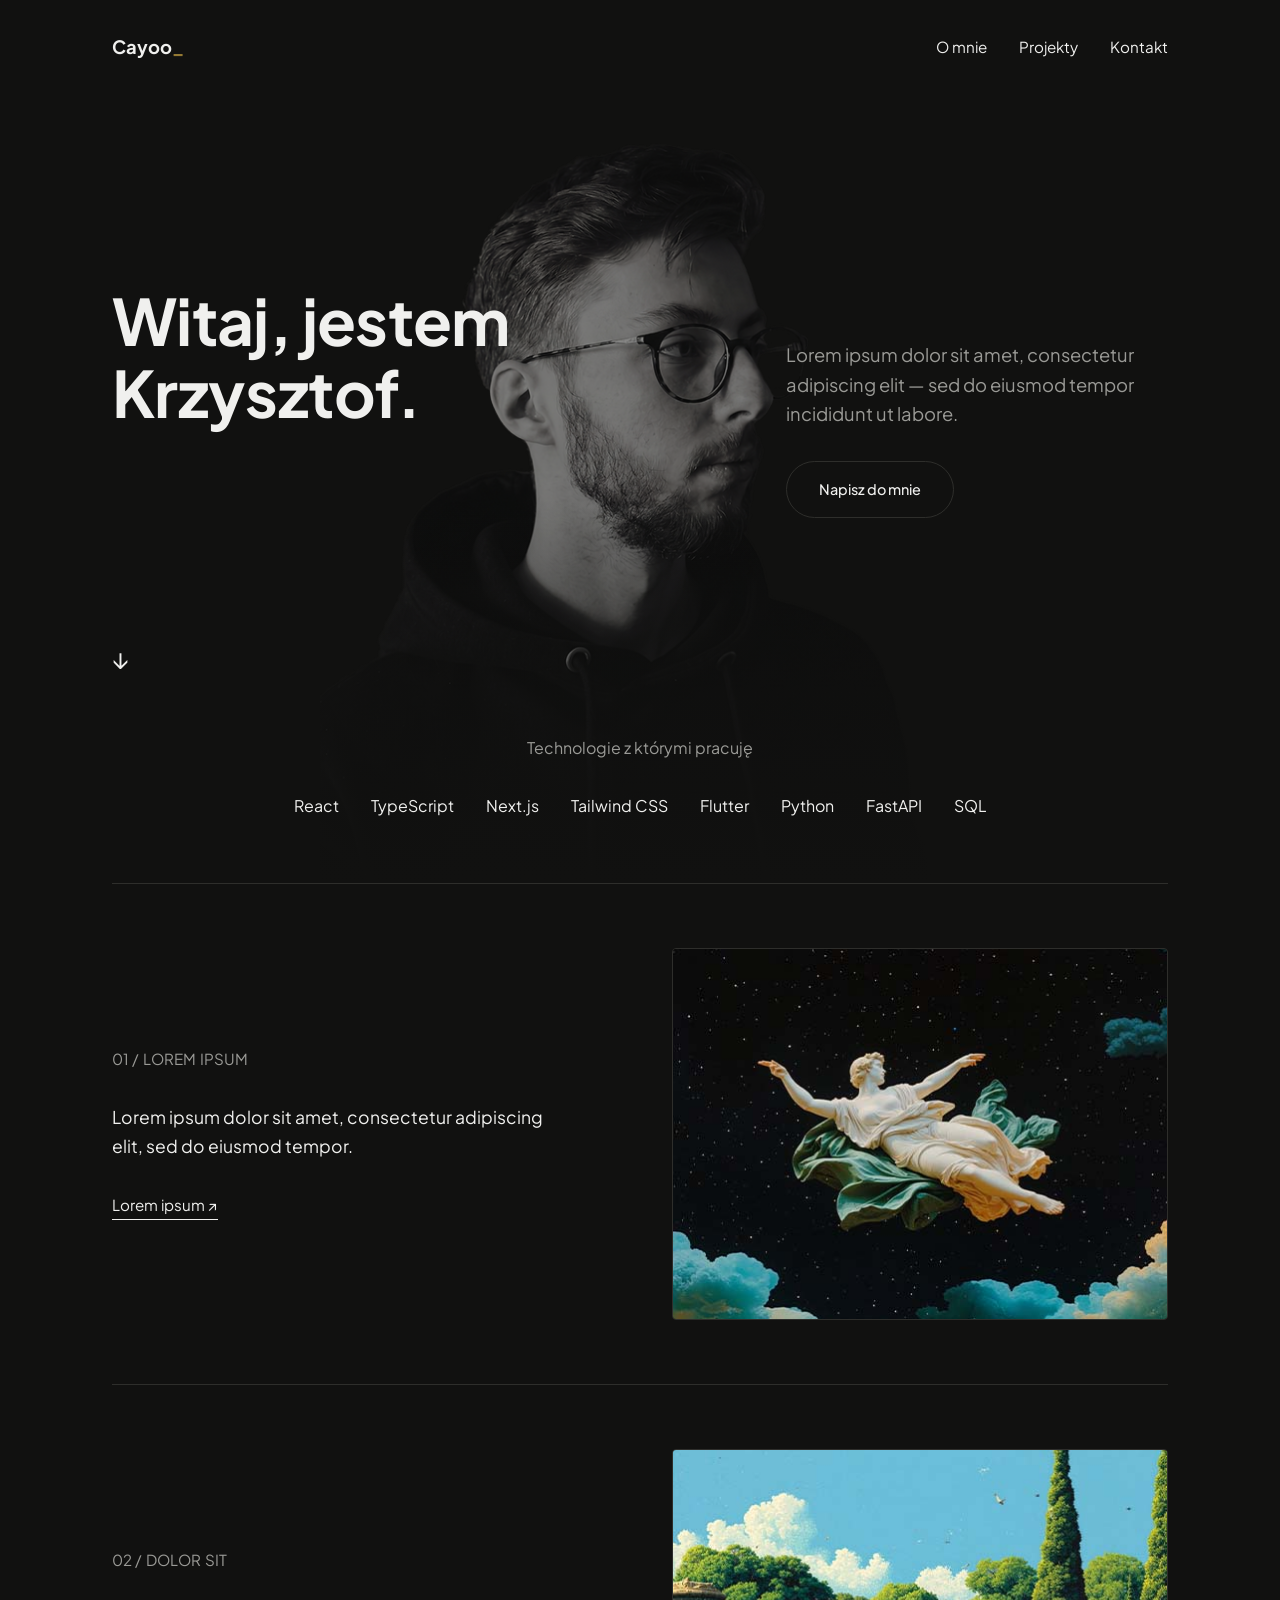
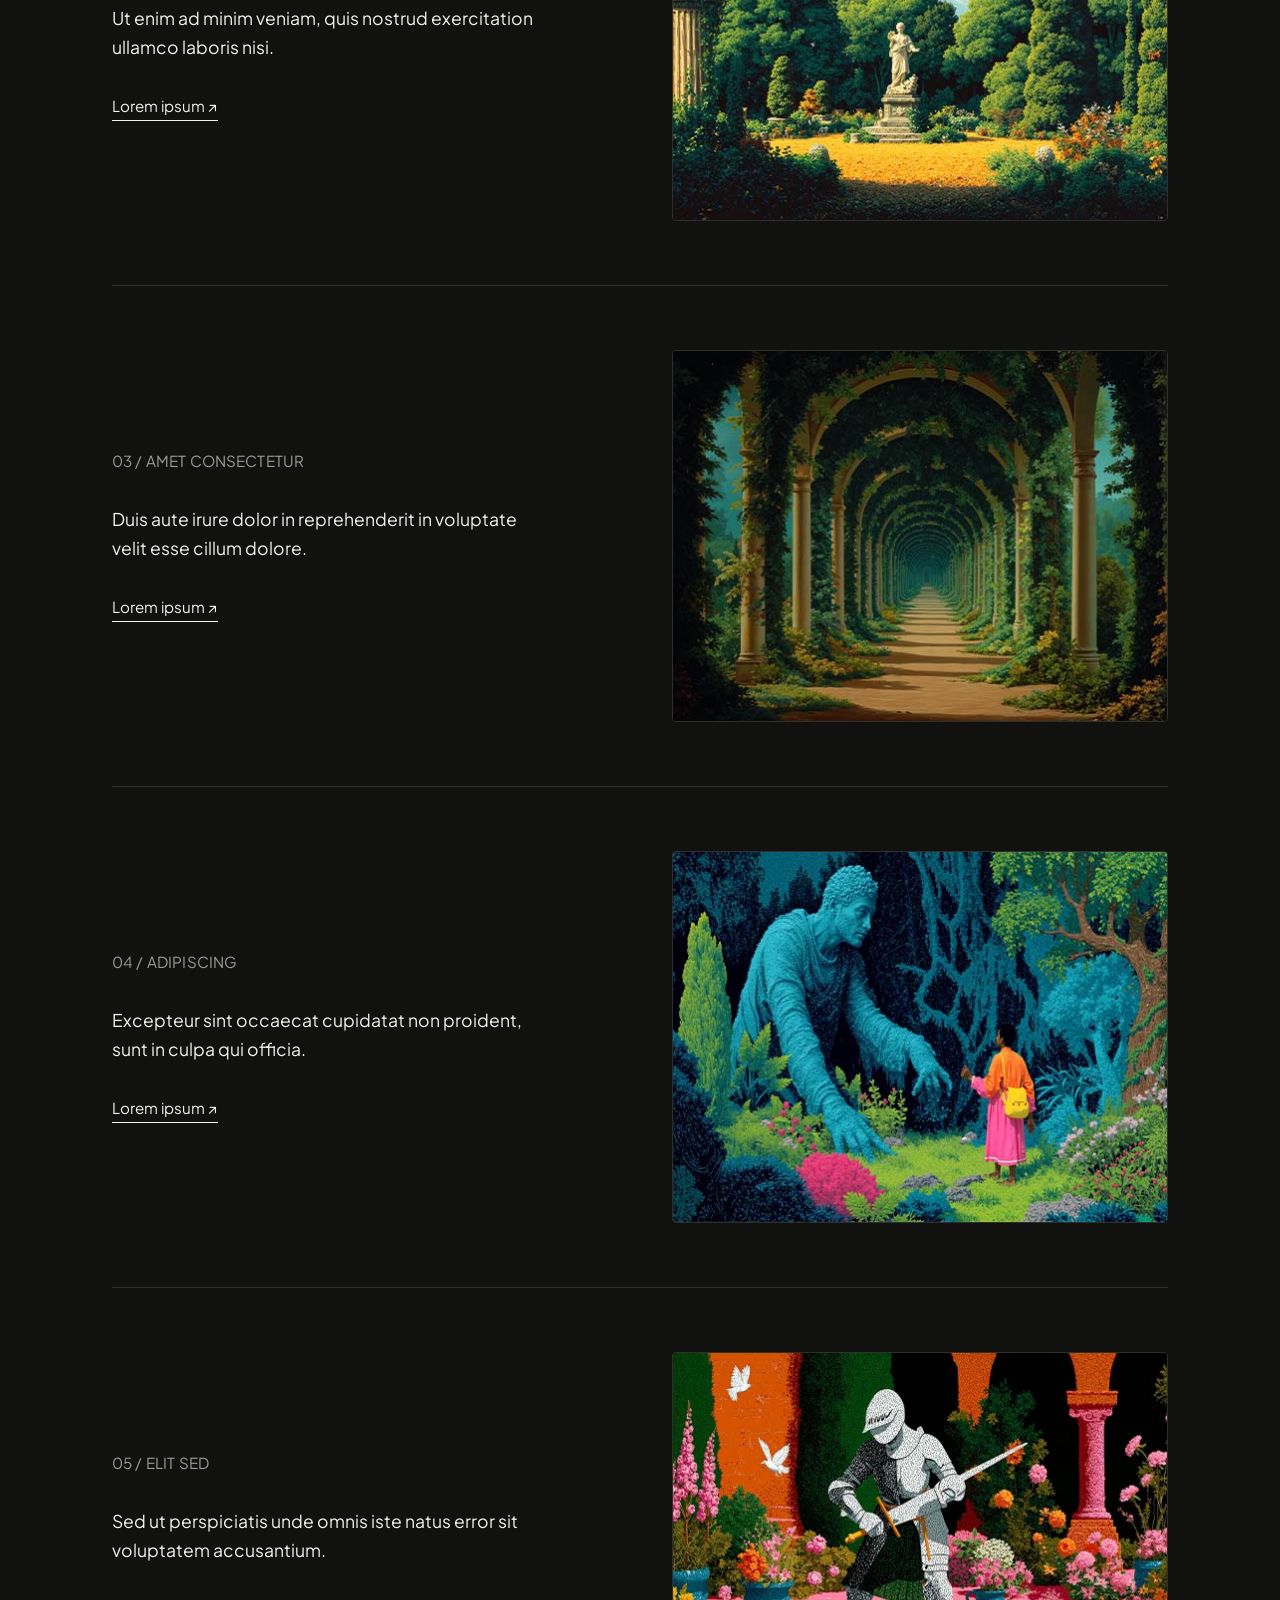
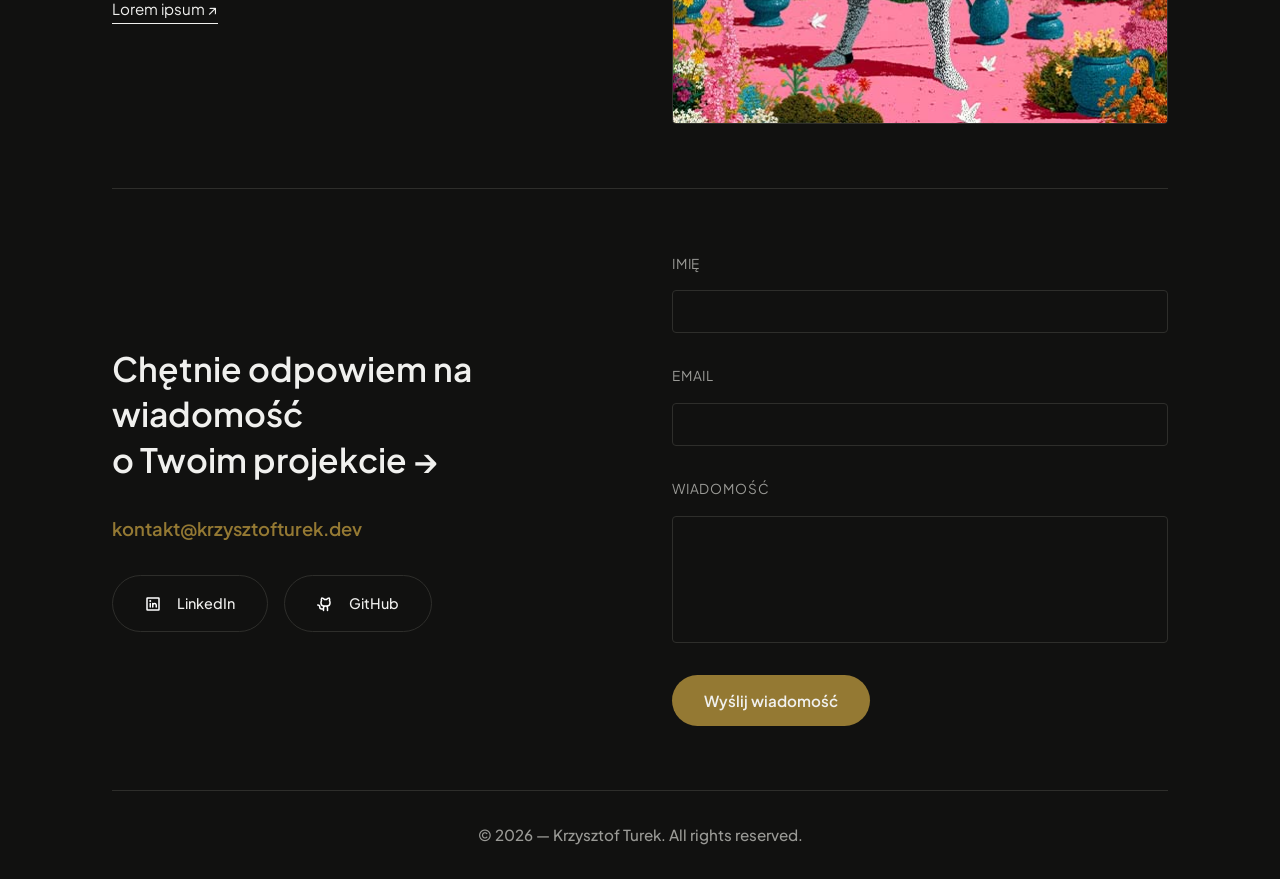
==== index.html @ 5d62e231 "Add validation to contact form with error handling and styling improvements" ====
<!doctype html>
<html lang="pl">

<head>
  <meta charset="UTF-8" />
  <meta name="viewport" content="width=device-width, initial-scale=1.0" />
  <title>Krzysztof Turek — Frontend Developer</title>
  <link rel="preconnect" href="https://fonts.googleapis.com">
  <link rel="preconnect" href="https://fonts.gstatic.com" crossorigin>
  <link href="https://fonts.googleapis.com/css2?family=Plus+Jakarta+Sans:wght@400;500;600;700&display=swap"
    rel="stylesheet">
  <link rel="stylesheet" href="style.css" />
</head>

<body>

  <header class="nav">
    <a href="#top" class="logo">Cayoo<span class="logo-dot">_</span></a>
    <nav class="nav-links">
      <a href="#" class="nav-about">O mnie</a>
      <a href="#projekty">Projekty</a>
      <a href="#kontakt">Kontakt</a>
    </nav>
  </header>

  <main id="top">

    <div class="intro">
      <div class="intro-bg" aria-hidden="true">
        <img src="assets/images/face_img_bg.png" alt="">
      </div>

      <!-- HERO -->
      <section class="hero">
        <h1>Witaj, jestem<br>Krzysztof.</h1>
        <p class="hero-desc">Lorem ipsum dolor sit amet, consectetur adipiscing elit — sed do eiusmod tempor incididunt
          ut labore.</p>
        <a href="#kontakt" class="btn-hero">Napisz do mnie</a>
      </section>

      <a href="#projekty" class="arrow-down" aria-label="Przejdź do projektów">↓</a>

      <!-- ABOUT / SKILLS -->
      <section class="about" id="o-mnie">
        <p class="about-heading">Technologie z którymi pracuję</p>
        <ul class="about-tech">
          <li>React</li>
          <li>TypeScript</li>
          <li>Next.js</li>
          <li>Tailwind CSS</li>
          <li>Flutter</li>
          <li>Python</li>
          <li>FastAPI</li>
          <li>SQL</li>
        </ul>
      </section>
    </div>

    <!-- PROJECTS -->
    <section class="projects" id="projekty">
      <hr>

      <article class="project-row">
        <div class="project-text">
          <p class="project-label">01 / LOREM IPSUM</p>
          <p class="project-desc">Lorem ipsum dolor sit amet, consectetur adipiscing elit, sed do eiusmod tempor.</p>
          <a href="#" class="project-link">Lorem ipsum ↗</a>
        </div>
        <div class="project-image">
          <img src="assets/images/bg_image (1).jpg" alt="Lorem ipsum">
        </div>
      </article>

      <hr>

      <article class="project-row">
        <div class="project-text">
          <p class="project-label">02 / DOLOR SIT</p>
          <p class="project-desc">Ut enim ad minim veniam, quis nostrud exercitation ullamco laboris nisi.</p>
          <a href="#" class="project-link">Lorem ipsum ↗</a>
        </div>
        <div class="project-image">
          <img src="assets/images/bg_image (2).jpg" alt="Dolor sit">
        </div>
      </article>

      <hr>

      <article class="project-row">
        <div class="project-text">
          <p class="project-label">03 / AMET CONSECTETUR</p>
          <p class="project-desc">Duis aute irure dolor in reprehenderit in voluptate velit esse cillum dolore.</p>
          <a href="#" class="project-link">Lorem ipsum ↗</a>
        </div>
        <div class="project-image">
          <img src="assets/images/bg_image (3).jpg" alt="Amet consectetur">
        </div>
      </article>

      <hr>

      <article class="project-row">
        <div class="project-text">
          <p class="project-label">04 / ADIPISCING</p>
          <p class="project-desc">Excepteur sint occaecat cupidatat non proident, sunt in culpa qui officia.</p>
          <a href="#" class="project-link">Lorem ipsum ↗</a>
        </div>
        <div class="project-image">
          <img src="assets/images/bg_image (4).jpg" alt="Adipiscing">
        </div>
      </article>

      <hr>

      <article class="project-row">
        <div class="project-text">
          <p class="project-label">05 / ELIT SED</p>
          <p class="project-desc">Sed ut perspiciatis unde omnis iste natus error sit voluptatem accusantium.</p>
          <a href="#" class="project-link">Lorem ipsum ↗</a>
        </div>
        <div class="project-image">
          <img src="assets/images/bg_image (5).jpg" alt="Elit sed">
        </div>
      </article>

      <hr>
      
    </section>

    <!-- CONTACT -->
    <section class="contact" id="kontakt">
      <div class="contact-intro">
        <p class="contact-prompt">Chętnie odpowiem na wiadomość<br>o Twoim projekcie →</p>
        <a href="mailto:kontakt@krzysztofturek.dev" class="contact-email">kontakt@krzysztofturek.dev</a>

        <div class="contact-socials">
          <a href="https://www.linkedin.com/in/krzysztof-turek-it/" target="_blank" rel="noopener" class="social-btn">
            <img src="assets/icons/linkedin-logo-bold.svg" alt="" width="16" height="16" aria-hidden="true">
            LinkedIn
          </a>
          <a href="https://github.com/Cay00/" target="_blank" rel="noopener" class="social-btn">
            <img src="assets/icons/github-logo-bold.svg" alt="" width="16" height="16" aria-hidden="true">
            GitHub
          </a>
        </div>
      </div>

      <form class="contact-form" action="#" method="post" novalidate>
        <div class="form-fields">
          <div class="form-field">
            <label for="name">Imię</label>
            <input type="text" id="name" name="name" autocomplete="name" required aria-describedby="name-error">
            <p class="form-error" id="name-error" role="alert" hidden>
              <img src="assets/icons/info-bold.svg" alt="" width="16" height="16" aria-hidden="true">
              <span class="form-error-text"></span>
            </p>
          </div>
          <div class="form-field">
            <label for="email">Email</label>
            <input type="email" id="email" name="email" autocomplete="email" required aria-describedby="email-error">
            <p class="form-error" id="email-error" role="alert" hidden>
              <img src="assets/icons/info-bold.svg" alt="" width="16" height="16" aria-hidden="true">
              <span class="form-error-text"></span>
            </p>
          </div>
          <div class="form-field">
            <label for="message">Wiadomość</label>
            <textarea id="message" name="message" rows="5" required aria-describedby="message-error"></textarea>
            <p class="form-error" id="message-error" role="alert" hidden>
              <img src="assets/icons/info-bold.svg" alt="" width="16" height="16" aria-hidden="true">
              <span class="form-error-text"></span>
            </p>
          </div>
        </div>
        <button type="submit" class="btn-submit">Wyślij wiadomość</button>
      </form>
    </section>

  </main>

  <footer class="footer">
    <span class="byline">© 2026 — Krzysztof Turek. All rights reserved.</span>
  </footer>

  <script src="script.js"></script>
</body>

</html>
---- style.css ----
/* ---------- tokens ---------- */
:root{
  /* DARK MODE */
  --bg: #111110;
  --surface: #1c1c1a;
  --border: #2e2e2b;
  --text: #f0f0ee;
  --muted: #9a9a96;
  --accent: #947933;
  /*
  LIGHT MODE
  --bg: #f3f3f1;
  --surface: #e7e7e4;
  --border: #dcdcd8;
  --text: #161616;
  --muted: #6f6f6c;
  --accent: #3548d4;
  */

  --font: "Plus Jakarta Sans", sans-serif;
  --max-w: 1120px;
}

*{ box-sizing: border-box; }

html{
  scroll-padding-top: 64px; /* sticky header height */
  scroll-behavior: smooth;
}

body{
  margin: 0;
  background: var(--bg);
  color: var(--text);
  font-family: var(--font);
  font-size: 16px;
  line-height: 1.6;
  -webkit-font-smoothing: antialiased;
}

a{ color: inherit; text-decoration: none; }

::selection{
  background: var(--accent);
  color: var(--bg);
}

/* ---------- shared width ---------- */
.nav, .hero, .byline-row, .projects, .about, .contact, .footer, hr.full{
  max-width: var(--max-w);
  margin-left: auto;
  margin-right: auto;
  padding-left: 32px;
  padding-right: 32px;
}

/* ---------- nav ---------- */
.nav{
  display: flex;
  justify-content: space-between;
  align-items: center;
  padding-top: 32px;
  padding-bottom: 32px;
  position: sticky;
  top: 0;
  z-index: 100;
  background: var(--bg);
}
.logo{ font-weight: 700; font-size: 1.15rem; }
.logo-dot{ color: var(--accent); }
.nav-links{ display: flex; gap: 32px; }

/* ---------- hero ---------- */
.hero{
  display: grid;
  grid-template-columns: 1.1fr 0.9fr;
  grid-template-rows: auto auto;
  column-gap: 64px;
  row-gap: 32px;
  align-items: end;
  padding-top: 192px;
  padding-bottom: 128px;
}
h1{
  font-size: clamp(2.6rem, 6vw, 4rem);
  font-weight: 700;
  line-height: 1.12;
  margin: 0;
  letter-spacing: -0.01em;
  grid-column: 1;
  grid-row: 1;
}
.hero-desc{
  font-size: 1.15rem;
  color: var(--muted);
  margin: 0;
  max-width: 38ch;
  padding-left: 64px;
  grid-column: 2;
  grid-row: 1;
}
.btn-hero{
  grid-column: 2;
  grid-row: 2;
  justify-self: start;
  margin-left: 64px;
}

.arrow-down{
  display: inline-flex;
  align-self: flex-start;
  width: fit-content;
  margin-left: max(32px, calc(50% - var(--max-w) / 2 + 32px));
  margin-bottom: 32px;
  padding: 0;
  font-size: 1.6rem;
  line-height: 1;
  color: inherit;
  transition: opacity 0.2s ease;
}
.arrow-down:hover,
.arrow-down:focus-visible{ opacity: 0.6; }

.byline-row{
  display: flex;
  justify-content: space-between;
  align-items: center;
  padding-bottom: 64px;
}
.byline{ color: var(--muted); font-size: 0.95rem; font-weight: 500; }

/* ---------- projects ---------- */
.project-row{
  display: grid;
  grid-template-columns: 1fr 1fr;
  gap: 64px;
  align-items: center;
  padding: 64px 0;
}
.project-label{
  font-size: 0.95rem;
  color: var(--muted);
  margin: 0 0 32px;
  letter-spacing: 0.01em;
}
.project-desc{
  font-size: 1.1rem;
  margin: 0 0 32px;
  max-width: 34ch;
}
.nav-links a,
.project-link{
  display: inline-block;
  font-size: 0.95rem;
  transition: opacity 0.2s ease;
}
.project-link{
  border-bottom: 1px solid var(--text);
  padding-bottom: 2px;
}
.nav-links a:hover, .nav-links a:focus-visible,
.project-link:hover, .project-link:focus-visible{ opacity: 0.6; }
.project-image{
  aspect-ratio: 4 / 3;
  border-radius: 4px;
  background: var(--surface);
  border: 1px solid var(--border);
  overflow: hidden;
}
.project-image img{
  width: 100%;
  height: 100%;
  object-fit: cover;
  display: block;
  transition: transform 0.4s ease;
}
.project-image:hover img{
  transform: scale(1.05);
}

hr{
  border: none;
  border-top: 1px solid var(--border);
  margin: 0;
}
/* padding on hr doesn't inset border — draw the line in the content box */
hr.full{
  margin: 32px auto;
  border-top: none;
  height: 1px;
  background: var(--border);
  background-clip: content-box;
}

/* ---------- about ---------- */
.about{
  padding-top: 32px;
  padding-bottom: 64px;
  text-align: center;
}
.about-heading{
  margin: 0 0 32px;
  font-size: 1rem;
  color: var(--muted);
}
.about-tech{
  display: flex;
  flex-wrap: wrap;
  justify-content: center;
  gap: 32px;
  list-style: none;
  margin: 0;
  padding: 0;
  font-size: 1rem;
}

/* ---------- hero ---------- */
.intro{
  position: relative;
  margin-top: -128px;
  padding-top: 128px;
}
.intro-bg{
  position: absolute;
  inset: 0;
  z-index: 0;
  overflow: hidden;
  pointer-events: none;
}
.intro-bg img{
  position: absolute;
  top: 64px;
  left: 50%;
  transform: translateX(-50%);
  height: calc(100% - 64px);
  width: auto;
  max-width: none;
  display: block;
  opacity: 0.5;
}
.intro-bg::before{
  content: "";
  position: absolute;
  inset: 0;
}
.intro-bg::after{
  content: "";
  position: absolute;
  left: 0;
  right: 0;
  bottom: 0;
  height: 384px;
  background: linear-gradient(to bottom, transparent, var(--bg));
}
.intro > :not(.intro-bg){
  position: relative;
  z-index: 1;
}

/* ---------- contact ---------- */
.contact{
  display: grid;
  grid-template-columns: 1fr 1fr;
  gap: 64px;
  align-items: center;
  padding-top: 64px;
  padding-bottom: 64px;
}
.contact-intro{ align-self: center; }
.contact-prompt{
  font-size: clamp(1.5rem, 3.4vw, 2.1rem);
  font-weight: 600;
  margin: 0 0 32px;
  line-height: 1.35;
}
.contact-email{
  display: inline-block;
  font-size: 1.15rem;
  font-weight: 600;
  color: var(--accent);
}

.contact-socials{
  display: flex;
  gap: 16px;
  margin-top: 32px;
}
.btn-hero,
.social-btn{
  display: inline-flex;
  align-items: center;
  gap: 16px;
  padding: 16px 32px;
  border: 1px solid var(--border);
  border-radius: 999px;
  font-size: 0.9rem;
  font-weight: 500;
  transition: border-color 0.2s ease, background 0.2s ease;
}
.social-btn img{
  width: 16px;
  height: 16px;
  filter: invert(1);
}
.btn-hero:hover, .btn-hero:focus-visible,
.social-btn:hover, .social-btn:focus-visible{
  border-color: var(--accent);
  background: var(--surface);
}

.contact-form{
  display: flex;
  flex-direction: column;
  gap: 32px;
}
.form-fields{
  display: flex;
  flex-direction: column;
  gap: 32px;
}
.form-field{
  display: flex;
  flex-direction: column;
  gap: 16px;
}
.form-field label{
  font-size: 0.85rem;
  color: var(--muted);
  text-transform: uppercase;
  letter-spacing: 0.06em;
}
.form-field input,
.form-field textarea{
  font-family: var(--font);
  font-size: 1rem;
  color: var(--text);
  background: transparent;
  border: 1px solid var(--border);
  border-radius: 4px;
  padding: 10px 12px;
  resize: none;
  transition: border-color 0.2s ease;
}
.form-field input:focus,
.form-field textarea:focus{
  outline: none;
  border-color: var(--accent);
}
.form-field input::placeholder,
.form-field textarea::placeholder{ color: var(--muted); }

.form-field.is-invalid input,
.form-field.is-invalid textarea{
  border-color: var(--accent);
}
.form-error{
  display: none;
  align-items: flex-start;
  gap: 8px;
  margin: 0;
  font-size: 0.85rem;
  font-weight: 500;
  color: var(--accent);
  line-height: 1.4;
}
.form-field.is-invalid .form-error{
  display: flex;
}
.form-error img{
  flex-shrink: 0;
  width: 16px;
  height: 16px;
  margin-top: 1px;
}

.btn-submit{
  align-self: flex-start;
  padding: 16px 32px;
  background: var(--accent);
  color: var(--text);
  font-family: var(--font);
  font-size: 0.95rem;
  font-weight: 600;
  border: none;
  border-radius: 999px;
  cursor: pointer;
  transition: opacity 0.2s ease;
}
.btn-submit:hover, .btn-submit:focus-visible{ opacity: 0.85; }

/* ---------- footer ---------- */
.footer{
  padding-top: 32px;
  padding-bottom: 32px;
  position: relative;
  text-align: center;
}
.footer::before{
  content: "";
  position: absolute;
  top: 0;
  left: 32px;
  right: 32px;
  border-top: 1px solid var(--border);
}

/* ---------- responsive ---------- */
@media (max-width: 720px){
  .nav-links .nav-about{ display: none; }

  .intro{ margin-top: -96px; padding-top: 96px; }

  .hero, .project-row, .contact{ grid-template-columns: 1fr; align-items: start; }
  .hero{
    row-gap: 32px;
    padding-top: 96px;
    padding-bottom: 32px;
  }
  .hero h1, .hero-desc{
    grid-column: 1;
    grid-row: auto;
    padding-left: 0;
  }
  .btn-hero{
    grid-column: 1;
    grid-row: auto;
    margin-left: 0;
    width: max-content;
    max-width: 100%;
    justify-content: center;
    text-align: center;
  }
  .intro-bg img{ opacity: 0.15; }

  .about{ padding-top: 32px; padding-bottom: 32px; }
  .about-tech{ gap: 16px 32px; }

  .project-row{
    gap: 32px;
    padding-top: 32px;
    padding-bottom: 32px;
  }
  .project-image{ order: -1; }

  .contact{
    gap: 32px;
    padding-top: 32px;
    padding-bottom: 32px;
  }
  .form-fields{ gap: 16px; }
  .form-field{ gap: 16px; }

  .footer .byline{ font-size: 0.78rem; }
}

/* ---------- accessibility ---------- */
a:focus-visible{ outline: 2px solid var(--accent); outline-offset: 2px; }
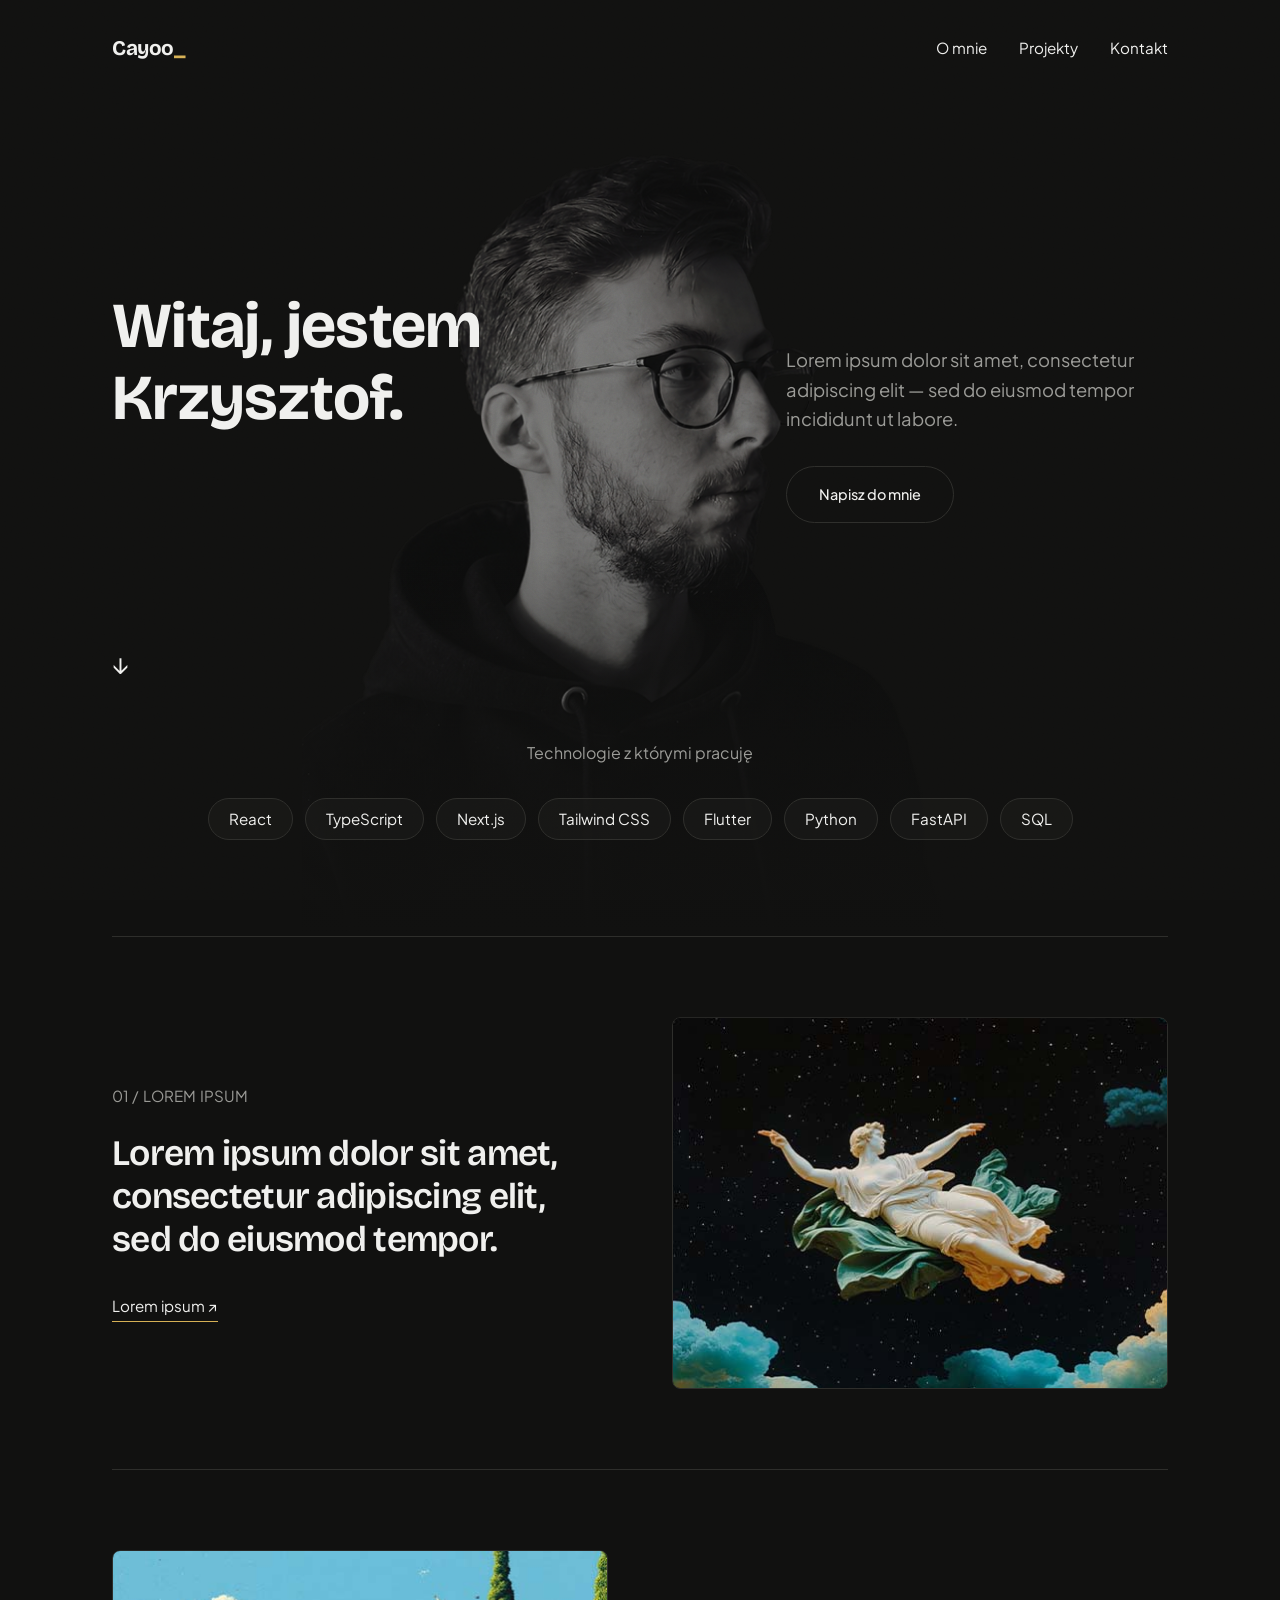
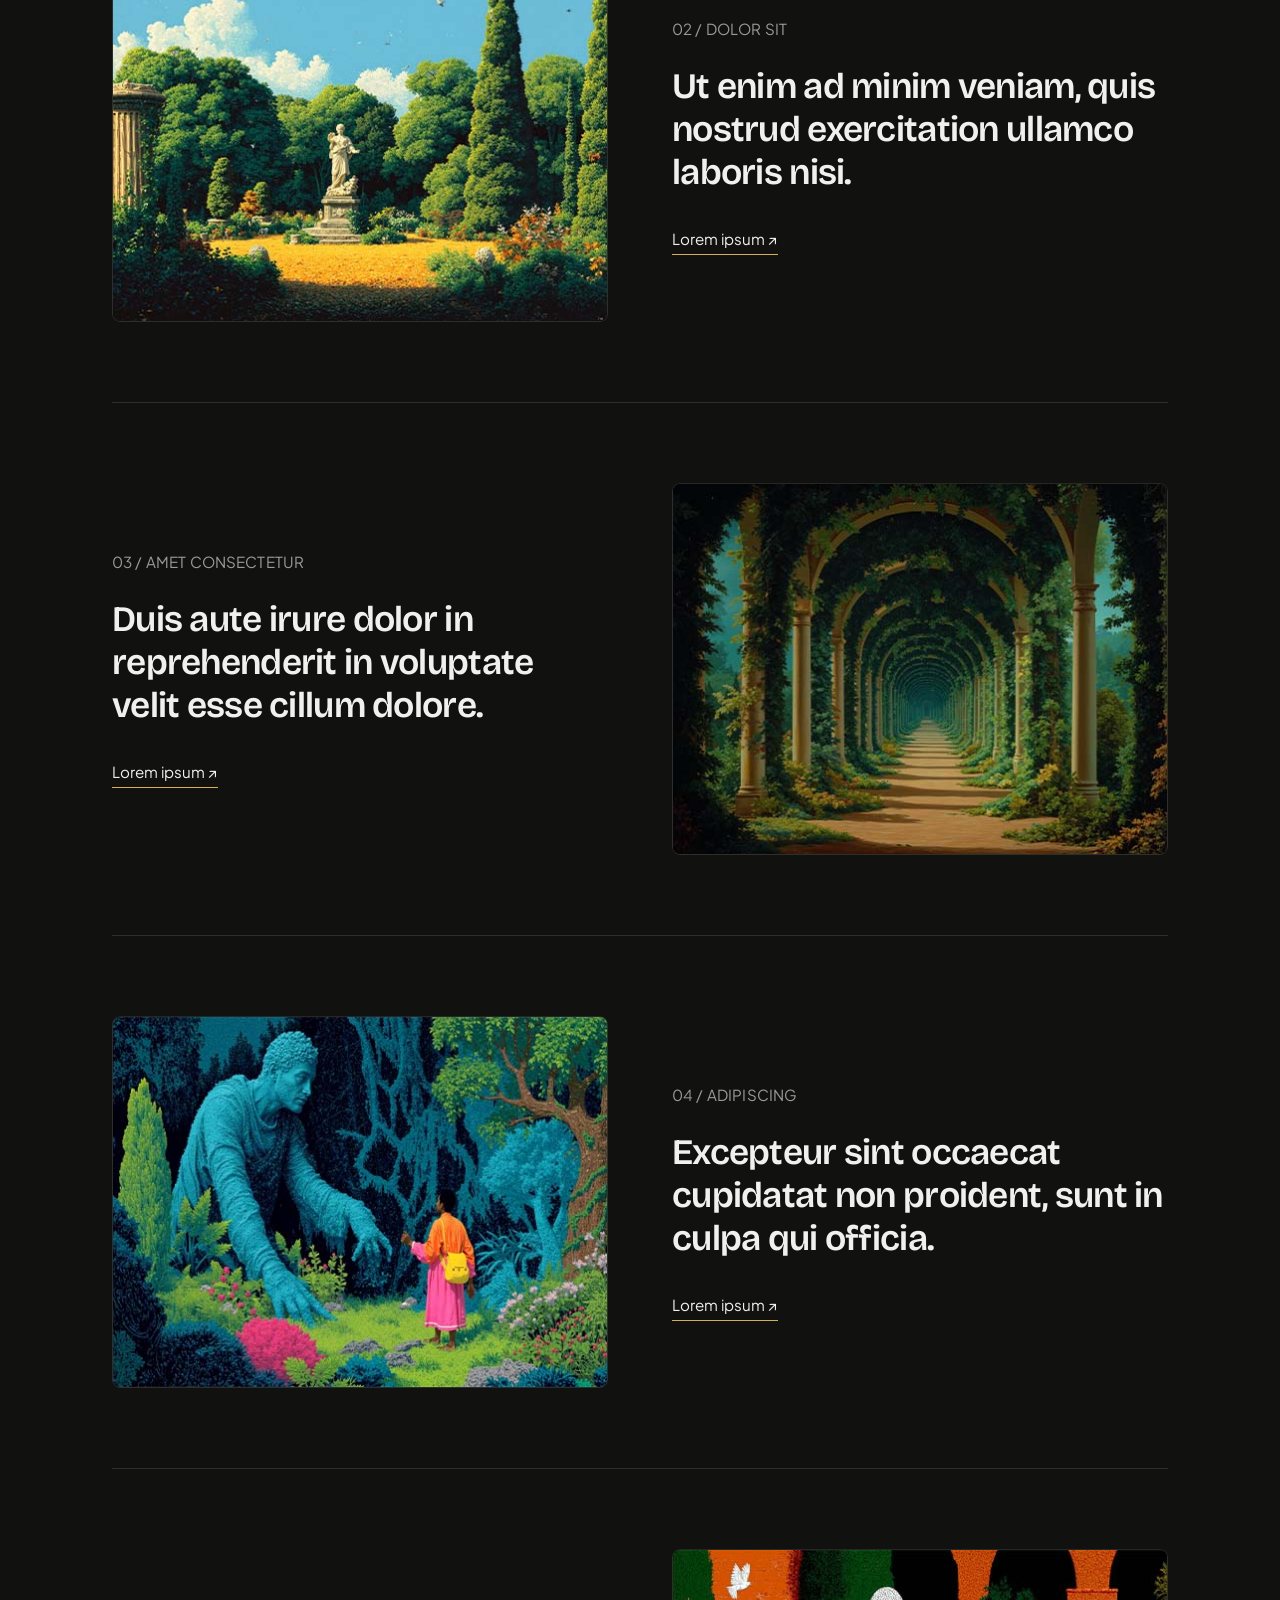
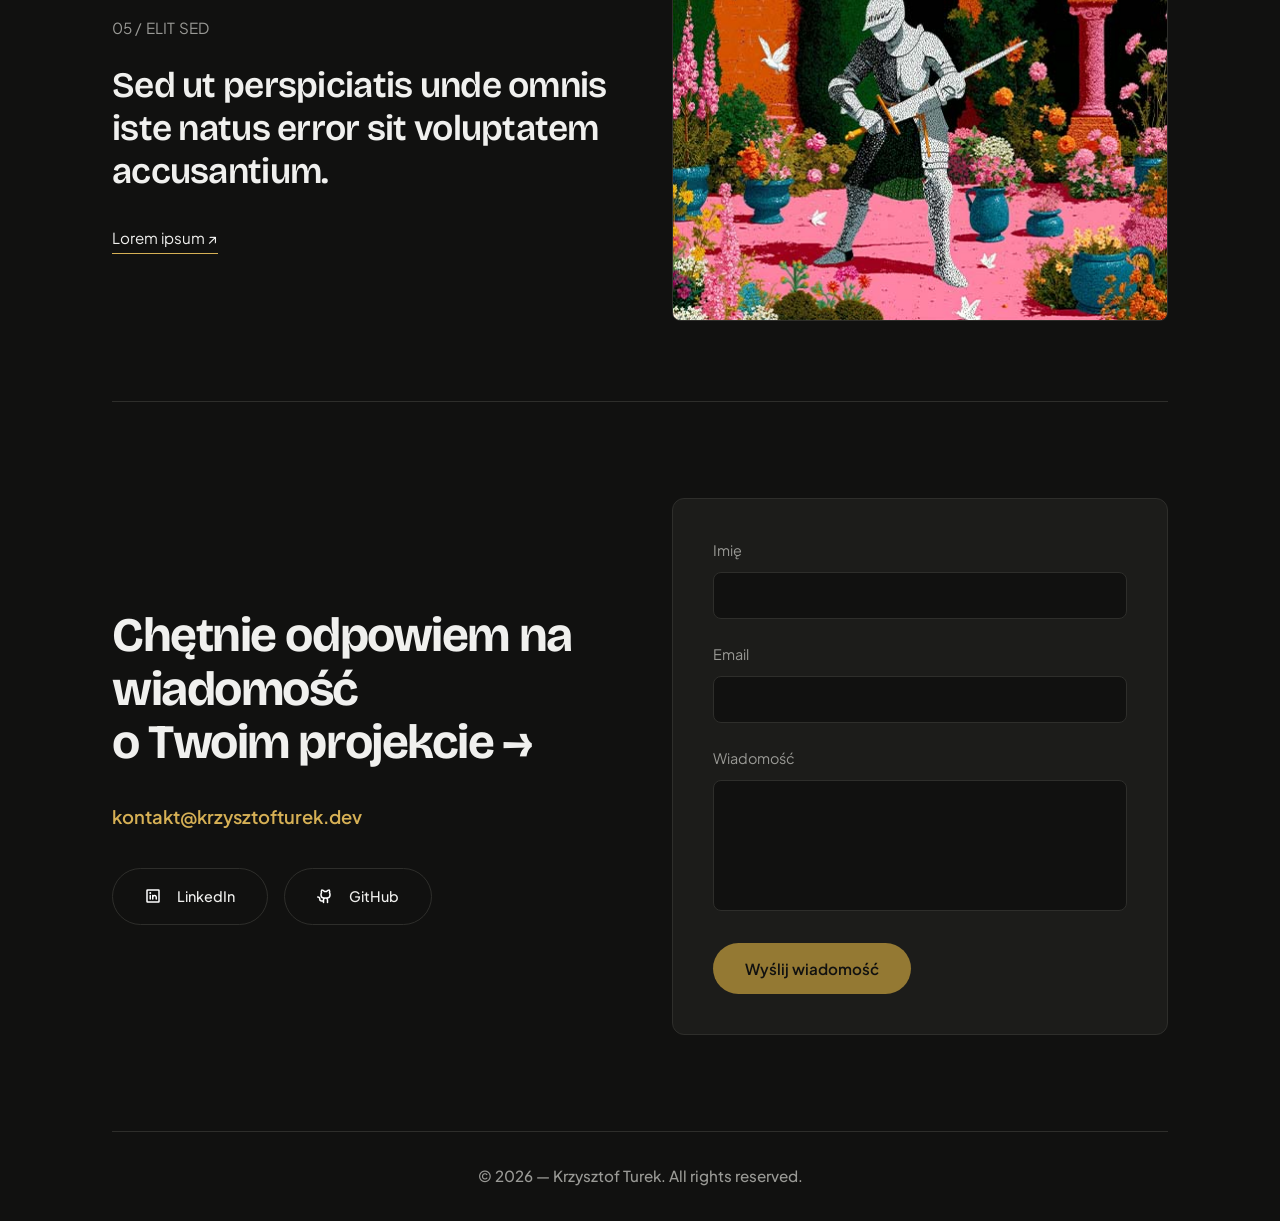
==== commit 150fc82a: "Add project pages and associated styles and scripts - Create project.css for styling project pages w" ====
--- a/index.html
+++ b/index.html
@@ -4,11 +4,35 @@
 <head>
   <meta charset="UTF-8" />
   <meta name="viewport" content="width=device-width, initial-scale=1.0" />
-  <title>Krzysztof Turek — Frontend Developer</title>
+
+  <title>Krzysztof Turek | Front-End Developer</title>
+
+  <meta name="description" content="Portfolio Krzysztof Turek — Front-End Developer. Tworzę nowoczesne strony internetowe i aplikacje webowe wykorzystując HTML, CSS, JavaScript, React oraz TypeScript." />
+  <meta name="author" content="Krzysztof Turek" />
+  <meta name="robots" content="index, follow" />
+  <link rel="canonical" href="https://krzysztofturek.dev/" />
+
+  <!-- Open Graph (Facebook, LinkedIn, Discord itp.) -->
+  <meta property="og:title" content="Krzysztof Turek | Front-End Developer" />
+  <meta property="og:description" content="Portfolio Krzysztof Turek — projekty webowe, aplikacje i doświadczenie w Front-End Development." />
+  <meta property="og:type" content="website" />
+  <meta property="og:url" content="https://krzysztofturek.dev/" />
+  <meta property="og:image" content="https://krzysztofturek.dev/assets/og-image.png" />
+
+  <!-- Twitter/X -->
+  <!-- <meta name="twitter:card" content="summary_large_image" />
+  <meta name="twitter:title" content="Krzysztof Turek | Front-End Developer" />
+  <meta name="twitter:description" content="Portfolio Krzysztof Turek — Front-End Developer." />
+  <meta name="twitter:image" content="https://krzysztofturek.dev/assets/og-image.png" /> -->
+
+  <!-- Favicon -->
+  <link rel="icon" type="image/svg+xml" href="/assets/favicon.svg" />
+
+  <!-- Fonts -->
   <link rel="preconnect" href="https://fonts.googleapis.com">
   <link rel="preconnect" href="https://fonts.gstatic.com" crossorigin>
-  <link href="https://fonts.googleapis.com/css2?family=Plus+Jakarta+Sans:wght@400;500;600;700&display=swap"
-    rel="stylesheet">
+  <link href="https://fonts.googleapis.com/css2?family=Bricolage+Grotesque:opsz,wght@12..96,500..800&family=Plus+Jakarta+Sans:wght@400;500;600;700&display=swap" rel="stylesheet">
+
   <link rel="stylesheet" href="style.css" />
 </head>
 
@@ -17,7 +41,7 @@
   <header class="nav">
     <a href="#top" class="logo">Cayoo<span class="logo-dot">_</span></a>
     <nav class="nav-links">
-      <a href="#" class="nav-about">O mnie</a>
+      <a href="#o-mnie" class="nav-about">O mnie</a>
       <a href="#projekty">Projekty</a>
       <a href="#kontakt">Kontakt</a>
     </nav>
@@ -64,7 +88,7 @@
         <div class="project-text">
           <p class="project-label">01 / LOREM IPSUM</p>
           <p class="project-desc">Lorem ipsum dolor sit amet, consectetur adipiscing elit, sed do eiusmod tempor.</p>
-          <a href="#" class="project-link">Lorem ipsum ↗</a>
+          <a href="projekt-1.html" class="project-link">Lorem ipsum ↗</a>
         </div>
         <div class="project-image">
           <img src="assets/images/bg_image (1).jpg" alt="Lorem ipsum">
@@ -77,7 +101,7 @@
         <div class="project-text">
           <p class="project-label">02 / DOLOR SIT</p>
           <p class="project-desc">Ut enim ad minim veniam, quis nostrud exercitation ullamco laboris nisi.</p>
-          <a href="#" class="project-link">Lorem ipsum ↗</a>
+          <a href="projekt-2.html" class="project-link">Lorem ipsum ↗</a>
         </div>
         <div class="project-image">
           <img src="assets/images/bg_image (2).jpg" alt="Dolor sit">
--- a/style.css
+++ b/style.css
@@ -7,24 +7,18 @@
   --text: #f0f0ee;
   --muted: #9a9a96;
   --accent: #947933;
-  /*
-  LIGHT MODE
-  --bg: #f3f3f1;
-  --surface: #e7e7e4;
-  --border: #dcdcd8;
-  --text: #161616;
-  --muted: #6f6f6c;
-  --accent: #3548d4;
-  */
+  --accent-bright: #d6b055; /* jaśniejszy odcień do glow / hover */
 
   --font: "Plus Jakarta Sans", sans-serif;
+  --font-display: "Bricolage Grotesque", "Plus Jakarta Sans", sans-serif;
   --max-w: 1120px;
+  --ease: cubic-bezier(.2, .8, .2, 1);
 }
 
 *{ box-sizing: border-box; }
 
 html{
-  scroll-padding-top: 64px; /* sticky header height */
+  scroll-padding-top: 88px;
   scroll-behavior: smooth;
 }
 
@@ -38,6 +32,18 @@
   -webkit-font-smoothing: antialiased;
 }
 
+/* delikatne ziarno — zabija "płaskość" tła */
+body::after{
+  content: "";
+  position: fixed;
+  inset: 0;
+  z-index: 200;
+  pointer-events: none;
+  opacity: .07;
+  mix-blend-mode: overlay;
+  background-image: url("data:image/svg+xml;utf8,<svg xmlns='http://www.w3.org/2000/svg' width='160' height='160'><filter id='n'><feTurbulence type='fractalNoise' baseFrequency='.8' numOctaves='2' stitchTiles='stitch'/></filter><rect width='100%' height='100%' filter='url(%23n)'/></svg>");
+}
+
 a{ color: inherit; text-decoration: none; }
 
 ::selection{
@@ -46,7 +52,7 @@
 }
 
 /* ---------- shared width ---------- */
-.nav, .hero, .byline-row, .projects, .about, .contact, .footer, hr.full{
+.hero, .byline-row, .projects, .about, .contact, .footer, hr.full{
   max-width: var(--max-w);
   margin-left: auto;
   margin-right: auto;
@@ -59,18 +65,76 @@
   display: flex;
   justify-content: space-between;
   align-items: center;
-  padding-top: 32px;
-  padding-bottom: 32px;
+  padding: 32px max(32px, calc(50% - var(--max-w) / 2 + 32px));
   position: sticky;
   top: 0;
   z-index: 100;
-  background: var(--bg);
-}
-.logo{ font-weight: 700; font-size: 1.15rem; }
-.logo-dot{ color: var(--accent); }
+  border-bottom: 1px solid transparent;
+  transition: background .3s ease, border-color .3s ease, backdrop-filter .3s ease;
+}
+.nav.is-scrolled{
+  background: color-mix(in srgb, var(--bg) 72%, transparent);
+  -webkit-backdrop-filter: blur(14px);
+  backdrop-filter: blur(14px);
+  border-bottom-color: var(--border);
+}
+.logo{
+  font-family: var(--font-display);
+  font-weight: 700;
+  font-size: 1.3rem;
+  letter-spacing: -0.02em;
+}
+.logo-dot{
+  color: var(--accent-bright);
+  display: inline-block;
+  animation: blink 1.1s steps(1) infinite;
+}
+@keyframes blink{ 50%{ opacity: 0; } }
 .nav-links{ display: flex; gap: 32px; }
 
-/* ---------- hero ---------- */
+/* ---------- intro / hero ---------- */
+.intro{
+  position: relative;
+  margin-top: -128px;
+  padding-top: 128px;
+}
+.intro-bg{
+  position: absolute;
+  inset: 0;
+  z-index: 0;
+  overflow: hidden;
+  pointer-events: none;
+}
+.intro-bg img{
+  position: absolute;
+  top: 64px;
+  left: 50%;
+  transform: translateX(-50%);
+  height: calc(100% - 64px);
+  width: auto;
+  max-width: none;
+  display: block;
+  opacity: 0.5;
+}
+.intro-bg::before{
+  content: "";
+  position: absolute;
+  inset: 0;
+}
+.intro-bg::after{
+  content: "";
+  position: absolute;
+  left: 0;
+  right: 0;
+  bottom: 0;
+  height: 384px;
+  background: linear-gradient(to bottom, transparent, var(--bg));
+}
+.intro > :not(.intro-bg){
+  position: relative;
+  z-index: 1;
+}
+
 .hero{
   display: grid;
   grid-template-columns: 1.1fr 0.9fr;
@@ -82,6 +146,7 @@
   padding-bottom: 128px;
 }
 h1{
+  font-family: var(--font-display);
   font-size: clamp(2.6rem, 6vw, 4rem);
   font-weight: 700;
   line-height: 1.12;
@@ -129,61 +194,126 @@
 }
 .byline{ color: var(--muted); font-size: 0.95rem; font-weight: 500; }
 
+/* ---------- about / tech ---------- */
+.about{
+  padding-top: 32px;
+  padding-bottom: 96px;
+  text-align: center;
+}
+.about-heading{
+  margin: 0 0 32px;
+  font-size: 1rem;
+  color: var(--muted);
+}
+.about-tech{
+  display: flex;
+  flex-wrap: wrap;
+  justify-content: center;
+  gap: 12px;
+  list-style: none;
+  margin: 0;
+  padding: 0;
+  font-size: .95rem;
+}
+.about-tech li{
+  padding: 8px 20px;
+  border: 1px solid var(--border);
+  border-radius: 999px;
+  background: color-mix(in srgb, var(--surface) 60%, transparent);
+  transition: border-color .25s ease, color .25s ease, transform .25s var(--ease);
+}
+.about-tech li:hover{
+  border-color: var(--accent);
+  color: var(--accent-bright);
+  transform: translateY(-3px);
+}
+
 /* ---------- projects ---------- */
 .project-row{
   display: grid;
   grid-template-columns: 1fr 1fr;
   gap: 64px;
   align-items: center;
-  padding: 64px 0;
-}
+  padding: 80px 0;
+  transition: opacity .35s ease;
+}
+/* co drugi projekt odwrócony */
+article.project-row:nth-of-type(even) .project-image{ order: -1; }
+
 .project-label{
   font-size: 0.95rem;
   color: var(--muted);
+  margin: 0 0 24px;
+  letter-spacing: 0.01em;
+}
+.project-desc{
+  font-family: var(--font-display);
+  font-size: clamp(1.5rem, 2.8vw, 2.25rem);
+  font-weight: 600;
+  line-height: 1.2;
+  letter-spacing: -0.02em;
   margin: 0 0 32px;
-  letter-spacing: 0.01em;
-}
-.project-desc{
-  font-size: 1.1rem;
-  margin: 0 0 32px;
-  max-width: 34ch;
+  max-width: 22ch;
 }
 .nav-links a,
 .project-link{
   display: inline-block;
   font-size: 0.95rem;
-  transition: opacity 0.2s ease;
-}
+}
+.nav-links a{ transition: color .2s ease; }
+.nav-links a:hover, .nav-links a:focus-visible{ color: var(--accent-bright); }
+
 .project-link{
-  border-bottom: 1px solid var(--text);
-  padding-bottom: 2px;
-}
-.nav-links a:hover, .nav-links a:focus-visible,
-.project-link:hover, .project-link:focus-visible{ opacity: 0.6; }
+  position: relative;
+  padding-bottom: 4px;
+  background: linear-gradient(var(--accent-bright), var(--accent-bright)) left bottom / 100% 1px no-repeat;
+  transition: background-size .35s var(--ease), color .2s ease;
+}
+.project-link:hover, .project-link:focus-visible{
+  color: var(--accent-bright);
+  background-size: 0% 1px;
+  background-position: right bottom;
+}
+
 .project-image{
   aspect-ratio: 4 / 3;
-  border-radius: 4px;
+  border-radius: 8px;
   background: var(--surface);
   border: 1px solid var(--border);
   overflow: hidden;
+  transition: border-color .3s ease, box-shadow .4s ease;
 }
 .project-image img{
   width: 100%;
   height: 100%;
   object-fit: cover;
   display: block;
-  transition: transform 0.4s ease;
-}
-.project-image:hover img{
-  transform: scale(1.05);
-}
+  transition: transform .6s var(--ease);
+}
+.project-image:hover{
+  border-color: var(--accent);
+  box-shadow: 0 24px 60px -24px color-mix(in srgb, var(--accent) 55%, transparent);
+}
+.project-image:hover img{ transform: scale(1.06); }
+
+/* po najechaniu na projekt reszta przygasa */
+@media (hover: hover){
+  .projects:hover .project-row:not(:hover){ opacity: .38; }
+}
+
+/* odsłonięcie zdjęcia — ukrywa tylko klasa nadana przez skrypt (.will-reveal),
+   więc bez JS / przy błędzie obserwatora zdjęcia zawsze są widoczne */
+.project-image.will-reveal{
+  clip-path: inset(0 0 100% 0 round 8px);
+  transition: clip-path 1.1s var(--ease), border-color .3s ease, box-shadow .4s ease;
+}
+.project-image.will-reveal.is-in{ clip-path: inset(0 0 0 0 round 8px); }
 
 hr{
   border: none;
   border-top: 1px solid var(--border);
   margin: 0;
 }
-/* padding on hr doesn't inset border — draw the line in the content box */
 hr.full{
   margin: 32px auto;
   border-top: none;
@@ -192,93 +322,34 @@
   background-clip: content-box;
 }
 
-/* ---------- about ---------- */
-.about{
-  padding-top: 32px;
-  padding-bottom: 64px;
-  text-align: center;
-}
-.about-heading{
-  margin: 0 0 32px;
-  font-size: 1rem;
-  color: var(--muted);
-}
-.about-tech{
-  display: flex;
-  flex-wrap: wrap;
-  justify-content: center;
-  gap: 32px;
-  list-style: none;
-  margin: 0;
-  padding: 0;
-  font-size: 1rem;
-}
-
-/* ---------- hero ---------- */
-.intro{
-  position: relative;
-  margin-top: -128px;
-  padding-top: 128px;
-}
-.intro-bg{
-  position: absolute;
-  inset: 0;
-  z-index: 0;
-  overflow: hidden;
-  pointer-events: none;
-}
-.intro-bg img{
-  position: absolute;
-  top: 64px;
-  left: 50%;
-  transform: translateX(-50%);
-  height: calc(100% - 64px);
-  width: auto;
-  max-width: none;
-  display: block;
-  opacity: 0.5;
-}
-.intro-bg::before{
-  content: "";
-  position: absolute;
-  inset: 0;
-}
-.intro-bg::after{
-  content: "";
-  position: absolute;
-  left: 0;
-  right: 0;
-  bottom: 0;
-  height: 384px;
-  background: linear-gradient(to bottom, transparent, var(--bg));
-}
-.intro > :not(.intro-bg){
-  position: relative;
-  z-index: 1;
-}
-
 /* ---------- contact ---------- */
 .contact{
   display: grid;
   grid-template-columns: 1fr 1fr;
   gap: 64px;
   align-items: center;
-  padding-top: 64px;
-  padding-bottom: 64px;
+  padding-top: 96px;
+  padding-bottom: 96px;
 }
 .contact-intro{ align-self: center; }
 .contact-prompt{
-  font-size: clamp(1.5rem, 3.4vw, 2.1rem);
-  font-weight: 600;
+  font-family: var(--font-display);
+  font-size: clamp(1.9rem, 4vw, 3rem);
+  font-weight: 700;
+  letter-spacing: -0.03em;
   margin: 0 0 32px;
-  line-height: 1.35;
+  line-height: 1.12;
 }
 .contact-email{
   display: inline-block;
   font-size: 1.15rem;
   font-weight: 600;
-  color: var(--accent);
-}
+  color: var(--accent-bright);
+  padding-bottom: 4px;
+  background: linear-gradient(currentColor, currentColor) left bottom / 0% 1px no-repeat;
+  transition: background-size .4s var(--ease);
+}
+.contact-email:hover, .contact-email:focus-visible{ background-size: 100% 1px; }
 
 .contact-socials{
   display: flex;
@@ -295,7 +366,7 @@
   border-radius: 999px;
   font-size: 0.9rem;
   font-weight: 500;
-  transition: border-color 0.2s ease, background 0.2s ease;
+  transition: border-color 0.2s ease, background 0.2s ease, color .2s ease, transform .25s var(--ease);
 }
 .social-btn img{
   width: 16px;
@@ -312,46 +383,49 @@
   display: flex;
   flex-direction: column;
   gap: 32px;
+  padding: 40px;
+  background: var(--surface);
+  border: 1px solid var(--border);
+  border-radius: 12px;
 }
 .form-fields{
   display: flex;
   flex-direction: column;
-  gap: 32px;
+  gap: 24px;
 }
 .form-field{
   display: flex;
   flex-direction: column;
-  gap: 16px;
+  gap: 10px;
 }
 .form-field label{
-  font-size: 0.85rem;
+  font-size: 0.9rem;
   color: var(--muted);
-  text-transform: uppercase;
-  letter-spacing: 0.06em;
 }
 .form-field input,
 .form-field textarea{
   font-family: var(--font);
   font-size: 1rem;
   color: var(--text);
-  background: transparent;
+  background: var(--bg);
   border: 1px solid var(--border);
-  border-radius: 4px;
-  padding: 10px 12px;
+  border-radius: 8px;
+  padding: 12px 14px;
   resize: none;
-  transition: border-color 0.2s ease;
+  transition: border-color .2s ease, box-shadow .2s ease;
 }
 .form-field input:focus,
 .form-field textarea:focus{
   outline: none;
-  border-color: var(--accent);
+  border-color: var(--accent-bright);
+  box-shadow: 0 0 0 4px color-mix(in srgb, var(--accent) 25%, transparent);
 }
 .form-field input::placeholder,
 .form-field textarea::placeholder{ color: var(--muted); }
 
 .form-field.is-invalid input,
 .form-field.is-invalid textarea{
-  border-color: var(--accent);
+  border-color: var(--accent-bright);
 }
 .form-error{
   display: none;
@@ -360,12 +434,10 @@
   margin: 0;
   font-size: 0.85rem;
   font-weight: 500;
-  color: var(--accent);
+  color: var(--accent-bright);
   line-height: 1.4;
 }
-.form-field.is-invalid .form-error{
-  display: flex;
-}
+.form-field.is-invalid .form-error{ display: flex; }
 .form-error img{
   flex-shrink: 0;
   width: 16px;
@@ -377,16 +449,20 @@
   align-self: flex-start;
   padding: 16px 32px;
   background: var(--accent);
-  color: var(--text);
+  color: var(--bg);
   font-family: var(--font);
   font-size: 0.95rem;
   font-weight: 600;
   border: none;
   border-radius: 999px;
   cursor: pointer;
-  transition: opacity 0.2s ease;
-}
-.btn-submit:hover, .btn-submit:focus-visible{ opacity: 0.85; }
+  transition: background .2s ease, transform .25s var(--ease);
+}
+.btn-submit:hover, .btn-submit:focus-visible{
+  background: var(--accent-bright);
+  transform: translateY(-2px);
+}
+.btn-submit:disabled{ opacity: .6; cursor: progress; transform: none; }
 
 /* ---------- footer ---------- */
 .footer{
@@ -406,6 +482,7 @@
 
 /* ---------- responsive ---------- */
 @media (max-width: 720px){
+  .nav{ padding-top: 24px; padding-bottom: 24px; }
   .nav-links .nav-about{ display: none; }
 
   .intro{ margin-top: -96px; padding-top: 96px; }
@@ -430,28 +507,37 @@
     justify-content: center;
     text-align: center;
   }
-  .intro-bg img{ opacity: 0.15; }
-
-  .about{ padding-top: 32px; padding-bottom: 32px; }
-  .about-tech{ gap: 16px 32px; }
+  .intro-bg img{ opacity: 0.3; }
+
+  .about{ padding-top: 32px; padding-bottom: 48px; }
 
   .project-row{
     gap: 32px;
-    padding-top: 32px;
-    padding-bottom: 32px;
+    padding-top: 40px;
+    padding-bottom: 40px;
   }
-  .project-image{ order: -1; }
+  .project-image,
+  article.project-row:nth-of-type(even) .project-image{ order: -1; }
 
   .contact{
     gap: 32px;
-    padding-top: 32px;
-    padding-bottom: 32px;
+    padding-top: 48px;
+    padding-bottom: 48px;
   }
+  .contact-form{ padding: 24px; }
   .form-fields{ gap: 16px; }
-  .form-field{ gap: 16px; }
 
   .footer .byline{ font-size: 0.78rem; }
 }
 
 /* ---------- accessibility ---------- */
-a:focus-visible{ outline: 2px solid var(--accent); outline-offset: 2px; }+a:focus-visible{ outline: 2px solid var(--accent-bright); outline-offset: 3px; }
+
+@media (prefers-reduced-motion: reduce){
+  html{ scroll-behavior: auto; }
+  *, *::before, *::after{
+    animation: none !important;
+    transition: none !important;
+  }
+  .project-image.will-reveal{ clip-path: none; }
+}
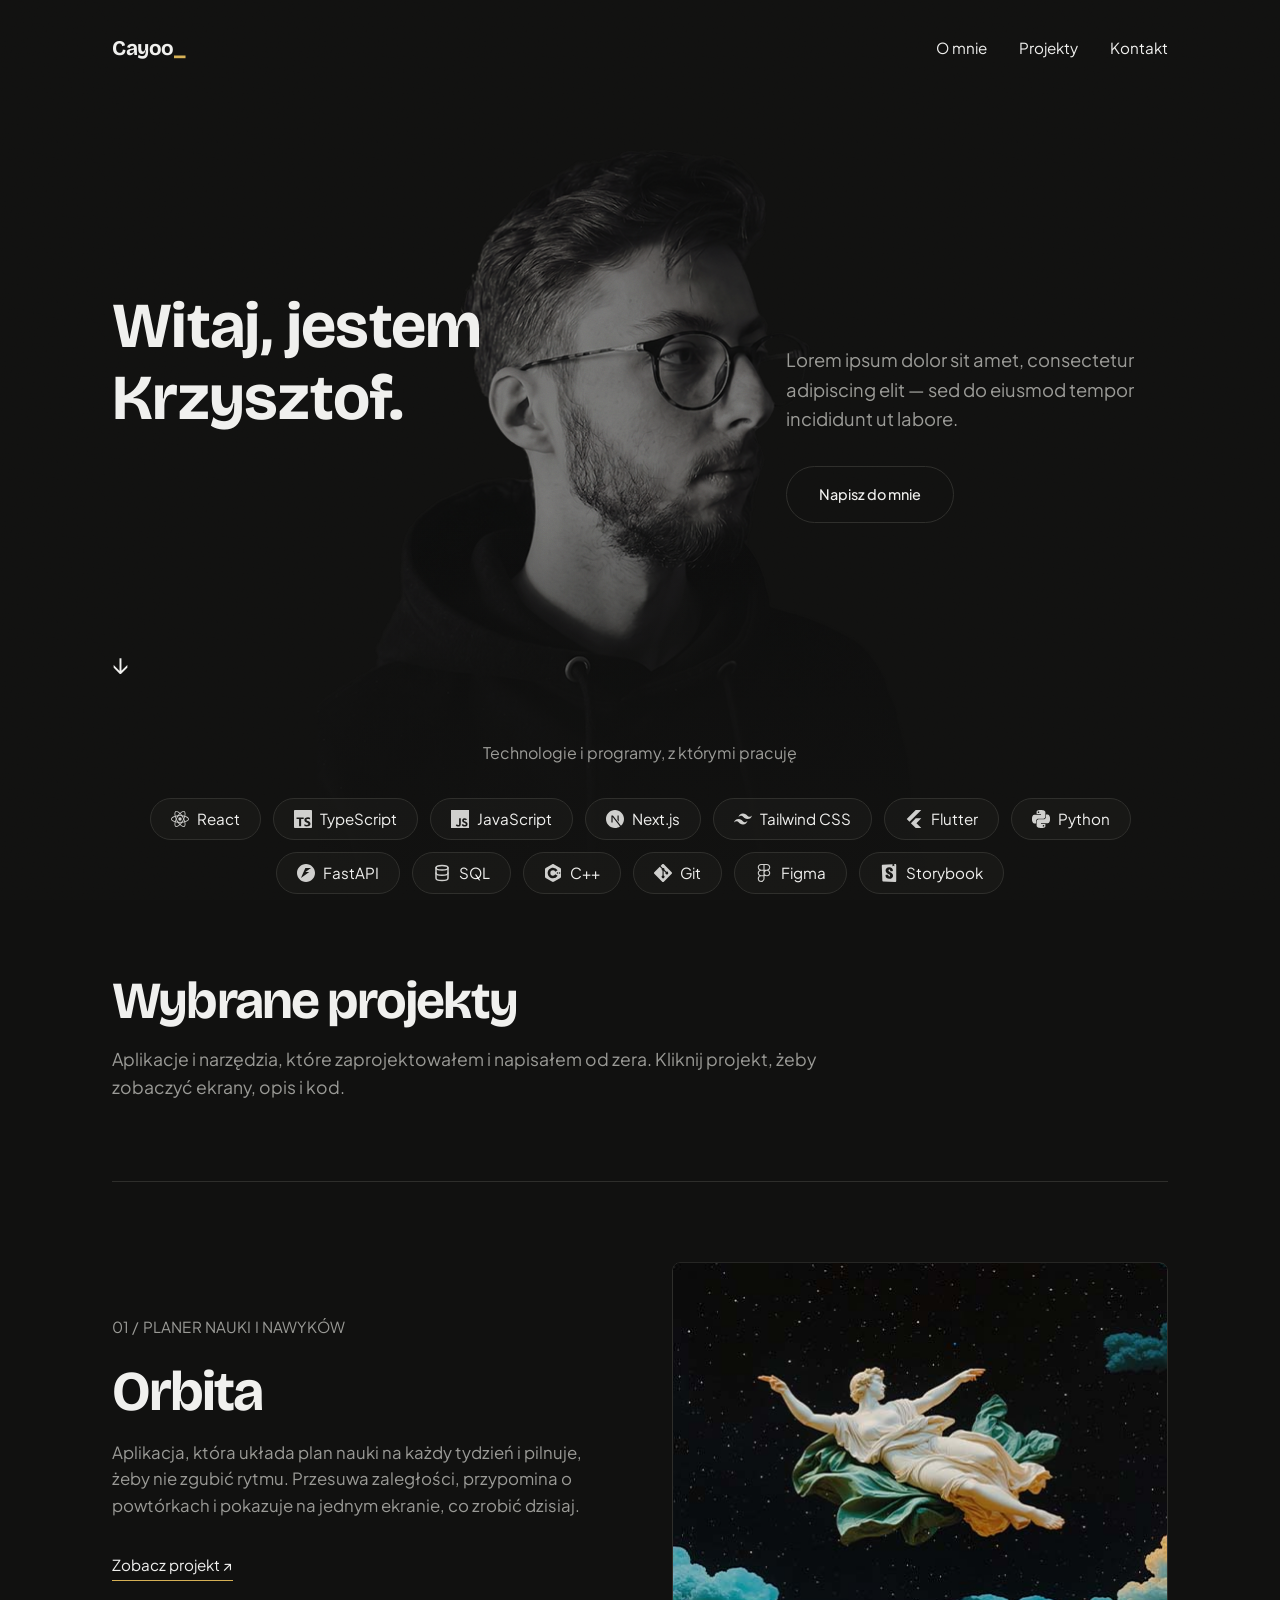
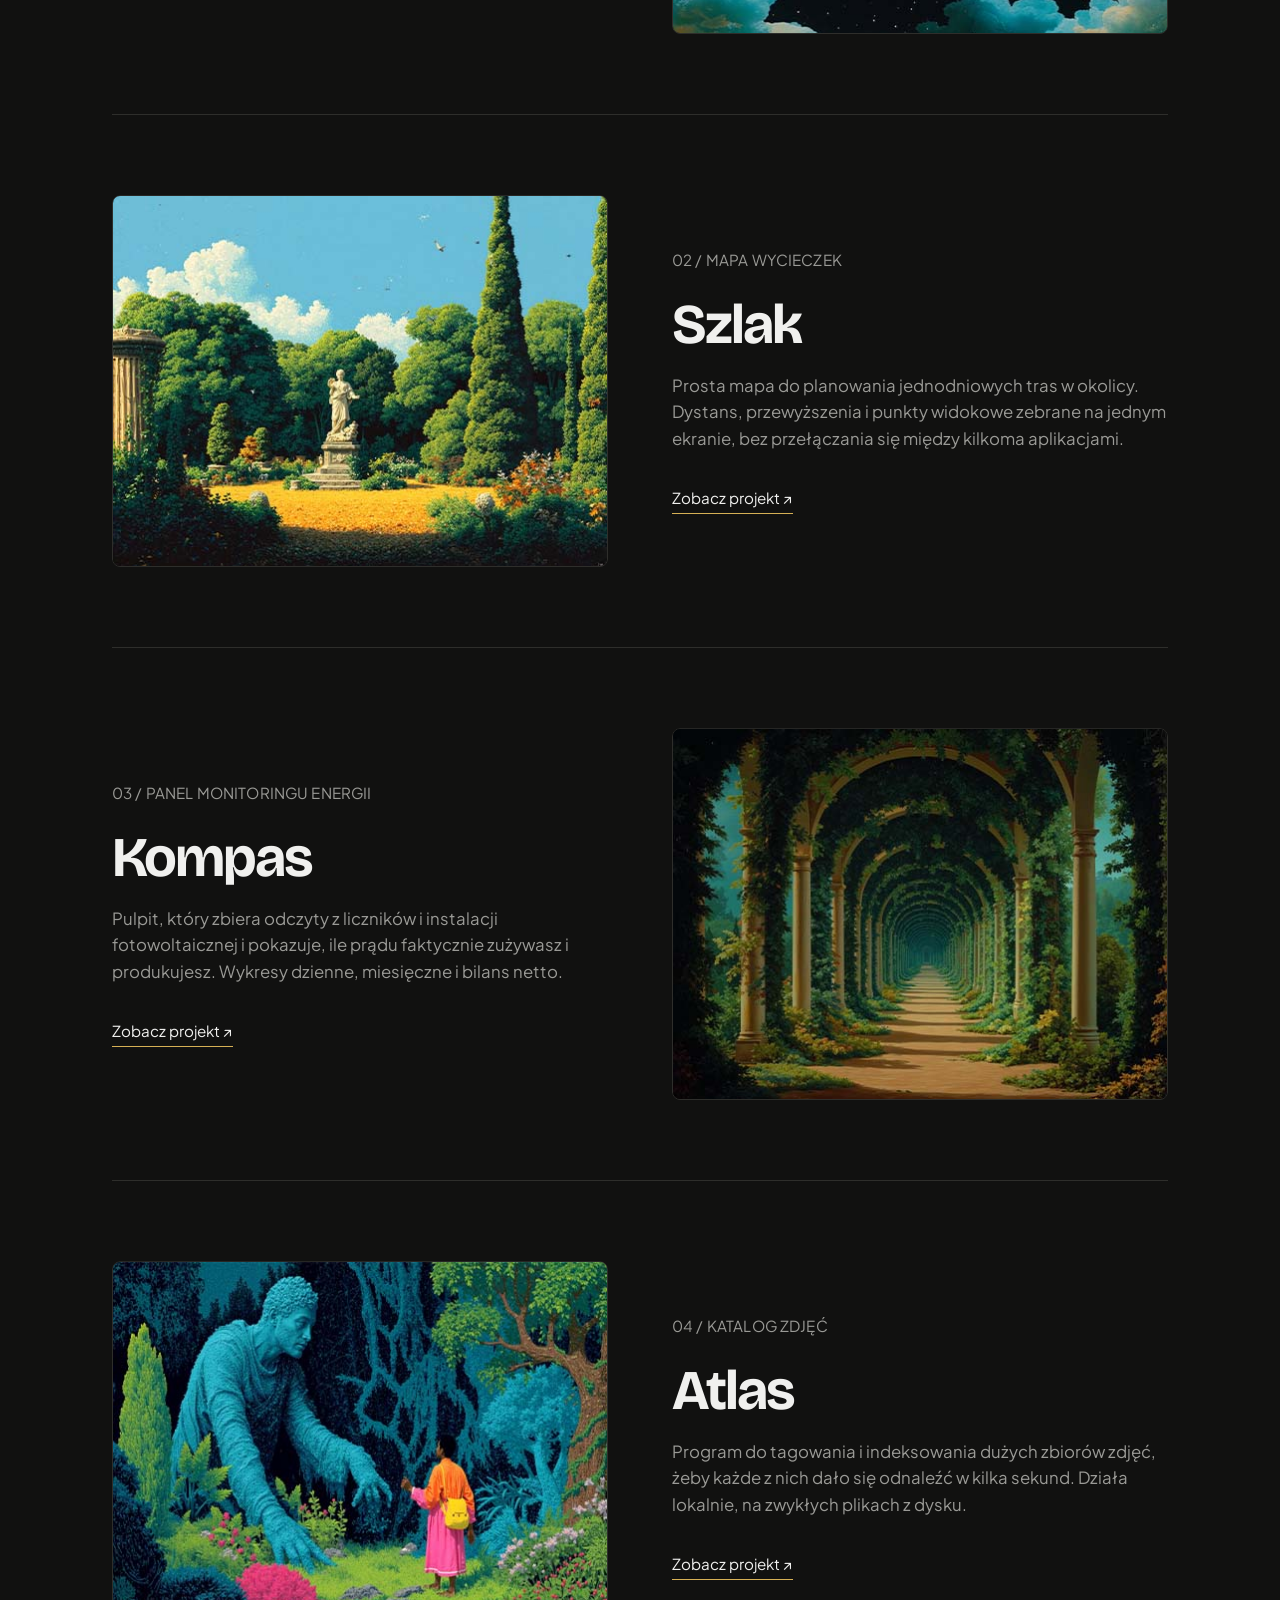
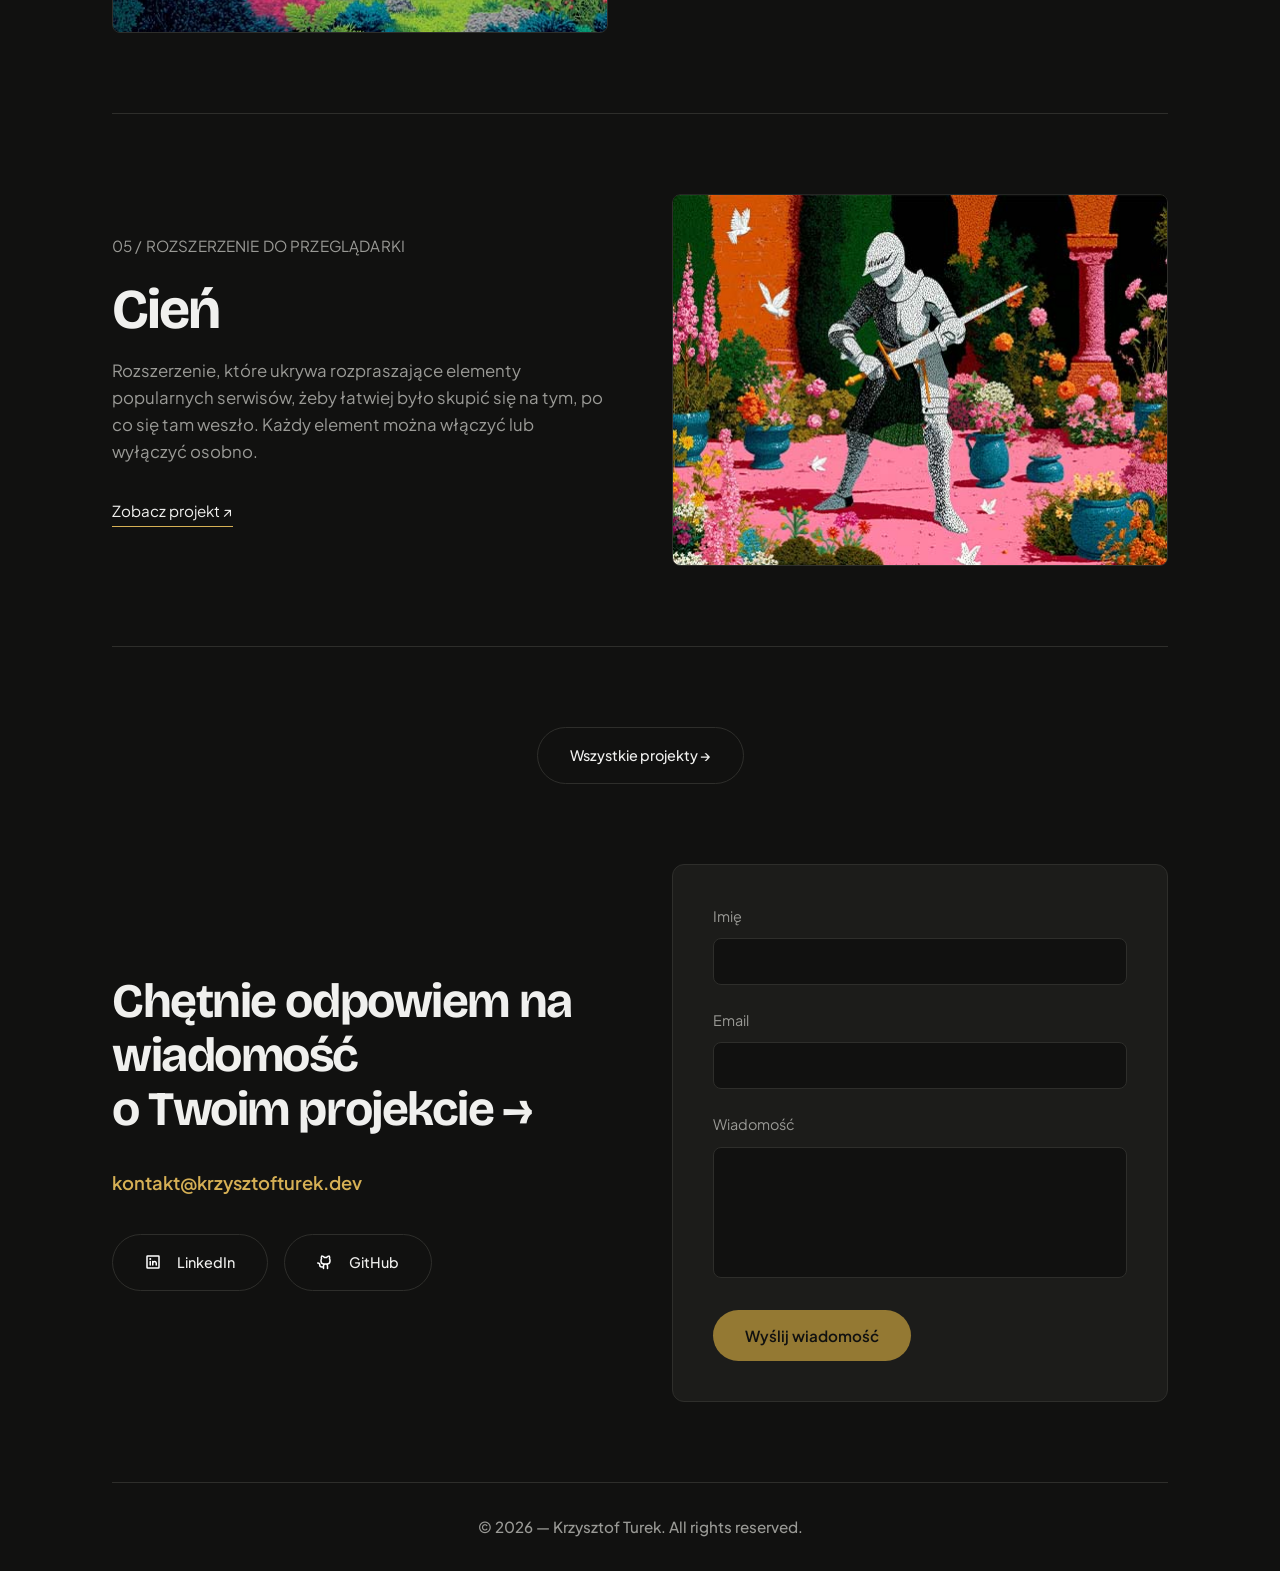
==== commit f5af5362: "feat: update project section with new projects and descriptions; enhance tech stack display with ico" ====
--- a/index.html
+++ b/index.html
@@ -41,7 +41,7 @@
   <header class="nav">
     <a href="#top" class="logo">Cayoo<span class="logo-dot">_</span></a>
     <nav class="nav-links">
-      <a href="#o-mnie" class="nav-about">O mnie</a>
+      <a href="#top" class="nav-about">O mnie</a>
       <a href="#projekty">Projekty</a>
       <a href="#kontakt">Kontakt</a>
     </nav>
@@ -66,89 +66,108 @@
 
       <!-- ABOUT / SKILLS -->
       <section class="about" id="o-mnie">
-        <p class="about-heading">Technologie z którymi pracuję</p>
+        <p class="about-heading">Technologie i programy, z którymi pracuję</p>
         <ul class="about-tech">
-          <li>React</li>
-          <li>TypeScript</li>
-          <li>Next.js</li>
-          <li>Tailwind CSS</li>
-          <li>Flutter</li>
-          <li>Python</li>
-          <li>FastAPI</li>
-          <li>SQL</li>
+          <li><svg viewBox="0 0 24 24" width="18" height="18" fill="currentColor" aria-hidden="true" focusable="false"><path d="M14.23 12.004a2.236 2.236 0 0 1-2.235 2.236 2.236 2.236 0 0 1-2.236-2.236 2.236 2.236 0 0 1 2.235-2.236 2.236 2.236 0 0 1 2.236 2.236zm2.648-10.69c-1.346 0-3.107.96-4.888 2.622-1.78-1.653-3.542-2.602-4.887-2.602-.41 0-.783.093-1.106.278-1.375.793-1.683 3.264-.973 6.365C1.98 8.917 0 10.42 0 12.004c0 1.59 1.99 3.097 5.043 4.03-.704 3.113-.39 5.588.988 6.38.32.187.69.275 1.102.275 1.345 0 3.107-.96 4.888-2.624 1.78 1.654 3.542 2.603 4.887 2.603.41 0 .783-.09 1.106-.275 1.374-.792 1.683-3.263.973-6.365C22.02 15.096 24 13.59 24 12.004c0-1.59-1.99-3.097-5.043-4.032.704-3.11.39-5.587-.988-6.38-.318-.184-.688-.277-1.092-.278zm-.005 1.09v.006c.225 0 .406.044.558.127.666.382.955 1.835.73 3.704-.054.46-.142.945-.25 1.44-.96-.236-2.006-.417-3.107-.534-.66-.905-1.345-1.727-2.035-2.447 1.592-1.48 3.087-2.292 4.105-2.295zm-9.77.02c1.012 0 2.514.808 4.11 2.28-.686.72-1.37 1.537-2.02 2.442-1.107.117-2.154.298-3.113.538-.112-.49-.195-.964-.254-1.42-.23-1.868.054-3.32.714-3.707.19-.09.4-.127.563-.132zm4.882 3.05c.455.468.91.992 1.36 1.564-.44-.02-.89-.034-1.345-.034-.46 0-.915.01-1.36.034.44-.572.895-1.096 1.345-1.565zM12 8.1c.74 0 1.477.034 2.202.093.406.582.802 1.203 1.183 1.86.372.64.71 1.29 1.018 1.946-.308.655-.646 1.31-1.013 1.95-.38.66-.773 1.288-1.18 1.87-.728.063-1.466.098-2.21.098-.74 0-1.477-.035-2.202-.093-.406-.582-.802-1.204-1.183-1.86-.372-.64-.71-1.29-1.018-1.946.303-.657.646-1.313 1.013-1.954.38-.66.773-1.286 1.18-1.868.728-.064 1.466-.098 2.21-.098zm-3.635.254c-.24.377-.48.763-.704 1.16-.225.39-.435.782-.635 1.174-.265-.656-.49-1.31-.676-1.947.64-.15 1.315-.283 2.015-.386zm7.26 0c.695.103 1.365.23 2.006.387-.18.632-.405 1.282-.66 1.933-.2-.39-.41-.783-.64-1.174-.225-.392-.465-.774-.705-1.146zm3.063.675c.484.15.944.317 1.375.498 1.732.74 2.852 1.708 2.852 2.476-.005.768-1.125 1.74-2.857 2.475-.42.18-.88.342-1.355.493-.28-.958-.646-1.956-1.1-2.98.45-1.017.81-2.01 1.085-2.964zm-13.395.004c.278.96.645 1.957 1.1 2.98-.45 1.017-.812 2.01-1.086 2.964-.484-.15-.944-.318-1.37-.5-1.732-.737-2.852-1.706-2.852-2.474 0-.768 1.12-1.742 2.852-2.476.42-.18.88-.342 1.356-.494zm11.678 4.28c.265.657.49 1.312.676 1.948-.64.157-1.316.29-2.016.39.24-.375.48-.762.705-1.158.225-.39.435-.788.636-1.18zm-9.945.02c.2.392.41.783.64 1.175.23.39.465.772.705 1.143-.695-.102-1.365-.23-2.006-.386.18-.63.406-1.282.66-1.933zM17.92 16.32c.112.493.2.968.254 1.423.23 1.868-.054 3.32-.714 3.708-.147.09-.338.128-.563.128-1.012 0-2.514-.807-4.11-2.28.686-.72 1.37-1.536 2.02-2.44 1.107-.118 2.154-.3 3.113-.54zm-11.83.01c.96.234 2.006.415 3.107.532.66.905 1.345 1.727 2.035 2.446-1.595 1.483-3.092 2.295-4.11 2.295-.22-.005-.406-.05-.553-.132-.666-.38-.955-1.834-.73-3.703.054-.46.142-.944.25-1.438zm4.56.64c.44.02.89.034 1.345.034.46 0 .915-.01 1.36-.034-.44.572-.895 1.095-1.345 1.565-.455-.47-.91-.993-1.36-1.565z"/></svg><span>React</span></li>
+          <li><svg viewBox="0 0 24 24" width="18" height="18" fill="currentColor" aria-hidden="true" focusable="false"><path d="M1.125 0C.502 0 0 .502 0 1.125v21.75C0 23.498.502 24 1.125 24h21.75c.623 0 1.125-.502 1.125-1.125V1.125C24 .502 23.498 0 22.875 0zm17.363 9.75c.612 0 1.154.037 1.627.111a6.38 6.38 0 0 1 1.306.34v2.458a3.95 3.95 0 0 0-.643-.361 5.093 5.093 0 0 0-.717-.26 5.453 5.453 0 0 0-1.426-.2c-.3 0-.573.028-.819.086a2.1 2.1 0 0 0-.623.242c-.17.104-.3.229-.393.374a.888.888 0 0 0-.14.49c0 .196.053.373.156.529.104.156.252.304.443.444s.423.276.696.41c.273.135.582.274.926.416.47.197.892.407 1.266.628.374.222.695.473.963.753.268.279.472.598.614.957.142.359.214.776.214 1.253 0 .657-.125 1.21-.373 1.656a3.033 3.033 0 0 1-1.012 1.085 4.38 4.38 0 0 1-1.487.596c-.566.12-1.163.18-1.79.18a9.916 9.916 0 0 1-1.84-.164 5.544 5.544 0 0 1-1.512-.493v-2.63a5.033 5.033 0 0 0 3.237 1.2c.333 0 .624-.03.872-.09.249-.06.456-.144.623-.25.166-.108.29-.234.373-.38a1.023 1.023 0 0 0-.074-1.089 2.12 2.12 0 0 0-.537-.5 5.597 5.597 0 0 0-.807-.444 27.72 27.72 0 0 0-1.007-.436c-.918-.383-1.602-.852-2.053-1.405-.45-.553-.676-1.222-.676-2.005 0-.614.123-1.141.369-1.582.246-.441.58-.804 1.004-1.089a4.494 4.494 0 0 1 1.47-.629 7.536 7.536 0 0 1 1.77-.201zm-15.113.188h9.563v2.166H9.506v9.646H6.789v-9.646H3.375z"/></svg><span>TypeScript</span></li>
+          <li><svg viewBox="0 0 24 24" width="18" height="18" fill="currentColor" aria-hidden="true" focusable="false"><path d="M0 0h24v24H0V0zm22.034 18.276c-.175-1.095-.888-2.015-3.003-2.873-.736-.345-1.554-.585-1.797-1.14-.091-.33-.105-.51-.046-.705.15-.646.915-.84 1.515-.66.39.12.75.42.976.9 1.034-.676 1.034-.676 1.755-1.125-.27-.42-.404-.601-.586-.78-.63-.705-1.469-1.065-2.834-1.034l-.705.089c-.676.165-1.32.525-1.71 1.005-1.14 1.291-.811 3.541.569 4.471 1.365 1.02 3.361 1.244 3.616 2.205.24 1.17-.87 1.545-1.966 1.41-.811-.18-1.26-.586-1.755-1.336l-1.83 1.051c.21.48.45.689.81 1.109 1.74 1.756 6.09 1.666 6.871-1.004.029-.09.24-.705.074-1.65l.046.067zm-8.983-7.245h-2.248c0 1.938-.009 3.864-.009 5.805 0 1.232.063 2.363-.138 2.711-.33.689-1.18.601-1.566.48-.396-.196-.597-.466-.83-.855-.063-.105-.11-.196-.127-.196l-1.825 1.125c.305.63.75 1.172 1.324 1.517.855.51 2.004.675 3.207.405.783-.226 1.458-.691 1.811-1.411.51-.93.402-2.07.397-3.346.012-2.054 0-4.109 0-6.179l.004-.056z"/></svg><span>JavaScript</span></li>
+          <li><svg viewBox="0 0 24 24" width="18" height="18" fill="currentColor" aria-hidden="true" focusable="false"><path d="M18.665 21.978C16.758 23.255 14.465 24 12 24 5.377 24 0 18.623 0 12S5.377 0 12 0s12 5.377 12 12c0 3.583-1.574 6.801-4.067 9.001L9.219 7.2H7.2v9.596h1.615V9.251l9.85 12.727Zm-3.332-8.533 1.6 2.061V7.2h-1.6v6.245Z"/></svg><span>Next.js</span></li>
+          <li><svg viewBox="0 0 24 24" width="18" height="18" fill="currentColor" aria-hidden="true" focusable="false"><path d="M12.001,4.8c-3.2,0-5.2,1.6-6,4.8c1.2-1.6,2.6-2.2,4.2-1.8c0.913,0.228,1.565,0.89,2.288,1.624 C13.666,10.618,15.027,12,18.001,12c3.2,0,5.2-1.6,6-4.8c-1.2,1.6-2.6,2.2-4.2,1.8c-0.913-0.228-1.565-0.89-2.288-1.624 C16.337,6.182,14.976,4.8,12.001,4.8z M6.001,12c-3.2,0-5.2,1.6-6,4.8c1.2-1.6,2.6-2.2,4.2-1.8c0.913,0.228,1.565,0.89,2.288,1.624 c1.177,1.194,2.538,2.576,5.512,2.576c3.2,0,5.2-1.6,6-4.8c-1.2,1.6-2.6,2.2-4.2,1.8c-0.913-0.228-1.565-0.89-2.288-1.624 C10.337,13.382,8.976,12,6.001,12z"/></svg><span>Tailwind CSS</span></li>
+          <li><svg viewBox="0 0 24 24" width="18" height="18" fill="currentColor" aria-hidden="true" focusable="false"><path d="M14.314 0L2.3 12 6 15.7 21.684.013h-7.357zm.014 11.072L7.857 17.53l6.47 6.47H21.7l-6.46-6.468 6.46-6.46h-7.37z"/></svg><span>Flutter</span></li>
+          <li><svg viewBox="0 0 24 24" width="18" height="18" fill="currentColor" aria-hidden="true" focusable="false"><path d="M14.25.18l.9.2.73.26.59.3.45.32.34.34.25.34.16.33.1.3.04.26.02.2-.01.13V8.5l-.05.63-.13.55-.21.46-.26.38-.3.31-.33.25-.35.19-.35.14-.33.1-.3.07-.26.04-.21.02H8.77l-.69.05-.59.14-.5.22-.41.27-.33.32-.27.35-.2.36-.15.37-.1.35-.07.32-.04.27-.02.21v3.06H3.17l-.21-.03-.28-.07-.32-.12-.35-.18-.36-.26-.36-.36-.35-.46-.32-.59-.28-.73-.21-.88-.14-1.05-.05-1.23.06-1.22.16-1.04.24-.87.32-.71.36-.57.4-.44.42-.33.42-.24.4-.16.36-.1.32-.05.24-.01h.16l.06.01h8.16v-.83H6.18l-.01-2.75-.02-.37.05-.34.11-.31.17-.28.25-.26.31-.23.38-.2.44-.18.51-.15.58-.12.64-.1.71-.06.77-.04.84-.02 1.27.05zm-6.3 1.98l-.23.33-.08.41.08.41.23.34.33.22.41.09.41-.09.33-.22.23-.34.08-.41-.08-.41-.23-.33-.33-.22-.41-.09-.41.09zm13.09 3.95l.28.06.32.12.35.18.36.27.36.35.35.47.32.59.28.73.21.88.14 1.04.05 1.23-.06 1.23-.16 1.04-.24.86-.32.71-.36.57-.4.45-.42.33-.42.24-.4.16-.36.09-.32.05-.24.02-.16-.01h-8.22v.82h5.84l.01 2.76.02.36-.05.34-.11.31-.17.29-.25.25-.31.24-.38.2-.44.17-.51.15-.58.13-.64.09-.71.07-.77.04-.84.01-1.27-.04-1.07-.14-.9-.2-.73-.25-.59-.3-.45-.33-.34-.34-.25-.34-.16-.33-.1-.3-.04-.25-.02-.2.01-.13v-5.34l.05-.64.13-.54.21-.46.26-.38.3-.32.33-.24.35-.2.35-.14.33-.1.3-.06.26-.04.21-.02.13-.01h5.84l.69-.05.59-.14.5-.21.41-.28.33-.32.27-.35.2-.36.15-.36.1-.35.07-.32.04-.28.02-.21V6.07h2.09l.14.01zm-6.47 14.25l-.23.33-.08.41.08.41.23.33.33.23.41.08.41-.08.33-.23.23-.33.08-.41-.08-.41-.23-.33-.33-.23-.41-.08-.41.08z"/></svg><span>Python</span></li>
+          <li><svg viewBox="0 0 24 24" width="18" height="18" fill="currentColor" aria-hidden="true" focusable="false"><path d="M12 .0387C5.3729.0384.0003 5.3931 0 11.9988c-.001 6.6066 5.372 11.9628 12 11.9625 6.628.0003 12.001-5.3559 12-11.9625-.0003-6.6057-5.3729-11.9604-12-11.96m-.829 5.4153h7.55l-7.5805 5.3284h5.1828L5.279 18.5436q2.9466-6.5444 5.892-13.0896"/></svg><span>FastAPI</span></li>
+          <li><svg viewBox="0 0 24 24" width="18" height="18" fill="none" stroke="currentColor" stroke-width="2" stroke-linecap="round" stroke-linejoin="round" aria-hidden="true" focusable="false"><ellipse cx="12" cy="5" rx="8" ry="3"/><path d="M4 5v14c0 1.66 3.58 3 8 3s8-1.34 8-3V5"/><path d="M4 12c0 1.66 3.58 3 8 3s8-1.34 8-3"/></svg><span>SQL</span></li>
+          <li><svg viewBox="0 0 24 24" width="18" height="18" fill="currentColor" aria-hidden="true" focusable="false"><path d="M22.394 6c-.167-.29-.398-.543-.652-.69L12.926.22c-.509-.294-1.34-.294-1.848 0L2.26 5.31c-.508.293-.923 1.013-.923 1.6v10.18c0 .294.104.62.271.91.167.29.398.543.652.69l8.816 5.09c.508.293 1.34.293 1.848 0l8.816-5.09c.254-.147.485-.4.652-.69.167-.29.27-.616.27-.91V6.91c.003-.294-.1-.62-.268-.91zM12 19.11c-3.92 0-7.109-3.19-7.109-7.11 0-3.92 3.19-7.11 7.11-7.11a7.133 7.133 0 016.156 3.553l-3.076 1.78a3.567 3.567 0 00-3.08-1.78A3.56 3.56 0 008.444 12 3.56 3.56 0 0012 15.555a3.57 3.57 0 003.08-1.778l3.078 1.78A7.135 7.135 0 0112 19.11zm7.11-6.715h-.79v.79h-.79v-.79h-.79v-.79h.79v-.79h.79v.79h.79zm2.962 0h-.79v.79h-.79v-.79h-.79v-.79h.79v-.79h.79v.79h.79z"/></svg><span>C++</span></li>
+          <li><svg viewBox="0 0 24 24" width="18" height="18" fill="currentColor" aria-hidden="true" focusable="false"><path d="M13.09 23.549a1.54 1.54 0 0 1-2.18 0L.451 13.089a1.54 1.54 0 0 1 0-2.179l7.191-7.19 2.733 2.733a1.85 1.85 0 0 0 .964 2.326v6.66a1.849 1.849 0 1 0 1.54 0V8.957l2.508 2.508a1.85 1.85 0 1 0 1.09-1.09l-2.634-2.634a1.85 1.85 0 0 0-2.378-2.377L8.73 2.63 10.91.451a1.54 1.54 0 0 1 2.179 0l10.459 10.46a1.54 1.54 0 0 1 0 2.179z"/></svg><span>Git</span></li>
+          <li><svg viewBox="0 0 24 24" width="18" height="18" fill="currentColor" aria-hidden="true" focusable="false"><path d="M15.852 8.981h-4.588V0h4.588c2.476 0 4.49 2.014 4.49 4.49s-2.014 4.491-4.49 4.491zM12.735 7.51h3.117c1.665 0 3.019-1.355 3.019-3.019s-1.355-3.019-3.019-3.019h-3.117V7.51zm0 1.471H8.148c-2.476 0-4.49-2.014-4.49-4.49S5.672 0 8.148 0h4.588v8.981zm-4.587-7.51c-1.665 0-3.019 1.355-3.019 3.019s1.354 3.02 3.019 3.02h3.117V1.471H8.148zm4.587 15.019H8.148c-2.476 0-4.49-2.014-4.49-4.49s2.014-4.49 4.49-4.49h4.588v8.98zM8.148 8.981c-1.665 0-3.019 1.355-3.019 3.019s1.355 3.019 3.019 3.019h3.117V8.981H8.148zM8.172 24c-2.489 0-4.515-2.014-4.515-4.49s2.014-4.49 4.49-4.49h4.588v4.441c0 2.503-2.047 4.539-4.563 4.539zm-.024-7.51a3.023 3.023 0 0 0-3.019 3.019c0 1.665 1.365 3.019 3.044 3.019 1.705 0 3.093-1.376 3.093-3.068v-2.97H8.148zm7.704 0h-.098c-2.476 0-4.49-2.014-4.49-4.49s2.014-4.49 4.49-4.49h.098c2.476 0 4.49 2.014 4.49 4.49s-2.014 4.49-4.49 4.49zm-.097-7.509c-1.665 0-3.019 1.355-3.019 3.019s1.355 3.019 3.019 3.019h.098c1.665 0 3.019-1.355 3.019-3.019s-1.355-3.019-3.019-3.019h-.098z"/></svg><span>Figma</span></li>
+          <li><svg viewBox="0 0 24 24" width="18" height="18" fill="currentColor" aria-hidden="true" focusable="false"><path d="M16.71.243l-.12 2.71a.18.18 0 00.29.15l1.06-.8.9.7a.18.18 0 00.28-.14l-.1-2.76 1.33-.1a1.2 1.2 0 011.279 1.2v21.596a1.2 1.2 0 01-1.26 1.2l-16.096-.72a1.2 1.2 0 01-1.15-1.16l-.75-19.797a1.2 1.2 0 011.13-1.27L16.7.222zM13.64 9.3c0 .47 3.16.24 3.59-.08 0-3.2-1.72-4.89-4.859-4.89-3.15 0-4.899 1.72-4.899 4.29 0 4.45 5.999 4.53 5.999 6.959 0 .7-.32 1.1-1.05 1.1-.96 0-1.35-.49-1.3-2.16 0-.36-3.649-.48-3.769 0-.27 4.03 2.23 5.2 5.099 5.2 2.79 0 4.969-1.49 4.969-4.18 0-4.77-6.099-4.64-6.099-6.999 0-.97.72-1.1 1.13-1.1.45 0 1.25.07 1.19 1.87z"/></svg><span>Storybook</span></li>
         </ul>
       </section>
     </div>
 
     <!-- PROJECTS -->
     <section class="projects" id="projekty">
-      <hr>
-
-      <article class="project-row">
-        <div class="project-text">
-          <p class="project-label">01 / LOREM IPSUM</p>
-          <p class="project-desc">Lorem ipsum dolor sit amet, consectetur adipiscing elit, sed do eiusmod tempor.</p>
-          <a href="projekt-1.html" class="project-link">Lorem ipsum ↗</a>
-        </div>
-        <div class="project-image">
-          <img src="assets/images/bg_image (1).jpg" alt="Lorem ipsum">
-        </div>
-      </article>
-
-      <hr>
-
-      <article class="project-row">
-        <div class="project-text">
-          <p class="project-label">02 / DOLOR SIT</p>
-          <p class="project-desc">Ut enim ad minim veniam, quis nostrud exercitation ullamco laboris nisi.</p>
-          <a href="projekt-2.html" class="project-link">Lorem ipsum ↗</a>
-        </div>
-        <div class="project-image">
-          <img src="assets/images/bg_image (2).jpg" alt="Dolor sit">
-        </div>
-      </article>
-
-      <hr>
-
-      <article class="project-row">
-        <div class="project-text">
-          <p class="project-label">03 / AMET CONSECTETUR</p>
-          <p class="project-desc">Duis aute irure dolor in reprehenderit in voluptate velit esse cillum dolore.</p>
-          <a href="#" class="project-link">Lorem ipsum ↗</a>
-        </div>
-        <div class="project-image">
-          <img src="assets/images/bg_image (3).jpg" alt="Amet consectetur">
-        </div>
-      </article>
-
-      <hr>
-
-      <article class="project-row">
-        <div class="project-text">
-          <p class="project-label">04 / ADIPISCING</p>
-          <p class="project-desc">Excepteur sint occaecat cupidatat non proident, sunt in culpa qui officia.</p>
-          <a href="#" class="project-link">Lorem ipsum ↗</a>
-        </div>
-        <div class="project-image">
-          <img src="assets/images/bg_image (4).jpg" alt="Adipiscing">
-        </div>
-      </article>
-
-      <hr>
-
-      <article class="project-row">
-        <div class="project-text">
-          <p class="project-label">05 / ELIT SED</p>
-          <p class="project-desc">Sed ut perspiciatis unde omnis iste natus error sit voluptatem accusantium.</p>
-          <a href="#" class="project-link">Lorem ipsum ↗</a>
-        </div>
-        <div class="project-image">
-          <img src="assets/images/bg_image (5).jpg" alt="Elit sed">
-        </div>
-      </article>
-
-      <hr>
-      
+      <div class="projects-head">
+        <h2 class="projects-title">Wybrane projekty</h2>
+        <p class="projects-sub">Aplikacje i narzędzia, które zaprojektowałem i napisałem od zera. Kliknij projekt, żeby zobaczyć ekrany, opis i kod.</p>
+      </div>
+
+      <hr>
+
+      <article class="project-row">
+        <div class="project-text">
+          <p class="project-label">01 / PLANER NAUKI I NAWYKÓW</p>
+          <h3 class="project-title">Orbita</h3>
+          <p class="project-desc">Aplikacja, która układa plan nauki na każdy tydzień i pilnuje, żeby nie zgubić rytmu. Przesuwa zaległości, przypomina o powtórkach i pokazuje na jednym ekranie, co zrobić dzisiaj.</p>
+          <a href="projekty.html#orbita" class="project-link">Zobacz projekt ↗</a>
+        </div>
+        <div class="project-image">
+          <img src="assets/images/bg_image (1).jpg" alt="Orbita — planer nauki i nawyków">
+        </div>
+      </article>
+
+      <hr>
+
+      <article class="project-row">
+        <div class="project-text">
+          <p class="project-label">02 / MAPA WYCIECZEK</p>
+          <h3 class="project-title">Szlak</h3>
+          <p class="project-desc">Prosta mapa do planowania jednodniowych tras w okolicy. Dystans, przewyższenia i punkty widokowe zebrane na jednym ekranie, bez przełączania się między kilkoma aplikacjami.</p>
+          <a href="projekty.html#szlak" class="project-link">Zobacz projekt ↗</a>
+        </div>
+        <div class="project-image">
+          <img src="assets/images/bg_image (2).jpg" alt="Szlak — mapa wycieczek">
+        </div>
+      </article>
+
+      <hr>
+
+      <article class="project-row">
+        <div class="project-text">
+          <p class="project-label">03 / PANEL MONITORINGU ENERGII</p>
+          <h3 class="project-title">Kompas</h3>
+          <p class="project-desc">Pulpit, który zbiera odczyty z liczników i instalacji fotowoltaicznej i pokazuje, ile prądu faktycznie zużywasz i produkujesz. Wykresy dzienne, miesięczne i bilans netto.</p>
+          <a href="projekty.html#kompas" class="project-link">Zobacz projekt ↗</a>
+        </div>
+        <div class="project-image">
+          <img src="assets/images/bg_image (3).jpg" alt="Kompas — panel monitoringu energii">
+        </div>
+      </article>
+
+      <hr>
+
+      <article class="project-row">
+        <div class="project-text">
+          <p class="project-label">04 / KATALOG ZDJĘĆ</p>
+          <h3 class="project-title">Atlas</h3>
+          <p class="project-desc">Program do tagowania i indeksowania dużych zbiorów zdjęć, żeby każde z nich dało się odnaleźć w kilka sekund. Działa lokalnie, na zwykłych plikach z dysku.</p>
+          <a href="projekty.html#atlas" class="project-link">Zobacz projekt ↗</a>
+        </div>
+        <div class="project-image">
+          <img src="assets/images/bg_image (4).jpg" alt="Atlas — katalog zdjęć">
+        </div>
+      </article>
+
+      <hr>
+
+      <article class="project-row">
+        <div class="project-text">
+          <p class="project-label">05 / ROZSZERZENIE DO PRZEGLĄDARKI</p>
+          <h3 class="project-title">Cień</h3>
+          <p class="project-desc">Rozszerzenie, które ukrywa rozpraszające elementy popularnych serwisów, żeby łatwiej było skupić się na tym, po co się tam weszło. Każdy element można włączyć lub wyłączyć osobno.</p>
+          <a href="projekty.html#cien" class="project-link">Zobacz projekt ↗</a>
+        </div>
+        <div class="project-image">
+          <img src="assets/images/bg_image (5).jpg" alt="Cień — rozszerzenie do przeglądarki">
+        </div>
+      </article>
+
+      <hr>
+
+      <div class="projects-more">
+        <a href="projekty.html" class="btn-hero">Wszystkie projekty →</a>
+      </div>
+
     </section>
 
     <!-- CONTACT -->
--- a/style.css
+++ b/style.css
@@ -18,6 +18,7 @@
 *{ box-sizing: border-box; }
 
 html{
+  /* ≈ wysokość sticky headera; odstęp tytułu daje .projects { padding-top } */
   scroll-padding-top: 88px;
   scroll-behavior: smooth;
 }
@@ -197,7 +198,7 @@
 /* ---------- about / tech ---------- */
 .about{
   padding-top: 32px;
-  padding-bottom: 96px;
+  padding-bottom: 0;
   text-align: center;
 }
 .about-heading{
@@ -216,11 +217,19 @@
   font-size: .95rem;
 }
 .about-tech li{
+  display: inline-flex;
+  align-items: center;
+  gap: 8px;
   padding: 8px 20px;
   border: 1px solid var(--border);
   border-radius: 999px;
   background: color-mix(in srgb, var(--surface) 60%, transparent);
+  cursor: pointer;
   transition: border-color .25s ease, color .25s ease, transform .25s var(--ease);
+}
+.about-tech li svg{
+  flex-shrink: 0;
+  opacity: .85;
 }
 .about-tech li:hover{
   border-color: var(--accent);
@@ -230,6 +239,8 @@
 
 /* ---------- projects ---------- */
 .project-row{
+  position: relative;
+  cursor: pointer;
   display: grid;
   grid-template-columns: 1fr 1fr;
   gap: 64px;
@@ -264,16 +275,24 @@
 .nav-links a:hover, .nav-links a:focus-visible{ color: var(--accent-bright); }
 
 .project-link{
-  position: relative;
   padding-bottom: 4px;
   background: linear-gradient(var(--accent-bright), var(--accent-bright)) left bottom / 100% 1px no-repeat;
   transition: background-size .35s var(--ease), color .2s ease;
 }
-.project-link:hover, .project-link:focus-visible{
+/* link rozciąga się na cały wiersz: tytuł, opis i zdjęcie są klikalne */
+.project-link::after{
+  content: "";
+  position: absolute;
+  inset: 0;
+  z-index: 1; /* nad zdjęciem — bez tego zdjęcie (osobna warstwa) przechwytywało kliknięcia */
+}
+.project-row:hover .project-link,
+.project-link:focus-visible{
   color: var(--accent-bright);
   background-size: 0% 1px;
   background-position: right bottom;
 }
+.project-link:focus-visible{ outline: none; }
 
 .project-image{
   aspect-ratio: 4 / 3;
@@ -290,15 +309,16 @@
   display: block;
   transition: transform .6s var(--ease);
 }
-.project-image:hover{
+.project-row:hover .project-image,
+.project-row:focus-within .project-image{
   border-color: var(--accent);
   box-shadow: 0 24px 60px -24px color-mix(in srgb, var(--accent) 55%, transparent);
 }
-.project-image:hover img{ transform: scale(1.06); }
-
-/* po najechaniu na projekt reszta przygasa */
+.project-row:hover .project-image img{ transform: scale(1.06); }
+
+/* po najechaniu na projekt reszta przygasa (nie na nagłówek sekcji) */
 @media (hover: hover){
-  .projects:hover .project-row:not(:hover){ opacity: .38; }
+  .projects:has(.project-row:hover) .project-row:not(:hover){ opacity: .38; }
 }
 
 /* odsłonięcie zdjęcia — ukrywa tylko klasa nadana przez skrypt (.will-reveal),
@@ -328,8 +348,8 @@
   grid-template-columns: 1fr 1fr;
   gap: 64px;
   align-items: center;
-  padding-top: 96px;
-  padding-bottom: 96px;
+  padding-top: 80px;
+  padding-bottom: 80px;
 }
 .contact-intro{ align-self: center; }
 .contact-prompt{
@@ -509,7 +529,7 @@
   }
   .intro-bg img{ opacity: 0.3; }
 
-  .about{ padding-top: 32px; padding-bottom: 48px; }
+  .about{ padding-top: 32px; padding-bottom: 0; }
 
   .project-row{
     gap: 32px;
@@ -521,8 +541,8 @@
 
   .contact{
     gap: 32px;
-    padding-top: 48px;
-    padding-bottom: 48px;
+    padding-top: 40px;
+    padding-bottom: 40px;
   }
   .contact-form{ padding: 24px; }
   .form-fields{ gap: 16px; }
@@ -532,6 +552,63 @@
 
 /* ---------- accessibility ---------- */
 a:focus-visible{ outline: 2px solid var(--accent-bright); outline-offset: 3px; }
+
+/* ---------- landing: rozbudowana sekcja projektów ---------- */
+.projects{
+  padding-top: 80px;
+  padding-bottom: 0;
+}
+.projects-head{
+  padding-bottom: 80px;
+}
+.projects-title{
+  font-family: var(--font-display);
+  font-size: clamp(2rem, 4.5vw, 3.25rem);
+  font-weight: 700;
+  letter-spacing: -0.035em;
+  line-height: 1.05;
+  margin: 0 0 16px;
+}
+.projects-sub{
+  margin: 0;
+  max-width: 56ch;
+  font-size: 1.1rem;
+  color: var(--muted);
+}
+
+.project-title{
+  font-family: var(--font-display);
+  font-size: clamp(2.2rem, 4.4vw, 3.5rem);
+  font-weight: 700;
+  letter-spacing: -0.035em;
+  line-height: 1;
+  margin: 0 0 20px;
+}
+.project-row .project-desc{
+  font-family: var(--font);
+  font-size: 1.05rem;
+  font-weight: 400;
+  line-height: 1.6;
+  letter-spacing: 0;
+  color: var(--muted);
+  max-width: 44ch;
+  margin: 0 0 32px;
+}
+
+.projects-more{
+  display: flex;
+  justify-content: center;
+  padding-top: 80px;
+}
+.projects-more .btn-hero{
+  margin-left: 0;
+}
+
+@media (max-width: 720px){
+  .projects{ padding-top: 40px; padding-bottom: 0; }
+  .projects-head{ padding-bottom: 40px; }
+  .projects-more{ padding-top: 40px; }
+}
 
 @media (prefers-reduced-motion: reduce){
   html{ scroll-behavior: auto; }
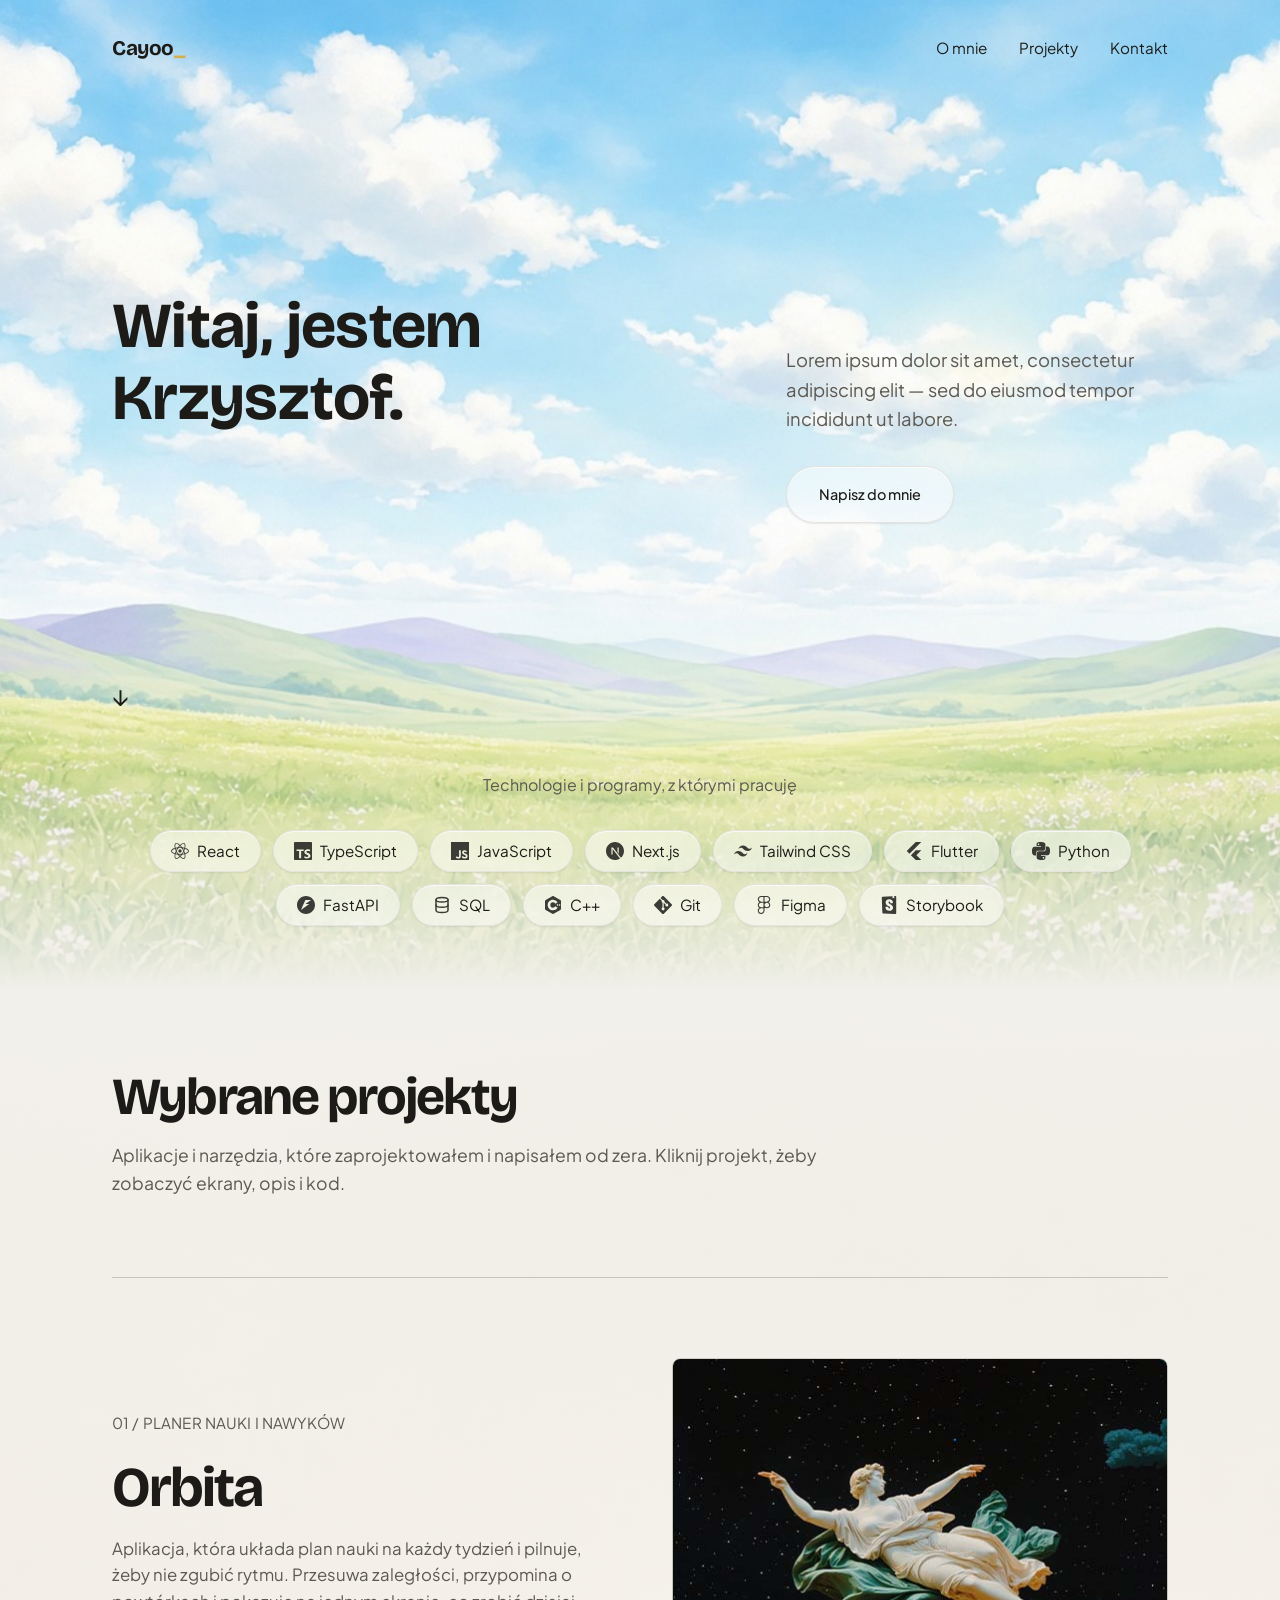
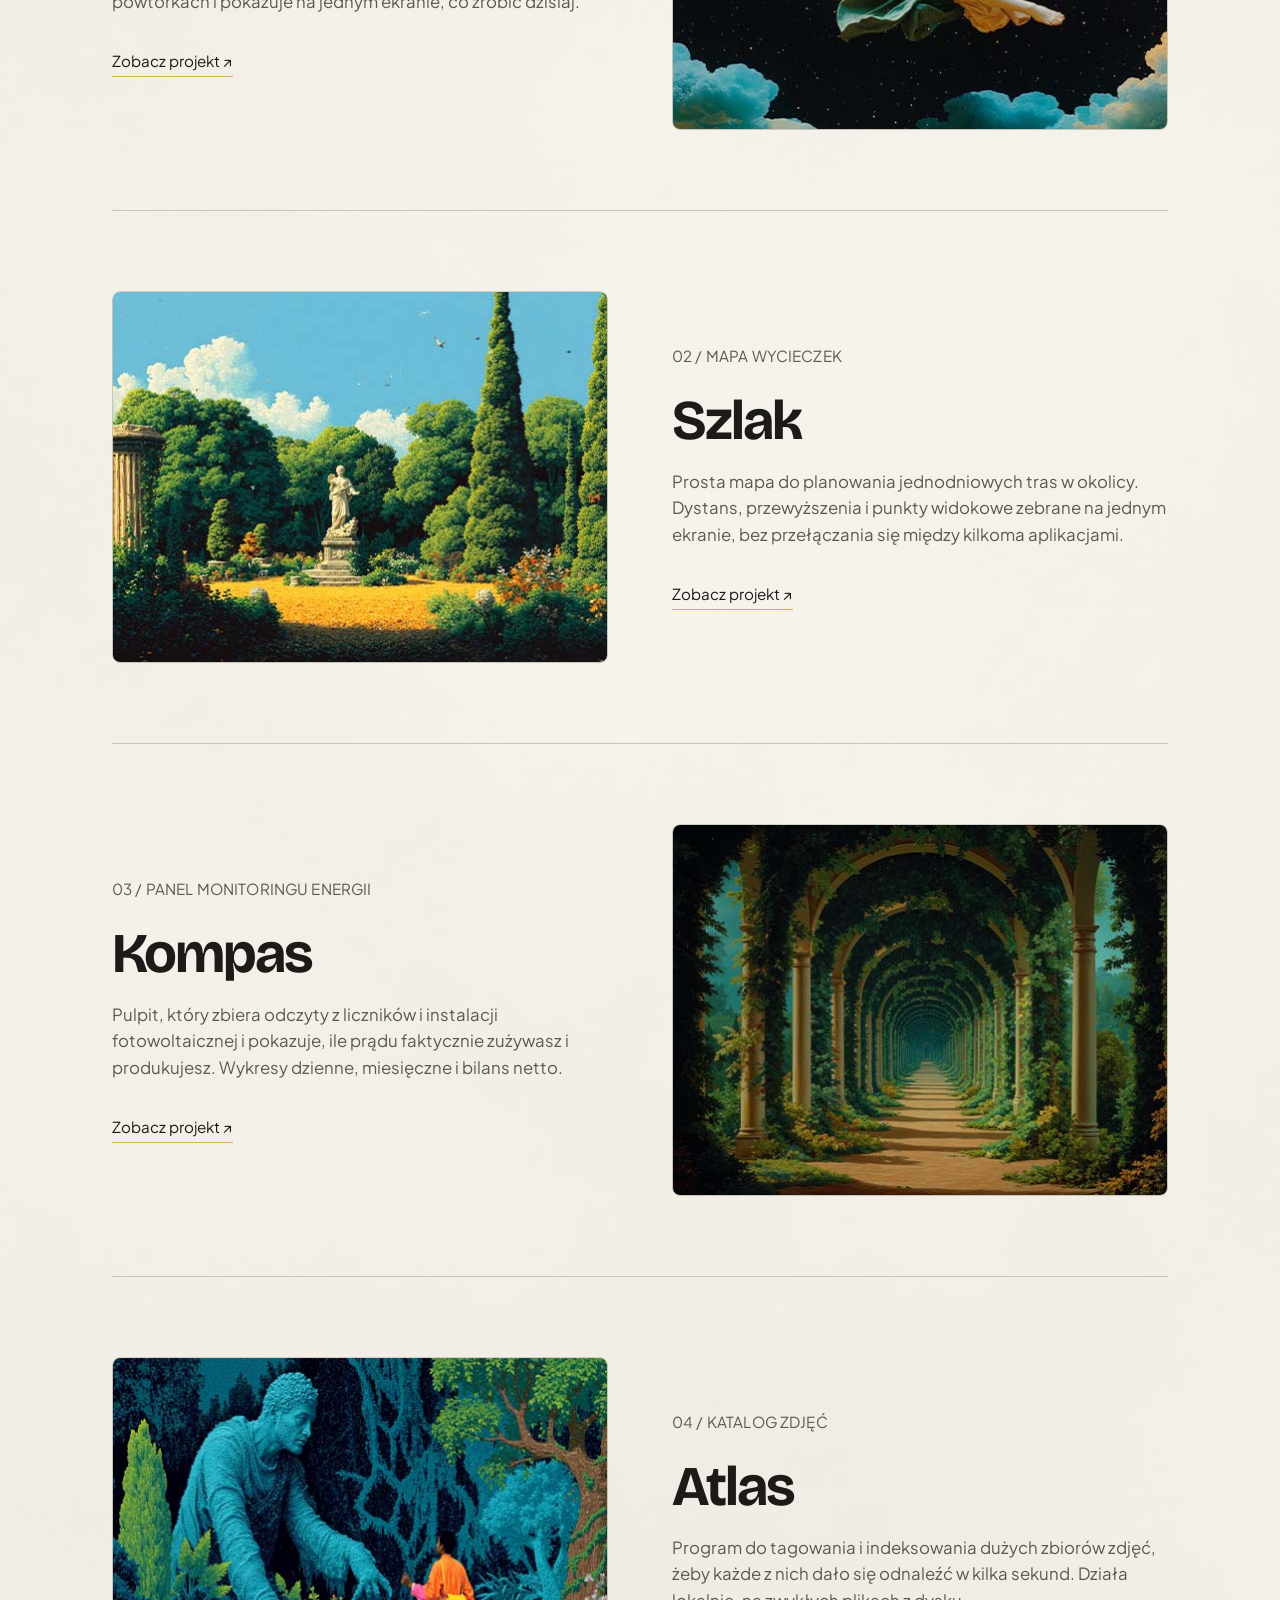
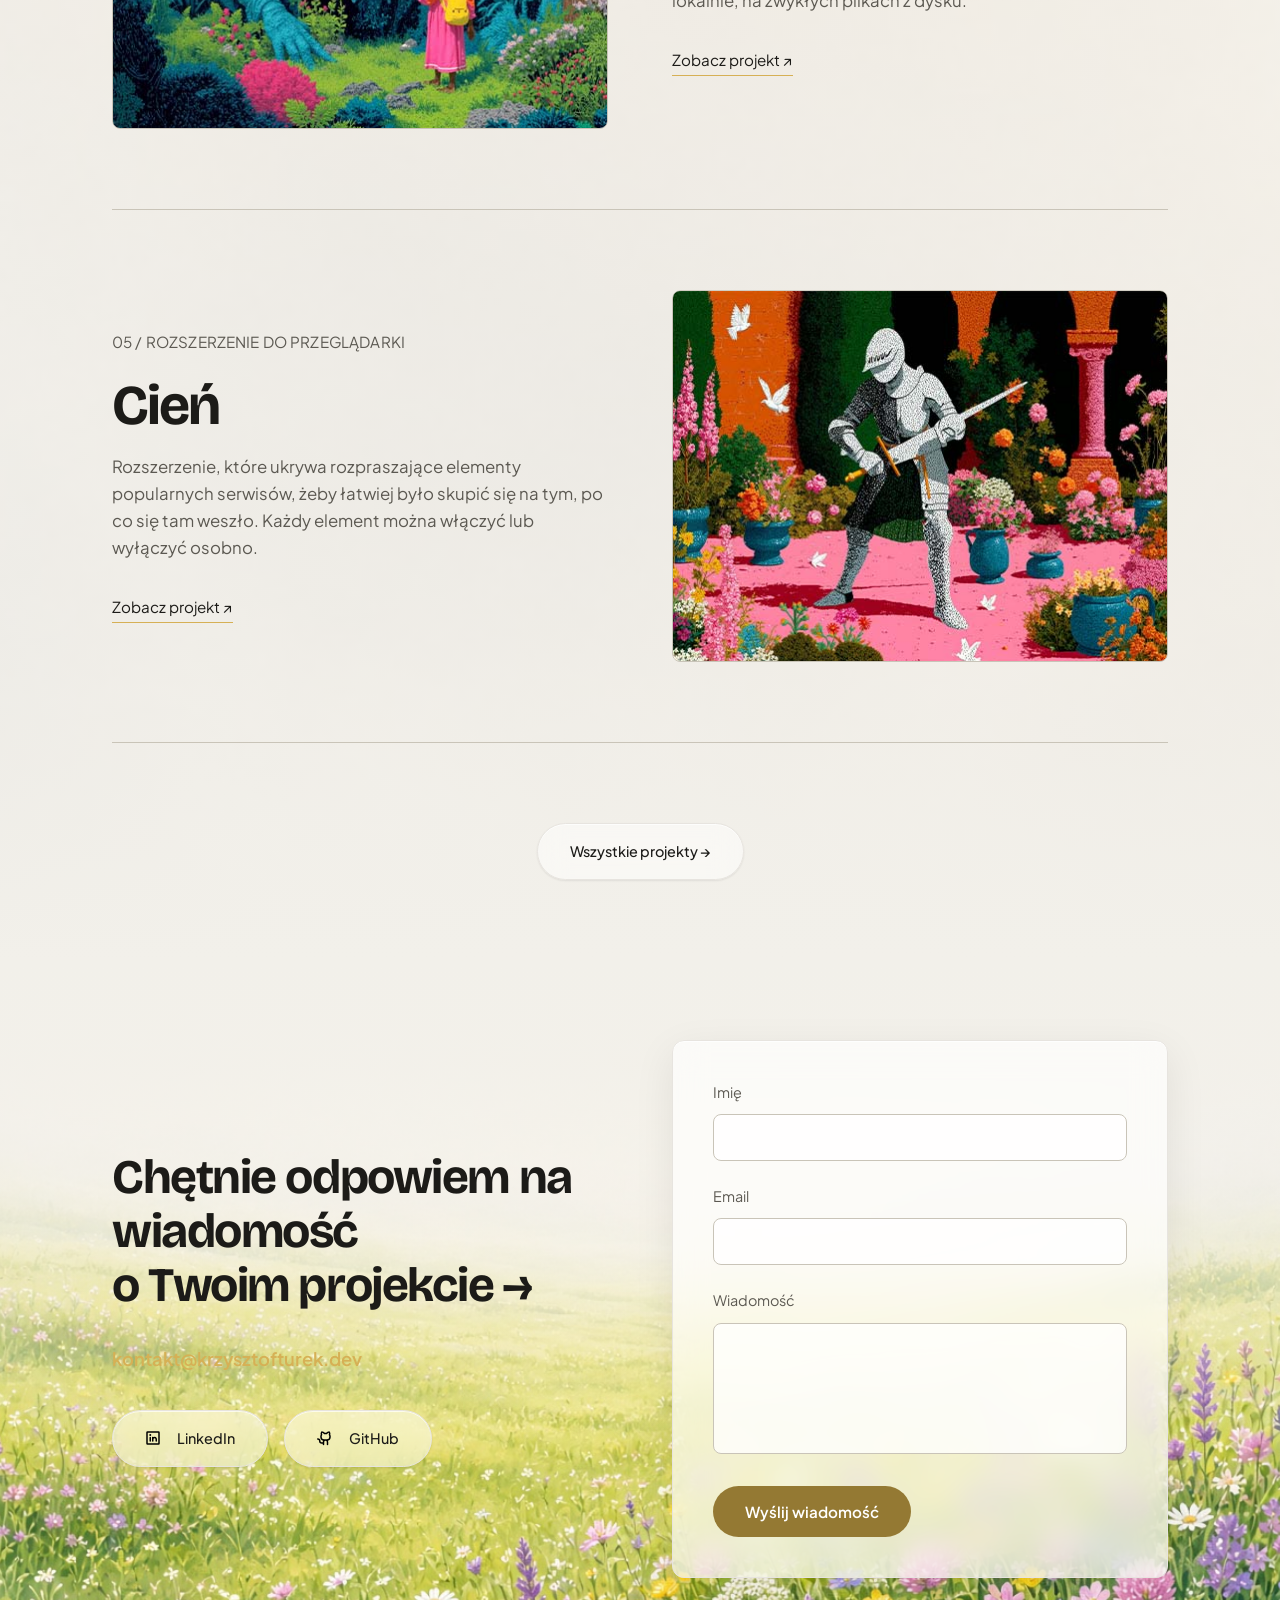
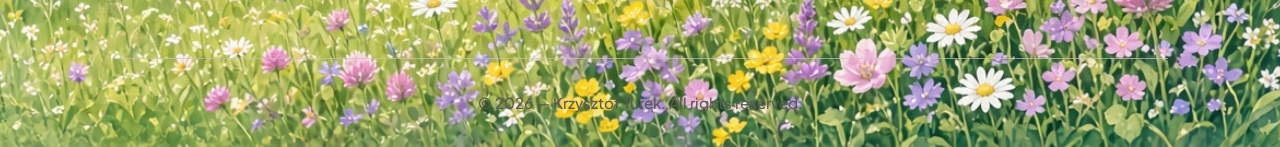
==== commit e31313e2: "feat: add new background images for projects and contact sections; update styles for improved visual" ====
--- a/index.html
+++ b/index.html
@@ -51,7 +51,7 @@
 
     <div class="intro">
       <div class="intro-bg" aria-hidden="true">
-        <img src="assets/images/face_img_bg.png" alt="">
+        <img src="assets/images/landscape-hero-sky.jpg" alt="">
       </div>
 
       <!-- HERO -->
@@ -86,6 +86,7 @@
     </div>
 
     <!-- PROJECTS -->
+    <div class="scene-projects">
     <section class="projects" id="projekty">
       <div class="projects-head">
         <h2 class="projects-title">Wybrane projekty</h2>
@@ -169,8 +170,10 @@
       </div>
 
     </section>
+    </div>
 
     <!-- CONTACT -->
+    <div class="scene-contact">
     <section class="contact" id="kontakt">
       <div class="contact-intro">
         <p class="contact-prompt">Chętnie odpowiem na wiadomość<br>o Twoim projekcie →</p>
@@ -219,11 +222,12 @@
       </form>
     </section>
 
+    <footer class="footer">
+      <span class="byline">© 2026 — Krzysztof Turek. All rights reserved.</span>
+    </footer>
+    </div>
+
   </main>
-
-  <footer class="footer">
-    <span class="byline">© 2026 — Krzysztof Turek. All rights reserved.</span>
-  </footer>
 
   <script src="script.js"></script>
 </body>
--- a/style.css
+++ b/style.css
@@ -1,13 +1,16 @@
 /* ---------- tokens ---------- */
 :root{
-  /* DARK MODE */
-  --bg: #111110;
-  --surface: #1c1c1a;
-  --border: #2e2e2b;
-  --text: #f0f0ee;
-  --muted: #9a9a96;
+  /* LIGHT — pejzaż anime */
+  --bg: #efece4;
+  --surface: #ffffff;
+  --border: #c9c4b8;
+  --text: #1c1b18;
+  --muted: #5c5952;
   --accent: #947933;
-  --accent-bright: #d6b055; /* jaśniejszy odcień do glow / hover */
+  --accent-bright: #d6b055;
+  --fog: #f2f0ea;
+  --glass: color-mix(in srgb, #ffffff 52%, transparent);
+  --glass-strong: color-mix(in srgb, #ffffff 68%, transparent);
 
   --font: "Plus Jakarta Sans", sans-serif;
   --font-display: "Bricolage Grotesque", "Plus Jakarta Sans", sans-serif;
@@ -40,8 +43,8 @@
   inset: 0;
   z-index: 200;
   pointer-events: none;
-  opacity: .07;
-  mix-blend-mode: overlay;
+  opacity: .04;
+  mix-blend-mode: multiply;
   background-image: url("data:image/svg+xml;utf8,<svg xmlns='http://www.w3.org/2000/svg' width='160' height='160'><filter id='n'><feTurbulence type='fractalNoise' baseFrequency='.8' numOctaves='2' stitchTiles='stitch'/></filter><rect width='100%' height='100%' filter='url(%23n)'/></svg>");
 }
 
@@ -49,7 +52,7 @@
 
 ::selection{
   background: var(--accent);
-  color: var(--bg);
+  color: #fff;
 }
 
 /* ---------- shared width ---------- */
@@ -74,10 +77,10 @@
   transition: background .3s ease, border-color .3s ease, backdrop-filter .3s ease;
 }
 .nav.is-scrolled{
-  background: color-mix(in srgb, var(--bg) 72%, transparent);
-  -webkit-backdrop-filter: blur(14px);
-  backdrop-filter: blur(14px);
-  border-bottom-color: var(--border);
+  background: color-mix(in srgb, #ffffff 70%, transparent);
+  -webkit-backdrop-filter: blur(14px) saturate(1.15);
+  backdrop-filter: blur(14px) saturate(1.15);
+  border-bottom-color: color-mix(in srgb, var(--border) 65%, transparent);
 }
 .logo{
   font-family: var(--font-display);
@@ -108,28 +111,30 @@
 }
 .intro-bg img{
   position: absolute;
-  top: 64px;
-  left: 50%;
-  transform: translateX(-50%);
-  height: calc(100% - 64px);
-  width: auto;
-  max-width: none;
+  inset: 0;
+  width: 100%;
+  height: 100%;
+  object-fit: cover;
+  object-position: center 35%;
   display: block;
-  opacity: 0.5;
-}
-.intro-bg::before{
-  content: "";
-  position: absolute;
-  inset: 0;
-}
+}
+/* wygładzenie hero → projekty (tylko dolna krawędź) */
 .intro-bg::after{
   content: "";
   position: absolute;
   left: 0;
   right: 0;
   bottom: 0;
-  height: 384px;
-  background: linear-gradient(to bottom, transparent, var(--bg));
+  height: min(48%, 380px);
+  background: linear-gradient(
+    to bottom,
+    transparent 0%,
+    color-mix(in srgb, var(--fog) 25%, transparent) 40%,
+    color-mix(in srgb, var(--fog) 70%, transparent) 75%,
+    var(--fog) 100%
+  );
+  z-index: 1;
+  pointer-events: none;
 }
 .intro > :not(.intro-bg){
   position: relative;
@@ -144,7 +149,7 @@
   row-gap: 32px;
   align-items: end;
   padding-top: 192px;
-  padding-bottom: 128px;
+  padding-bottom: 160px;
 }
 h1{
   font-family: var(--font-display);
@@ -198,7 +203,7 @@
 /* ---------- about / tech ---------- */
 .about{
   padding-top: 32px;
-  padding-bottom: 0;
+  padding-bottom: 64px;
   text-align: center;
 }
 .about-heading{
@@ -221,19 +226,33 @@
   align-items: center;
   gap: 8px;
   padding: 8px 20px;
-  border: 1px solid var(--border);
+  border: 1px solid color-mix(in srgb, #ffffff 55%, var(--border));
   border-radius: 999px;
-  background: color-mix(in srgb, var(--surface) 60%, transparent);
+  background: var(--glass);
+  -webkit-backdrop-filter: blur(14px) saturate(1.2);
+  backdrop-filter: blur(14px) saturate(1.2);
+  box-shadow:
+    inset 0 1px 0 color-mix(in srgb, #ffffff 70%, transparent),
+    0 1px 2px color-mix(in srgb, #000 8%, transparent);
   cursor: pointer;
-  transition: border-color .25s ease, color .25s ease, transform .25s var(--ease);
+  transition:
+    border-color .25s ease,
+    color .25s ease,
+    background .25s ease,
+    box-shadow .25s ease,
+    transform .25s var(--ease);
 }
 .about-tech li svg{
   flex-shrink: 0;
   opacity: .85;
 }
 .about-tech li:hover{
-  border-color: var(--accent);
+  border-color: color-mix(in srgb, var(--accent) 45%, var(--border));
   color: var(--accent-bright);
+  background: var(--glass-strong);
+  box-shadow:
+    inset 0 1px 0 color-mix(in srgb, #ffffff 80%, transparent),
+    0 6px 18px color-mix(in srgb, #000 10%, transparent);
   transform: translateY(-3px);
 }
 
@@ -386,17 +405,42 @@
   border-radius: 999px;
   font-size: 0.9rem;
   font-weight: 500;
-  transition: border-color 0.2s ease, background 0.2s ease, color .2s ease, transform .25s var(--ease);
+  transition: border-color 0.2s ease, background 0.2s ease, color .2s ease, box-shadow .25s ease, transform .25s var(--ease);
+}
+.btn-hero{
+  background: var(--glass);
+  border-color: color-mix(in srgb, #ffffff 55%, var(--border));
+  -webkit-backdrop-filter: blur(14px) saturate(1.2);
+  backdrop-filter: blur(14px) saturate(1.2);
+  box-shadow:
+    inset 0 1px 0 color-mix(in srgb, #ffffff 70%, transparent),
+    0 1px 2px color-mix(in srgb, #000 8%, transparent);
+}
+.social-btn{
+  border-color: color-mix(in srgb, #ffffff 55%, var(--border));
+  background: var(--glass);
+  -webkit-backdrop-filter: blur(14px) saturate(1.2);
+  backdrop-filter: blur(14px) saturate(1.2);
+  box-shadow:
+    inset 0 1px 0 color-mix(in srgb, #ffffff 70%, transparent),
+    0 1px 2px color-mix(in srgb, #000 8%, transparent);
 }
 .social-btn img{
   width: 16px;
   height: 16px;
-  filter: invert(1);
-}
-.btn-hero:hover, .btn-hero:focus-visible,
+}
+.btn-hero:hover, .btn-hero:focus-visible{
+  border-color: color-mix(in srgb, var(--accent) 45%, var(--border));
+  background: var(--glass-strong);
+  color: var(--accent-bright);
+}
 .social-btn:hover, .social-btn:focus-visible{
-  border-color: var(--accent);
-  background: var(--surface);
+  border-color: color-mix(in srgb, var(--accent) 45%, var(--border));
+  color: var(--accent-bright);
+  background: var(--glass-strong);
+  box-shadow:
+    inset 0 1px 0 color-mix(in srgb, #ffffff 80%, transparent),
+    0 6px 18px color-mix(in srgb, #000 10%, transparent);
 }
 
 .contact-form{
@@ -404,9 +448,14 @@
   flex-direction: column;
   gap: 32px;
   padding: 40px;
-  background: var(--surface);
-  border: 1px solid var(--border);
+  background: var(--glass-strong);
+  border: 1px solid color-mix(in srgb, #ffffff 55%, var(--border));
   border-radius: 12px;
+  -webkit-backdrop-filter: blur(16px) saturate(1.15);
+  backdrop-filter: blur(16px) saturate(1.15);
+  box-shadow:
+    inset 0 1px 0 color-mix(in srgb, #ffffff 75%, transparent),
+    0 12px 40px color-mix(in srgb, #000 8%, transparent);
 }
 .form-fields{
   display: flex;
@@ -427,7 +476,7 @@
   font-family: var(--font);
   font-size: 1rem;
   color: var(--text);
-  background: var(--bg);
+  background: color-mix(in srgb, #ffffff 78%, transparent);
   border: 1px solid var(--border);
   border-radius: 8px;
   padding: 12px 14px;
@@ -469,7 +518,7 @@
   align-self: flex-start;
   padding: 16px 32px;
   background: var(--accent);
-  color: var(--bg);
+  color: #fff;
   font-family: var(--font);
   font-size: 0.95rem;
   font-weight: 600;
@@ -490,6 +539,11 @@
   padding-bottom: 32px;
   position: relative;
   text-align: center;
+  max-width: var(--max-w);
+  margin-left: auto;
+  margin-right: auto;
+  padding-left: 32px;
+  padding-right: 32px;
 }
 .footer::before{
   content: "";
@@ -497,7 +551,7 @@
   top: 0;
   left: 32px;
   right: 32px;
-  border-top: 1px solid var(--border);
+  border-top: 1px solid color-mix(in srgb, var(--border) 70%, transparent);
 }
 
 /* ---------- responsive ---------- */
@@ -511,7 +565,7 @@
   .hero{
     row-gap: 32px;
     padding-top: 96px;
-    padding-bottom: 32px;
+    padding-bottom: 48px;
   }
   .hero h1, .hero-desc{
     grid-column: 1;
@@ -527,9 +581,9 @@
     justify-content: center;
     text-align: center;
   }
-  .intro-bg img{ opacity: 0.3; }
-
-  .about{ padding-top: 32px; padding-bottom: 0; }
+  .intro-bg img{ object-position: center 40%; }
+
+  .about{ padding-top: 32px; padding-bottom: 40px; }
 
   .project-row{
     gap: 32px;
@@ -553,10 +607,64 @@
 /* ---------- accessibility ---------- */
 a:focus-visible{ outline: 2px solid var(--accent-bright); outline-offset: 3px; }
 
+/* ---------- sceny: mgła projektów + łąka kontaktu ---------- */
+.scene-projects{
+  position: relative;
+  background-color: var(--fog);
+  background-image: url("assets/images/fog-projects.jpg");
+  background-size: cover;
+  background-position: center;
+  background-repeat: no-repeat;
+}
+.scene-projects::before{
+  content: "";
+  position: absolute;
+  inset: 0;
+  pointer-events: none;
+  /* krawędzie = pełna mgła (zlewa się z hero/kontaktem), środek lekko pokazuje teksturę */
+  background: linear-gradient(
+    to bottom,
+    var(--fog) 0%,
+    color-mix(in srgb, var(--fog) 82%, transparent) 10%,
+    color-mix(in srgb, var(--fog) 68%, transparent) 50%,
+    color-mix(in srgb, var(--fog) 82%, transparent) 90%,
+    var(--fog) 100%
+  );
+}
+.scene-projects > *{ position: relative; z-index: 1; }
+
+.scene-contact{
+  position: relative;
+  background-color: var(--fog);
+  background-image: url("assets/images/landscape-contact-flowers.jpg");
+  background-size: cover;
+  background-position: center bottom;
+  background-repeat: no-repeat;
+}
+.scene-contact::before{
+  content: "";
+  position: absolute;
+  left: 0;
+  right: 0;
+  top: 0;
+  height: min(62%, 520px);
+  pointer-events: none;
+  background: linear-gradient(
+    to bottom,
+    var(--fog) 0%,
+    color-mix(in srgb, var(--fog) 92%, transparent) 22%,
+    color-mix(in srgb, var(--fog) 55%, transparent) 55%,
+    color-mix(in srgb, var(--fog) 18%, transparent) 82%,
+    transparent 100%
+  );
+  z-index: 0;
+}
+.scene-contact > *{ position: relative; z-index: 1; }
+
 /* ---------- landing: rozbudowana sekcja projektów ---------- */
 .projects{
   padding-top: 80px;
-  padding-bottom: 0;
+  padding-bottom: 80px;
 }
 .projects-head{
   padding-bottom: 80px;
@@ -605,7 +713,7 @@
 }
 
 @media (max-width: 720px){
-  .projects{ padding-top: 40px; padding-bottom: 0; }
+  .projects{ padding-top: 40px; padding-bottom: 48px; }
   .projects-head{ padding-bottom: 40px; }
   .projects-more{ padding-top: 40px; }
 }
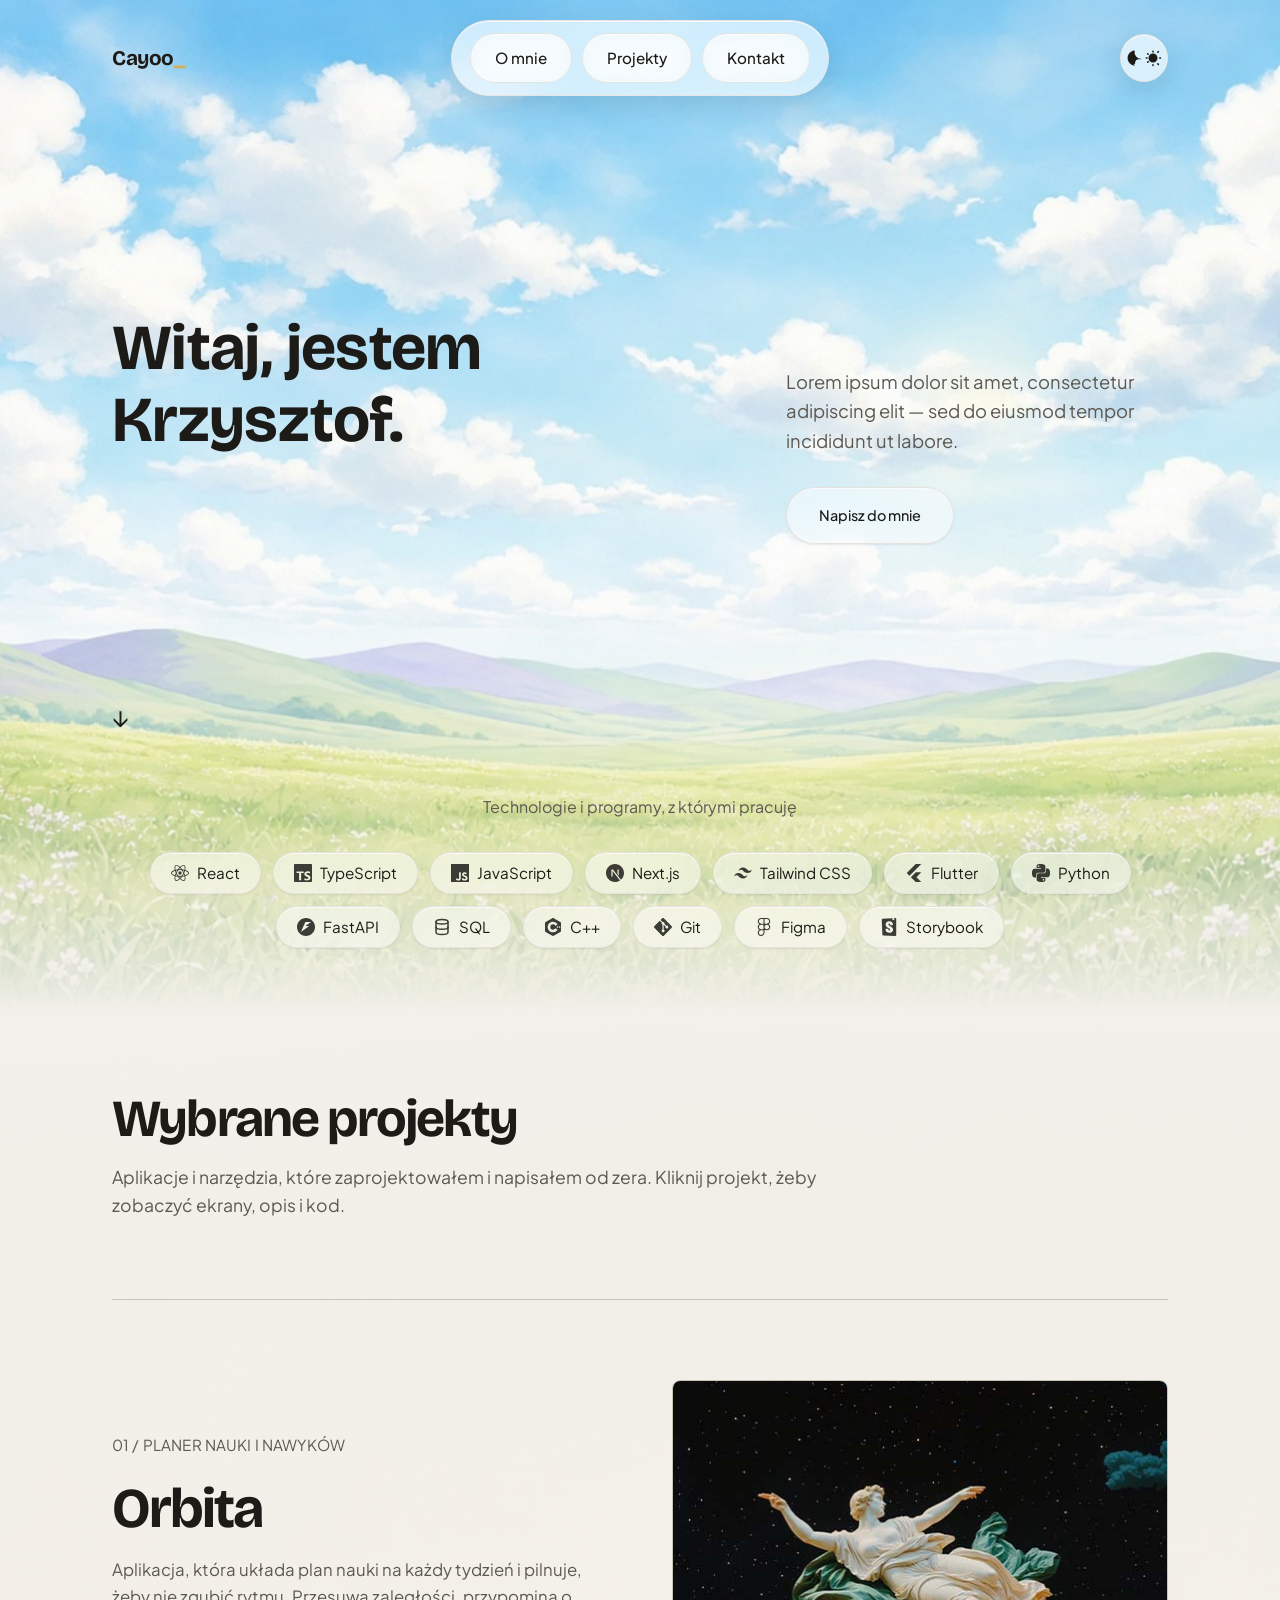
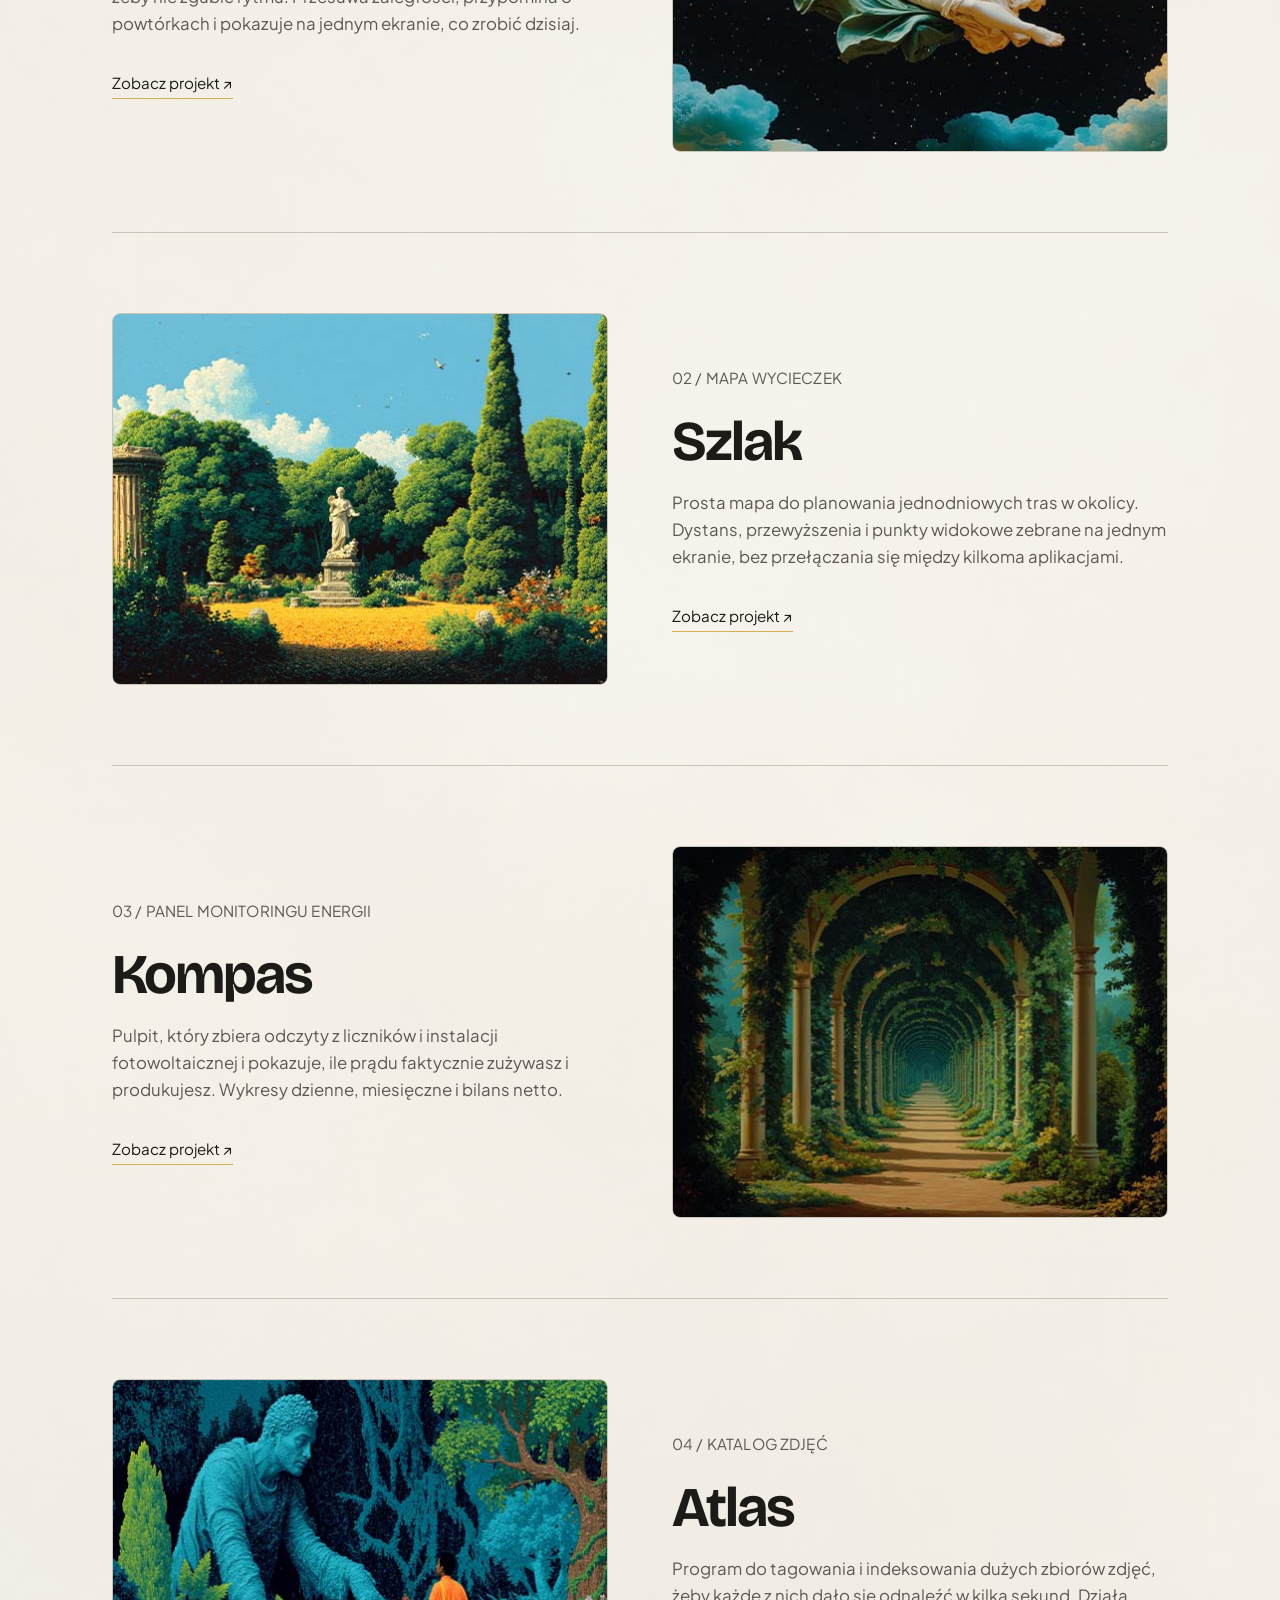
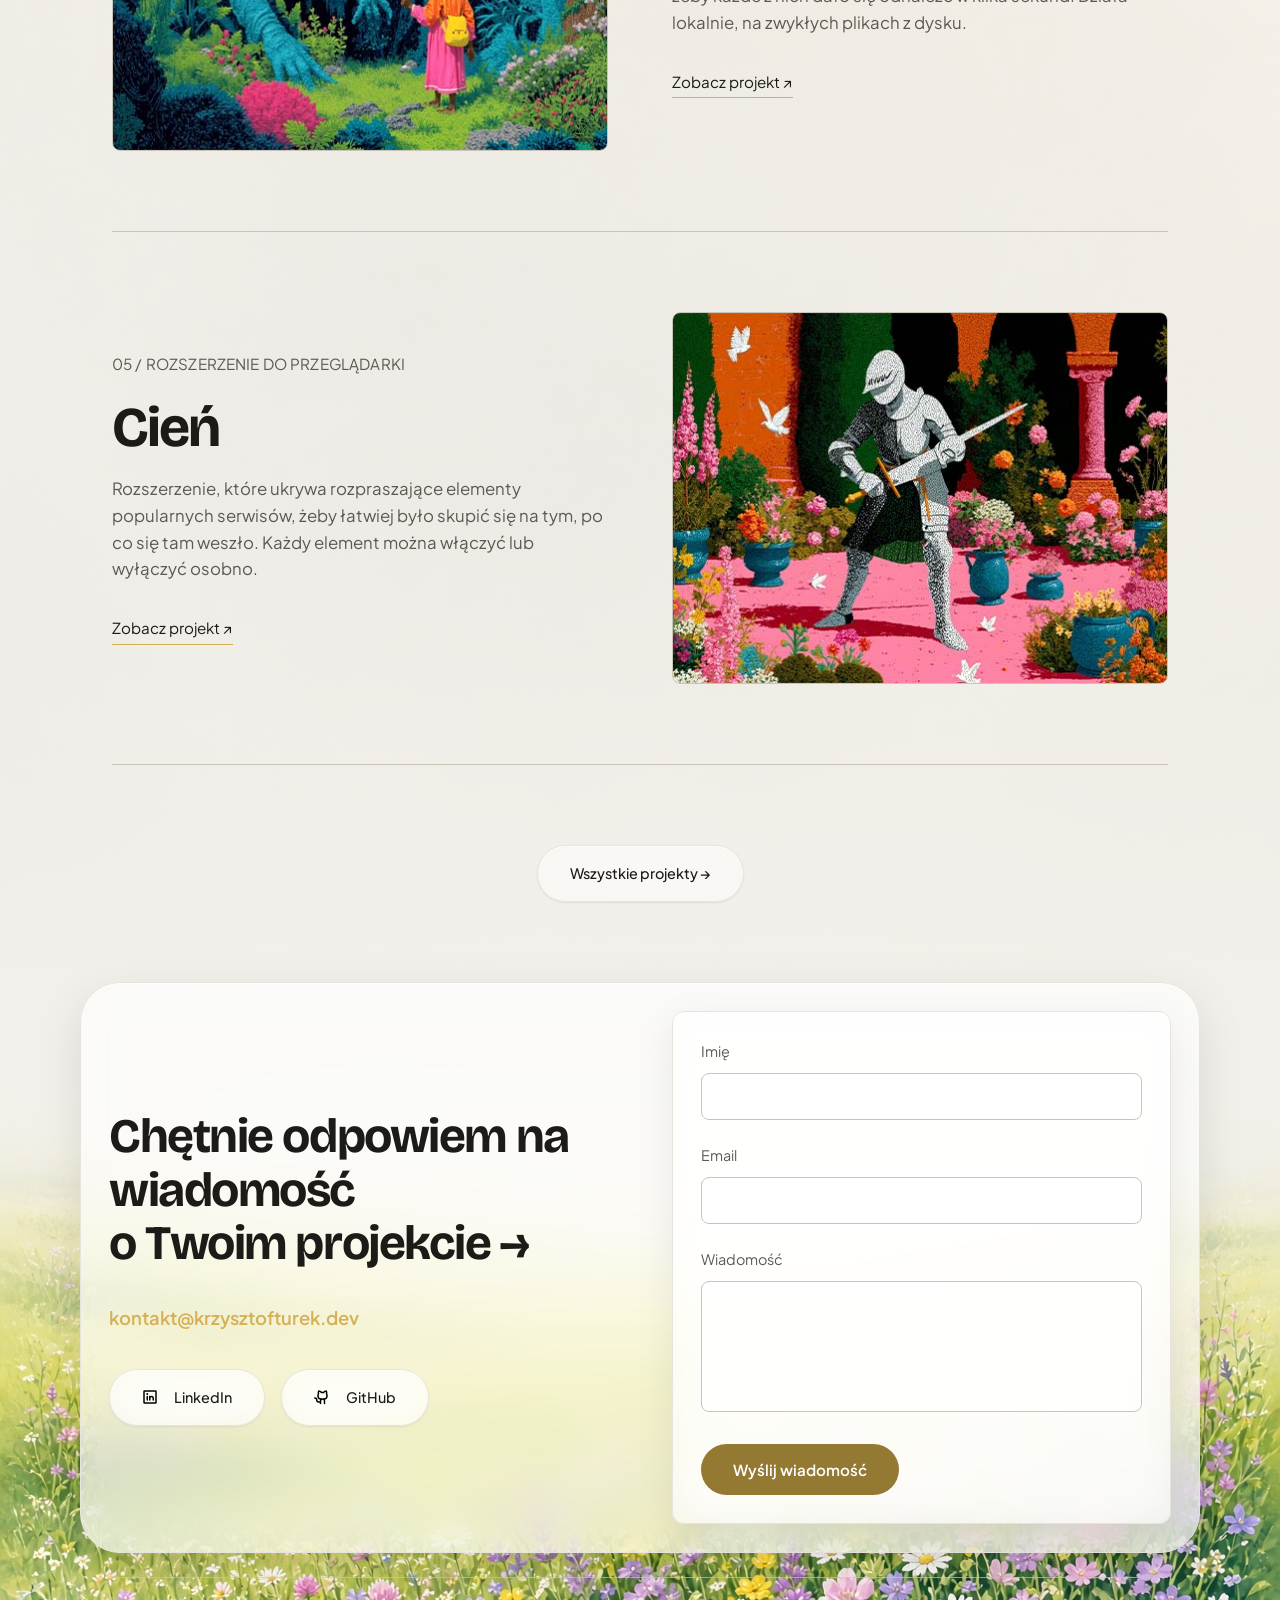
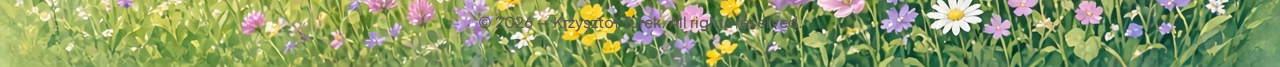
==== commit 0411afc9: "feat: implement theme toggle button and enhance navigation structure; update styles for improved lay" ====
--- a/index.html
+++ b/index.html
@@ -38,14 +38,24 @@
 
 <body>
 
-  <header class="nav">
+  <div class="nav-wrap">
     <a href="#top" class="logo">Cayoo<span class="logo-dot">_</span></a>
-    <nav class="nav-links">
-      <a href="#top" class="nav-about">O mnie</a>
-      <a href="#projekty">Projekty</a>
-      <a href="#kontakt">Kontakt</a>
-    </nav>
-  </header>
+    <header class="nav">
+      <nav class="nav-links">
+        <a href="#top" class="nav-about">O mnie</a>
+        <a href="#projekty">Projekty</a>
+        <a href="#kontakt">Kontakt</a>
+      </nav>
+    </header>
+    <button type="button" class="theme-toggle" aria-label="Przełącz motyw jasny/ciemny" title="Motyw">
+      <svg class="theme-toggle-icon theme-toggle-icon--moon" viewBox="0 0 24 24" width="18" height="18" aria-hidden="true" focusable="false">
+        <path fill="currentColor" d="M12.1 22c-5.2 0-9.4-4-9.9-9.1C1.7 7.5 5.7 2.6 11 2c.4 0 .7.4.6.8A8.5 8.5 0 0 0 20.2 13c.1.3-.2.7-.6.7-.5 0-1 .1-1.5.1H17c-2.8 0-4.9 2.2-4.9 5v.2c0 .4-.3.8-.7.9-.4.1-.8.1-1.3.1Z"/>
+      </svg>
+      <svg class="theme-toggle-icon theme-toggle-icon--sun" viewBox="0 0 24 24" width="18" height="18" aria-hidden="true" focusable="false" hidden>
+        <path fill="currentColor" d="M12 18a6 6 0 1 1 0-12 6 6 0 0 1 0 12Zm0-16a1 1 0 0 1 1 1v1a1 1 0 1 1-2 0V3a1 1 0 0 1 1-1Zm0 18a1 1 0 0 1 1 1v1a1 1 0 1 1-2 0v-1a1 1 0 0 1 1-1ZM4.2 5.6a1 1 0 0 1 1.4 0l.7.7a1 1 0 0 1-1.4 1.4l-.7-.7a1 1 0 0 1 0-1.4Zm13.5 13.5a1 1 0 0 1 1.4 0l.7.7a1 1 0 1 1-1.4 1.4l-.7-.7a1 1 0 0 1 0-1.4ZM2 12a1 1 0 0 1 1-1h1a1 1 0 1 1 0 2H3a1 1 0 0 1-1-1Zm18 0a1 1 0 0 1 1-1h1a1 1 0 1 1 0 2h-1a1 1 0 0 1-1-1ZM4.2 18.4a1 1 0 0 1 0-1.4l.7-.7a1 1 0 1 1 1.4 1.4l-.7.7a1 1 0 0 1-1.4 0Zm13.5-13.5a1 1 0 0 1 0-1.4l.7-.7a1 1 0 1 1 1.4 1.4l-.7.7a1 1 0 0 1-1.4 0Z"/>
+      </svg>
+    </button>
+  </div>
 
   <main id="top">
 
--- a/style.css
+++ b/style.css
@@ -21,8 +21,8 @@
 *{ box-sizing: border-box; }
 
 html{
-  /* ≈ wysokość sticky headera; odstęp tytułu daje .projects { padding-top } */
-  scroll-padding-top: 88px;
+  /* ≈ wysokość wiszącego pill-headera */
+  scroll-padding-top: 96px;
   scroll-behavior: smooth;
 }
 
@@ -64,29 +64,27 @@
   padding-right: 32px;
 }
 
-/* ---------- nav ---------- */
-.nav{
-  display: flex;
-  justify-content: space-between;
-  align-items: center;
-  padding: 32px max(32px, calc(50% - var(--max-w) / 2 + 32px));
-  position: sticky;
+/* ---------- nav — logo z lewej + wiszący liquid glass pill ---------- */
+.nav-wrap{
+  position: fixed;
   top: 0;
+  left: 0;
+  right: 0;
   z-index: 100;
-  border-bottom: 1px solid transparent;
-  transition: background .3s ease, border-color .3s ease, backdrop-filter .3s ease;
-}
-.nav.is-scrolled{
-  background: color-mix(in srgb, #ffffff 70%, transparent);
-  -webkit-backdrop-filter: blur(14px) saturate(1.15);
-  backdrop-filter: blur(14px) saturate(1.15);
-  border-bottom-color: color-mix(in srgb, var(--border) 65%, transparent);
+  display: grid;
+  grid-template-columns: 1fr auto 1fr;
+  align-items: center;
+  padding: 20px max(32px, calc(50% - var(--max-w) / 2 + 32px));
+  pointer-events: none;
 }
 .logo{
+  pointer-events: auto;
+  justify-self: start;
   font-family: var(--font-display);
   font-weight: 700;
   font-size: 1.3rem;
   letter-spacing: -0.02em;
+  flex-shrink: 0;
 }
 .logo-dot{
   color: var(--accent-bright);
@@ -94,13 +92,95 @@
   animation: blink 1.1s steps(1) infinite;
 }
 @keyframes blink{ 50%{ opacity: 0; } }
-.nav-links{ display: flex; gap: 32px; }
+.nav{
+  pointer-events: auto;
+  grid-column: 2;
+  display: flex;
+  align-items: center;
+  width: max-content;
+  max-width: calc(100vw - 48px);
+  padding: 12px 18px;
+  border-radius: 999px;
+  border: 1px solid color-mix(in srgb, #ffffff 60%, var(--border));
+  background: var(--glass-strong);
+  -webkit-backdrop-filter: blur(18px) saturate(1.25);
+  backdrop-filter: blur(18px) saturate(1.25);
+  box-shadow:
+    inset 0 1px 0 color-mix(in srgb, #ffffff 75%, transparent),
+    0 8px 28px color-mix(in srgb, #000 10%, transparent);
+  transition: background .3s ease, box-shadow .3s ease;
+}
+.nav.is-scrolled{
+  background: color-mix(in srgb, #ffffff 78%, transparent);
+  box-shadow:
+    inset 0 1px 0 color-mix(in srgb, #ffffff 80%, transparent),
+    0 10px 32px color-mix(in srgb, #000 12%, transparent);
+}
+.nav-links{
+  display: flex;
+  align-items: center;
+  gap: 10px;
+}
+.nav-links a{
+  display: inline-flex;
+  align-items: center;
+  padding: 12px 24px;
+  border-radius: 999px;
+  border: 1px solid color-mix(in srgb, #ffffff 55%, var(--border));
+  background: var(--glass);
+  -webkit-backdrop-filter: blur(10px) saturate(1.15);
+  backdrop-filter: blur(10px) saturate(1.15);
+  box-shadow: inset 0 1px 0 color-mix(in srgb, #ffffff 65%, transparent);
+  font-size: 0.95rem;
+  font-weight: 500;
+  transition: border-color .2s ease, background .2s ease, color .2s ease, box-shadow .2s ease;
+}
+.nav-links a:hover,
+.nav-links a:focus-visible{
+  color: var(--accent-bright);
+  background: var(--glass-strong);
+  border-color: color-mix(in srgb, var(--accent) 40%, var(--border));
+}
+.nav-links a[aria-current="page"]{
+  color: var(--accent-bright);
+  background: var(--glass-strong);
+  border-color: color-mix(in srgb, var(--accent) 45%, var(--border));
+}
+.theme-toggle{
+  pointer-events: auto;
+  justify-self: end;
+  grid-column: 3;
+  display: inline-flex;
+  align-items: center;
+  justify-content: center;
+  width: 48px;
+  height: 48px;
+  padding: 0;
+  border-radius: 999px;
+  border: 1px solid color-mix(in srgb, #ffffff 55%, var(--border));
+  background: var(--glass-strong);
+  -webkit-backdrop-filter: blur(18px) saturate(1.25);
+  backdrop-filter: blur(18px) saturate(1.25);
+  box-shadow:
+    inset 0 1px 0 color-mix(in srgb, #ffffff 75%, transparent),
+    0 8px 28px color-mix(in srgb, #000 10%, transparent);
+  color: var(--text);
+  cursor: pointer;
+  transition: border-color .2s ease, background .2s ease, color .2s ease, box-shadow .2s ease;
+}
+.theme-toggle:hover,
+.theme-toggle:focus-visible{
+  color: var(--accent-bright);
+  background: var(--glass);
+  border-color: color-mix(in srgb, var(--accent) 40%, var(--border));
+}
+.theme-toggle-icon{ display: block; }
 
 /* ---------- intro / hero ---------- */
 .intro{
   position: relative;
-  margin-top: -128px;
-  padding-top: 128px;
+  margin-top: 0;
+  padding-top: 120px;
 }
 .intro-bg{
   position: absolute;
@@ -285,15 +365,9 @@
   margin: 0 0 32px;
   max-width: 22ch;
 }
-.nav-links a,
 .project-link{
   display: inline-block;
   font-size: 0.95rem;
-}
-.nav-links a{ transition: color .2s ease; }
-.nav-links a:hover, .nav-links a:focus-visible{ color: var(--accent-bright); }
-
-.project-link{
   padding-bottom: 4px;
   background: linear-gradient(var(--accent-bright), var(--accent-bright)) left bottom / 100% 1px no-repeat;
   transition: background-size .35s var(--ease), color .2s ease;
@@ -363,12 +437,23 @@
 
 /* ---------- contact ---------- */
 .contact{
+  --contact-radius: 40px;
+  --contact-pad: 28px;
   display: grid;
   grid-template-columns: 1fr 1fr;
   gap: 64px;
   align-items: center;
-  padding-top: 80px;
-  padding-bottom: 80px;
+  padding: var(--contact-pad);
+  margin-top: 0;
+  margin-bottom: 24px;
+  border-radius: var(--contact-radius);
+  border: 1px solid color-mix(in srgb, #ffffff 55%, var(--border));
+  background: var(--glass-strong);
+  -webkit-backdrop-filter: blur(20px) saturate(1.2);
+  backdrop-filter: blur(20px) saturate(1.2);
+  box-shadow:
+    inset 0 1px 0 color-mix(in srgb, #ffffff 75%, transparent),
+    0 16px 48px color-mix(in srgb, #000 10%, transparent);
 }
 .contact-intro{ align-self: center; }
 .contact-prompt{
@@ -447,10 +532,11 @@
   display: flex;
   flex-direction: column;
   gap: 32px;
-  padding: 40px;
-  background: var(--glass-strong);
+  padding: 28px;
+  background: var(--glass);
   border: 1px solid color-mix(in srgb, #ffffff 55%, var(--border));
-  border-radius: 12px;
+  /* zagnieżdżony radius = zewnętrzny − padding sekcji */
+  border-radius: calc(var(--contact-radius) - var(--contact-pad));
   -webkit-backdrop-filter: blur(16px) saturate(1.15);
   backdrop-filter: blur(16px) saturate(1.15);
   box-shadow:
@@ -556,10 +642,24 @@
 
 /* ---------- responsive ---------- */
 @media (max-width: 720px){
-  .nav{ padding-top: 24px; padding-bottom: 24px; }
+  .nav-wrap{
+    padding: 14px 20px;
+    grid-template-columns: auto 1fr auto;
+    gap: 10px;
+  }
+  .nav{
+    grid-column: 2;
+    justify-self: center;
+    padding: 10px 14px;
+  }
+  .theme-toggle{
+    width: 44px;
+    height: 44px;
+  }
   .nav-links .nav-about{ display: none; }
-
-  .intro{ margin-top: -96px; padding-top: 96px; }
+  .nav-links a{ padding: 10px 16px; font-size: 0.88rem; }
+
+  .intro{ padding-top: 100px; }
 
   .hero, .project-row, .contact{ grid-template-columns: 1fr; align-items: start; }
   .hero{
@@ -594,11 +694,12 @@
   article.project-row:nth-of-type(even) .project-image{ order: -1; }
 
   .contact{
+    --contact-radius: 28px;
+    --contact-pad: 24px;
     gap: 32px;
-    padding-top: 40px;
-    padding-bottom: 40px;
+    margin-bottom: 16px;
   }
-  .contact-form{ padding: 24px; }
+  .contact-form{ padding: 20px; }
   .form-fields{ gap: 16px; }
 
   .footer .byline{ font-size: 0.78rem; }
@@ -635,6 +736,7 @@
 
 .scene-contact{
   position: relative;
+  /* bez padding-top: odstęp nad kontaktem daje .projects-more (CTA na środku) */
   background-color: var(--fog);
   background-image: url("assets/images/landscape-contact-flowers.jpg");
   background-size: cover;
@@ -664,7 +766,8 @@
 /* ---------- landing: rozbudowana sekcja projektów ---------- */
 .projects{
   padding-top: 80px;
-  padding-bottom: 80px;
+  /* dolny odstęp bierze .projects-more — żeby CTA było na środku między hr a kontaktem */
+  padding-bottom: 0;
 }
 .projects-head{
   padding-bottom: 80px;
@@ -706,16 +809,17 @@
 .projects-more{
   display: flex;
   justify-content: center;
-  padding-top: 80px;
+  /* równy odstęp od hr nad CTA i od sekcji kontakt pod nim */
+  padding-block: 80px;
 }
 .projects-more .btn-hero{
   margin-left: 0;
 }
 
 @media (max-width: 720px){
-  .projects{ padding-top: 40px; padding-bottom: 48px; }
+  .projects{ padding-top: 40px; padding-bottom: 0; }
   .projects-head{ padding-bottom: 40px; }
-  .projects-more{ padding-top: 40px; }
+  .projects-more{ padding-block: 40px; }
 }
 
 @media (prefers-reduced-motion: reduce){
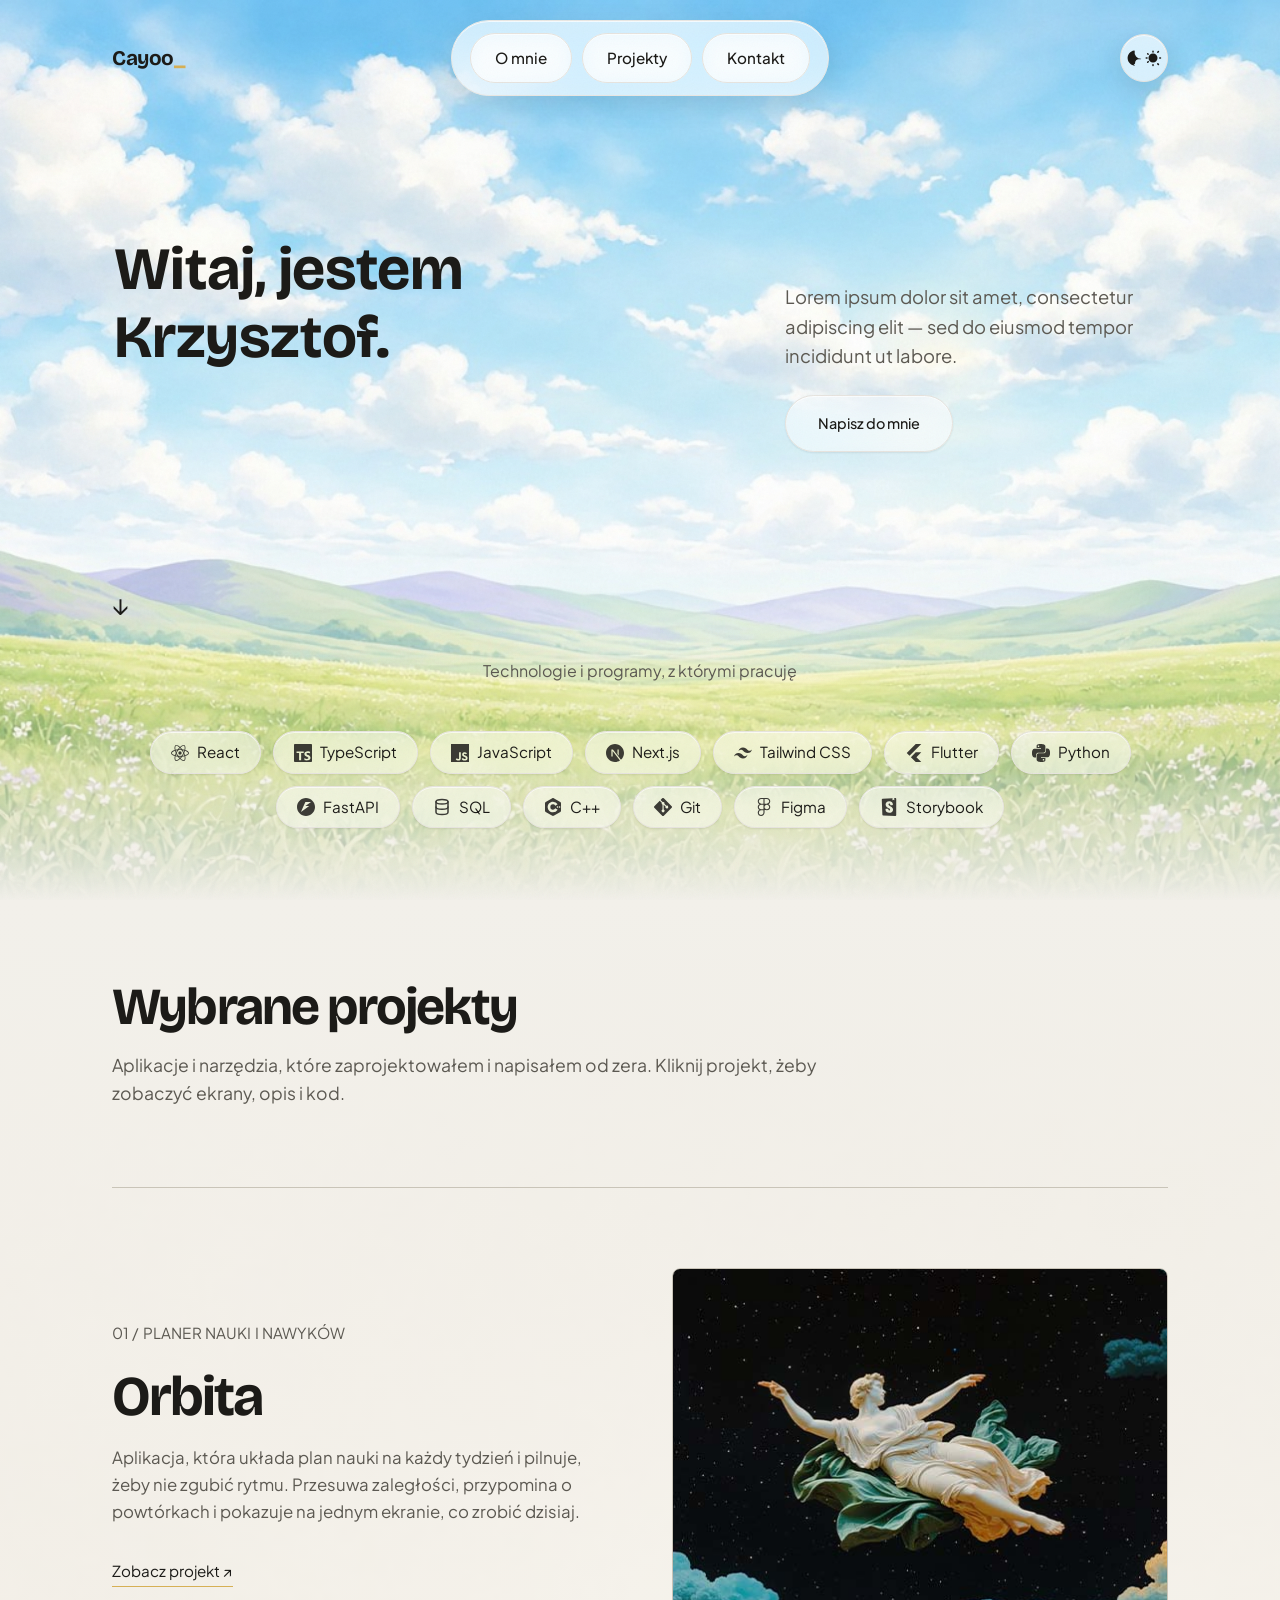
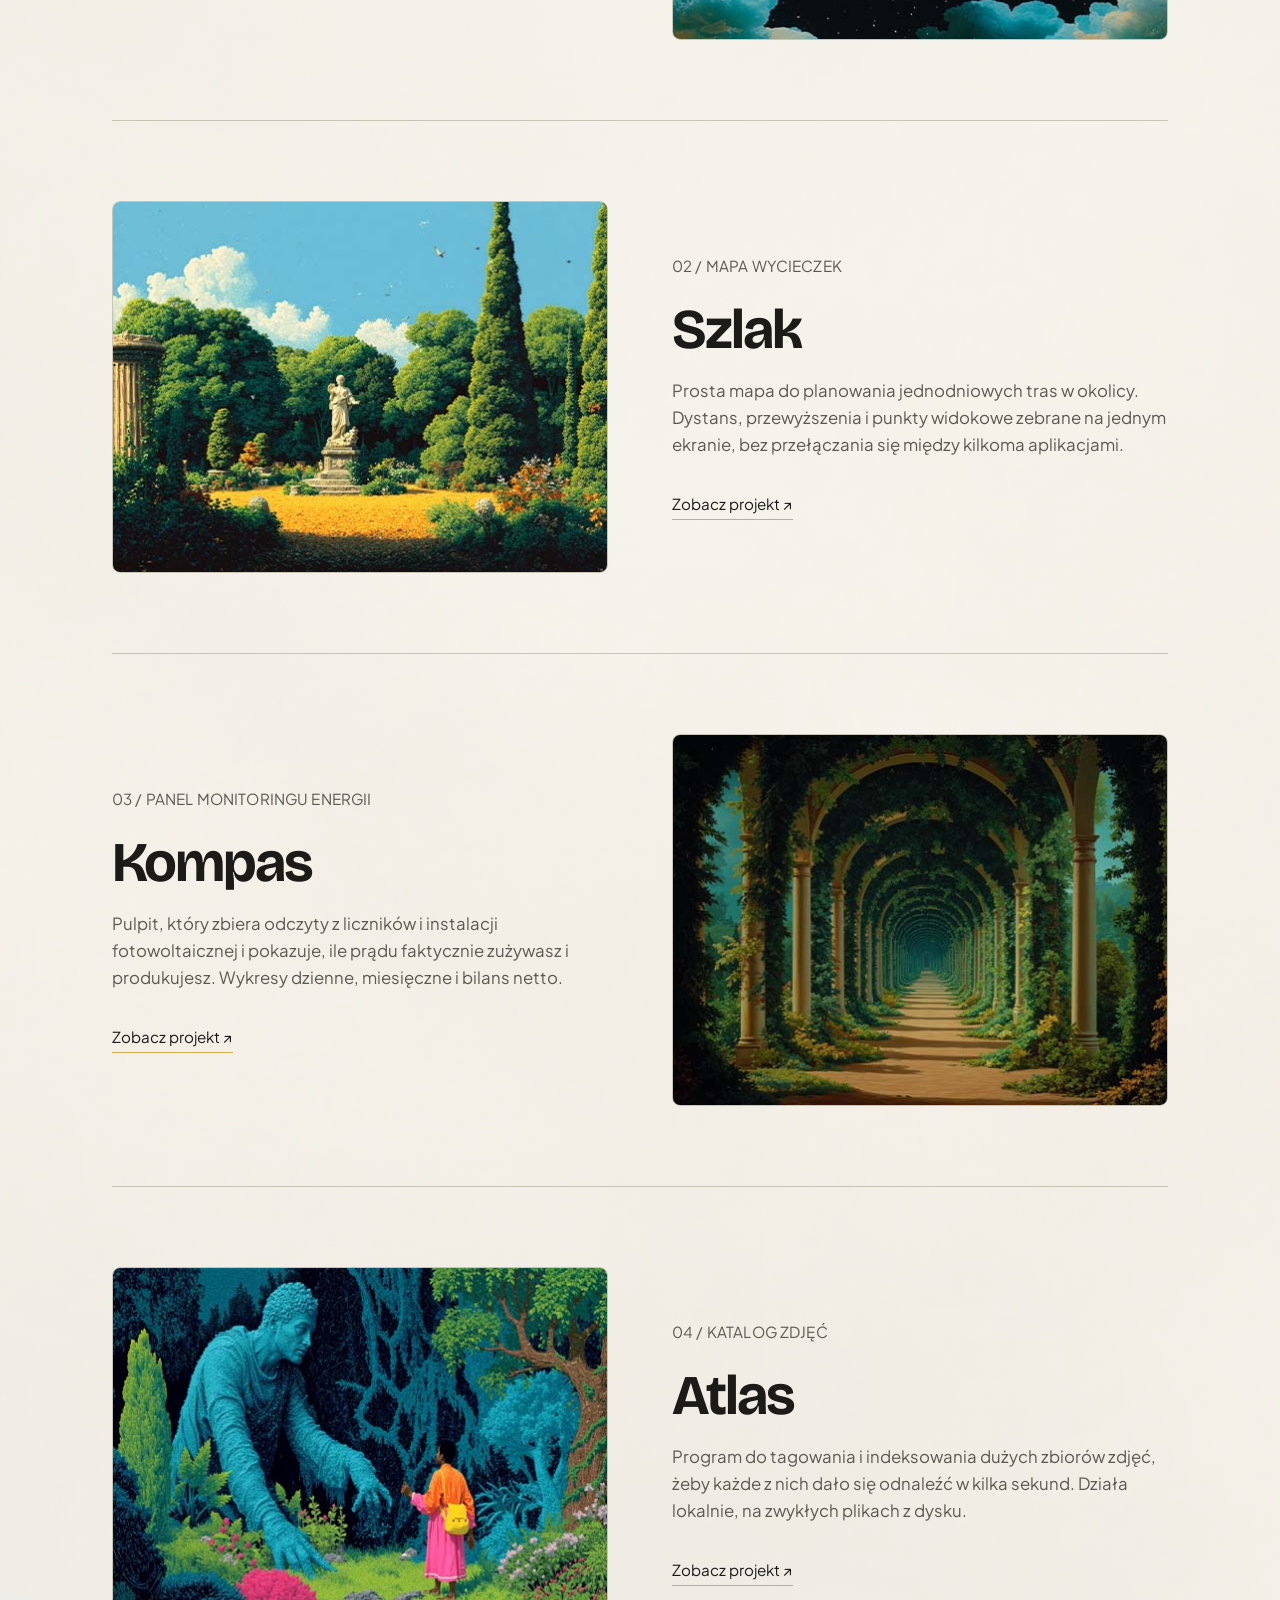
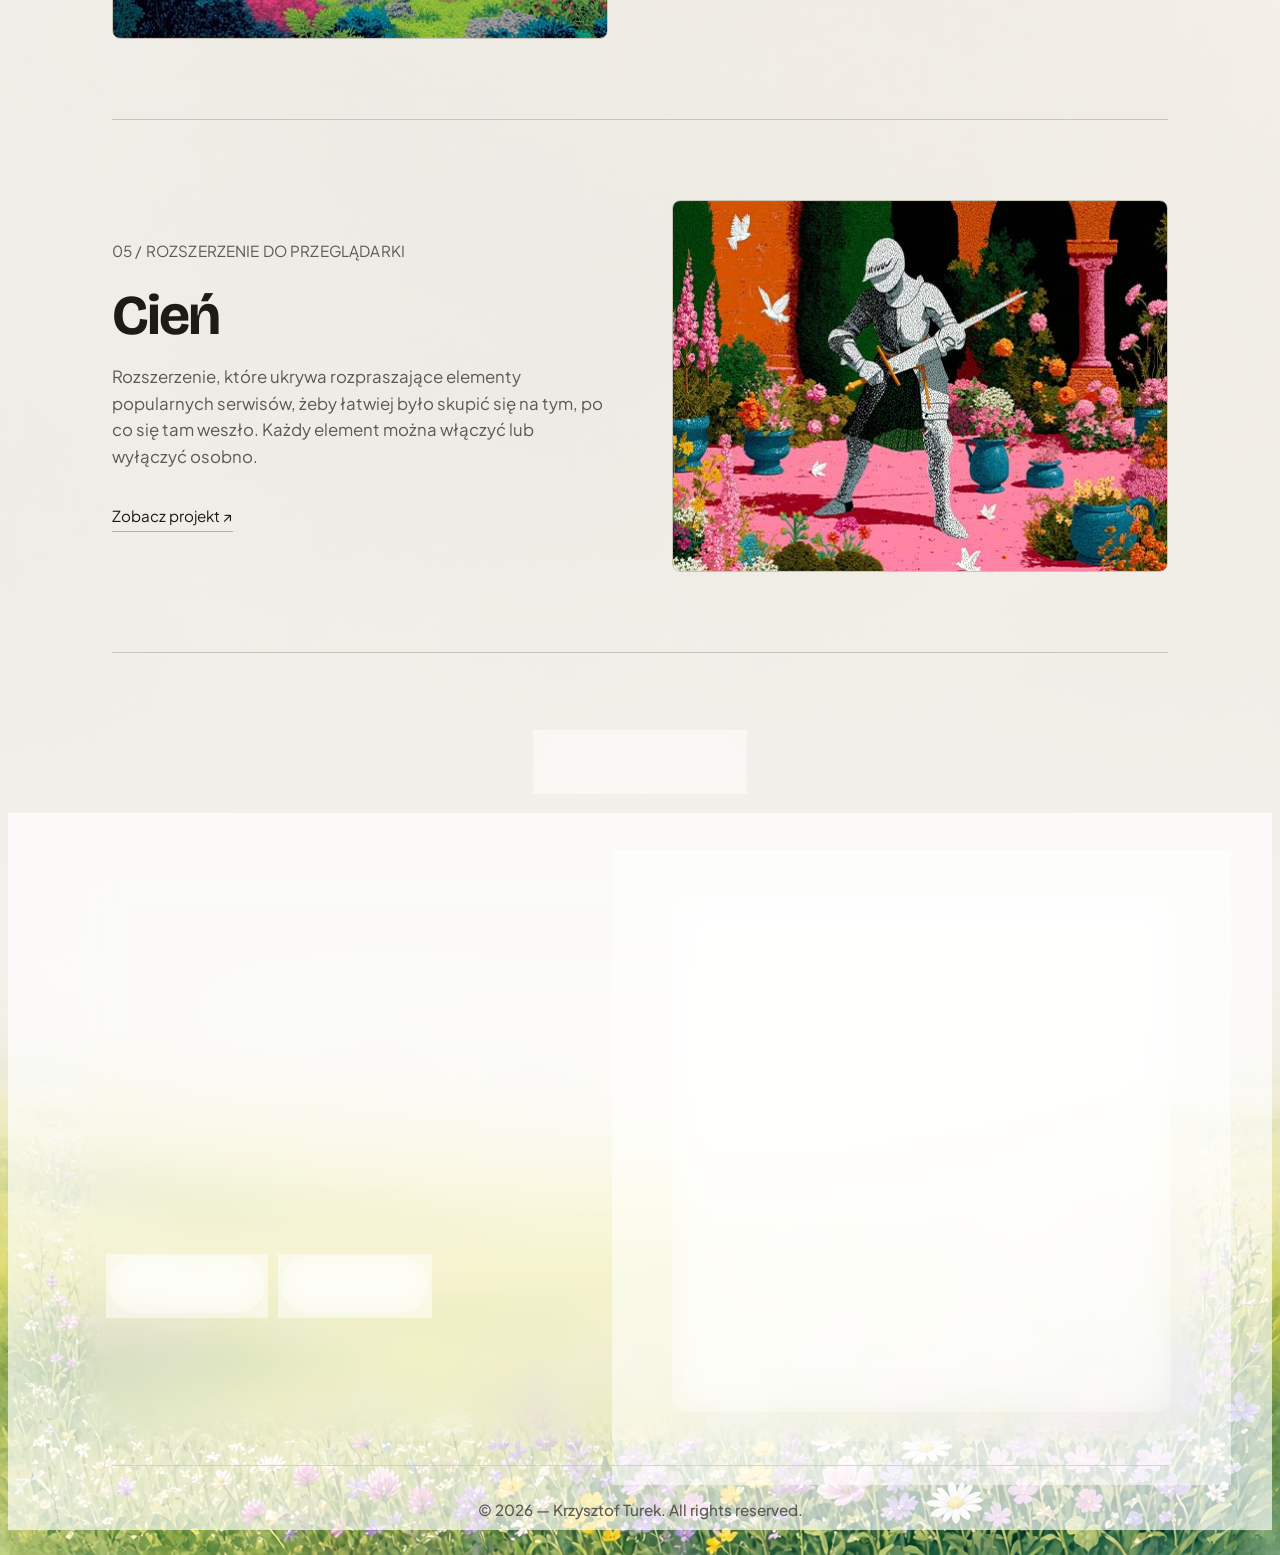
==== commit 0e01874a: "feat: enhance project section accessibility and layout; adjust scroll margins and improve responsive" ====
--- a/index.html
+++ b/index.html
@@ -92,14 +92,16 @@
           <li><svg viewBox="0 0 24 24" width="18" height="18" fill="currentColor" aria-hidden="true" focusable="false"><path d="M15.852 8.981h-4.588V0h4.588c2.476 0 4.49 2.014 4.49 4.49s-2.014 4.491-4.49 4.491zM12.735 7.51h3.117c1.665 0 3.019-1.355 3.019-3.019s-1.355-3.019-3.019-3.019h-3.117V7.51zm0 1.471H8.148c-2.476 0-4.49-2.014-4.49-4.49S5.672 0 8.148 0h4.588v8.981zm-4.587-7.51c-1.665 0-3.019 1.355-3.019 3.019s1.354 3.02 3.019 3.02h3.117V1.471H8.148zm4.587 15.019H8.148c-2.476 0-4.49-2.014-4.49-4.49s2.014-4.49 4.49-4.49h4.588v8.98zM8.148 8.981c-1.665 0-3.019 1.355-3.019 3.019s1.355 3.019 3.019 3.019h3.117V8.981H8.148zM8.172 24c-2.489 0-4.515-2.014-4.515-4.49s2.014-4.49 4.49-4.49h4.588v4.441c0 2.503-2.047 4.539-4.563 4.539zm-.024-7.51a3.023 3.023 0 0 0-3.019 3.019c0 1.665 1.365 3.019 3.044 3.019 1.705 0 3.093-1.376 3.093-3.068v-2.97H8.148zm7.704 0h-.098c-2.476 0-4.49-2.014-4.49-4.49s2.014-4.49 4.49-4.49h.098c2.476 0 4.49 2.014 4.49 4.49s-2.014 4.49-4.49 4.49zm-.097-7.509c-1.665 0-3.019 1.355-3.019 3.019s1.355 3.019 3.019 3.019h.098c1.665 0 3.019-1.355 3.019-3.019s-1.355-3.019-3.019-3.019h-.098z"/></svg><span>Figma</span></li>
           <li><svg viewBox="0 0 24 24" width="18" height="18" fill="currentColor" aria-hidden="true" focusable="false"><path d="M16.71.243l-.12 2.71a.18.18 0 00.29.15l1.06-.8.9.7a.18.18 0 00.28-.14l-.1-2.76 1.33-.1a1.2 1.2 0 011.279 1.2v21.596a1.2 1.2 0 01-1.26 1.2l-16.096-.72a1.2 1.2 0 01-1.15-1.16l-.75-19.797a1.2 1.2 0 011.13-1.27L16.7.222zM13.64 9.3c0 .47 3.16.24 3.59-.08 0-3.2-1.72-4.89-4.859-4.89-3.15 0-4.899 1.72-4.899 4.29 0 4.45 5.999 4.53 5.999 6.959 0 .7-.32 1.1-1.05 1.1-.96 0-1.35-.49-1.3-2.16 0-.36-3.649-.48-3.769 0-.27 4.03 2.23 5.2 5.099 5.2 2.79 0 4.969-1.49 4.969-4.18 0-4.77-6.099-4.64-6.099-6.999 0-.97.72-1.1 1.13-1.1.45 0 1.25.07 1.19 1.87z"/></svg><span>Storybook</span></li>
         </ul>
+        <!-- kotwica: scroll do projektów zatrzymuje się na dolnej linii chipów -->
+        <span id="projekty" class="projects-scroll-anchor" tabindex="-1"></span>
       </section>
     </div>
 
     <!-- PROJECTS -->
     <div class="scene-projects">
-    <section class="projects" id="projekty">
+    <section class="projects" aria-labelledby="projects-title">
       <div class="projects-head">
-        <h2 class="projects-title">Wybrane projekty</h2>
+        <h2 class="projects-title" id="projects-title">Wybrane projekty</h2>
         <p class="projects-sub">Aplikacje i narzędzia, które zaprojektowałem i napisałem od zera. Kliknij projekt, żeby zobaczyć ekrany, opis i kod.</p>
       </div>
 
--- a/style.css
+++ b/style.css
@@ -21,9 +21,16 @@
 *{ box-sizing: border-box; }
 
 html{
-  /* ≈ wysokość wiszącego pill-headera */
-  scroll-padding-top: 96px;
   scroll-behavior: smooth;
+}
+/* pod header — poza #projekty: tam granicą jest dolna linia chipów */
+#top,
+#o-mnie,
+#kontakt{
+  scroll-margin-top: 96px;
+}
+#projekty{
+  scroll-margin-top: 0;
 }
 
 body{
@@ -177,10 +184,16 @@
 .theme-toggle-icon{ display: block; }
 
 /* ---------- intro / hero ---------- */
+/* pierwszy ekran: hero + stack w pełni widoczne w 100vh */
 .intro{
   position: relative;
+  display: flex;
+  flex-direction: column;
+  min-height: 100vh;
+  min-height: 100dvh;
   margin-top: 0;
-  padding-top: 120px;
+  padding-top: 96px;
+  box-sizing: border-box;
 }
 .intro-bg{
   position: absolute;
@@ -205,7 +218,7 @@
   left: 0;
   right: 0;
   bottom: 0;
-  height: min(48%, 380px);
+  height: min(42%, 280px);
   background: linear-gradient(
     to bottom,
     transparent 0%,
@@ -222,18 +235,20 @@
 }
 
 .hero{
+  flex: 1 1 auto;
   display: grid;
   grid-template-columns: 1.1fr 0.9fr;
   grid-template-rows: auto auto;
   column-gap: 64px;
-  row-gap: 32px;
+  row-gap: 24px;
+  align-content: center;
   align-items: end;
-  padding-top: 192px;
-  padding-bottom: 160px;
+  padding-top: 24px;
+  padding-bottom: 24px;
 }
 h1{
   font-family: var(--font-display);
-  font-size: clamp(2.6rem, 6vw, 4rem);
+  font-size: clamp(2.4rem, 5.5vw, 3.75rem);
   font-weight: 700;
   line-height: 1.12;
   margin: 0;
@@ -259,10 +274,11 @@
 
 .arrow-down{
   display: inline-flex;
+  flex-shrink: 0;
   align-self: flex-start;
   width: fit-content;
   margin-left: max(32px, calc(50% - var(--max-w) / 2 + 32px));
-  margin-bottom: 32px;
+  margin-bottom: 16px;
   padding: 0;
   font-size: 1.6rem;
   line-height: 1;
@@ -282,14 +298,23 @@
 
 /* ---------- about / tech ---------- */
 .about{
-  padding-top: 32px;
-  padding-bottom: 64px;
+  flex-shrink: 0;
+  padding-top: 24px;
+  padding-bottom: 72px;
   text-align: center;
 }
 .about-heading{
-  margin: 0 0 32px;
+  margin: 0 0 48px;
   font-size: 1rem;
   color: var(--muted);
+}
+/* kotwica scrolla tuż pod chipami — layout chipów bez zmian */
+.projects-scroll-anchor{
+  display: block;
+  height: 0;
+  width: 0;
+  overflow: hidden;
+  pointer-events: none;
 }
 .about-tech{
   display: flex;
@@ -659,13 +684,14 @@
   .nav-links .nav-about{ display: none; }
   .nav-links a{ padding: 10px 16px; font-size: 0.88rem; }
 
-  .intro{ padding-top: 100px; }
+  .intro{ padding-top: 84px; }
 
   .hero, .project-row, .contact{ grid-template-columns: 1fr; align-items: start; }
   .hero{
-    row-gap: 32px;
-    padding-top: 96px;
-    padding-bottom: 48px;
+    row-gap: 20px;
+    padding-top: 16px;
+    padding-bottom: 16px;
+    align-content: start;
   }
   .hero h1, .hero-desc{
     grid-column: 1;
@@ -683,7 +709,8 @@
   }
   .intro-bg img{ object-position: center 40%; }
 
-  .about{ padding-top: 32px; padding-bottom: 40px; }
+  .about{ padding-top: 16px; padding-bottom: 48px; }
+  .about-heading{ margin-bottom: 40px; }
 
   .project-row{
     gap: 32px;
